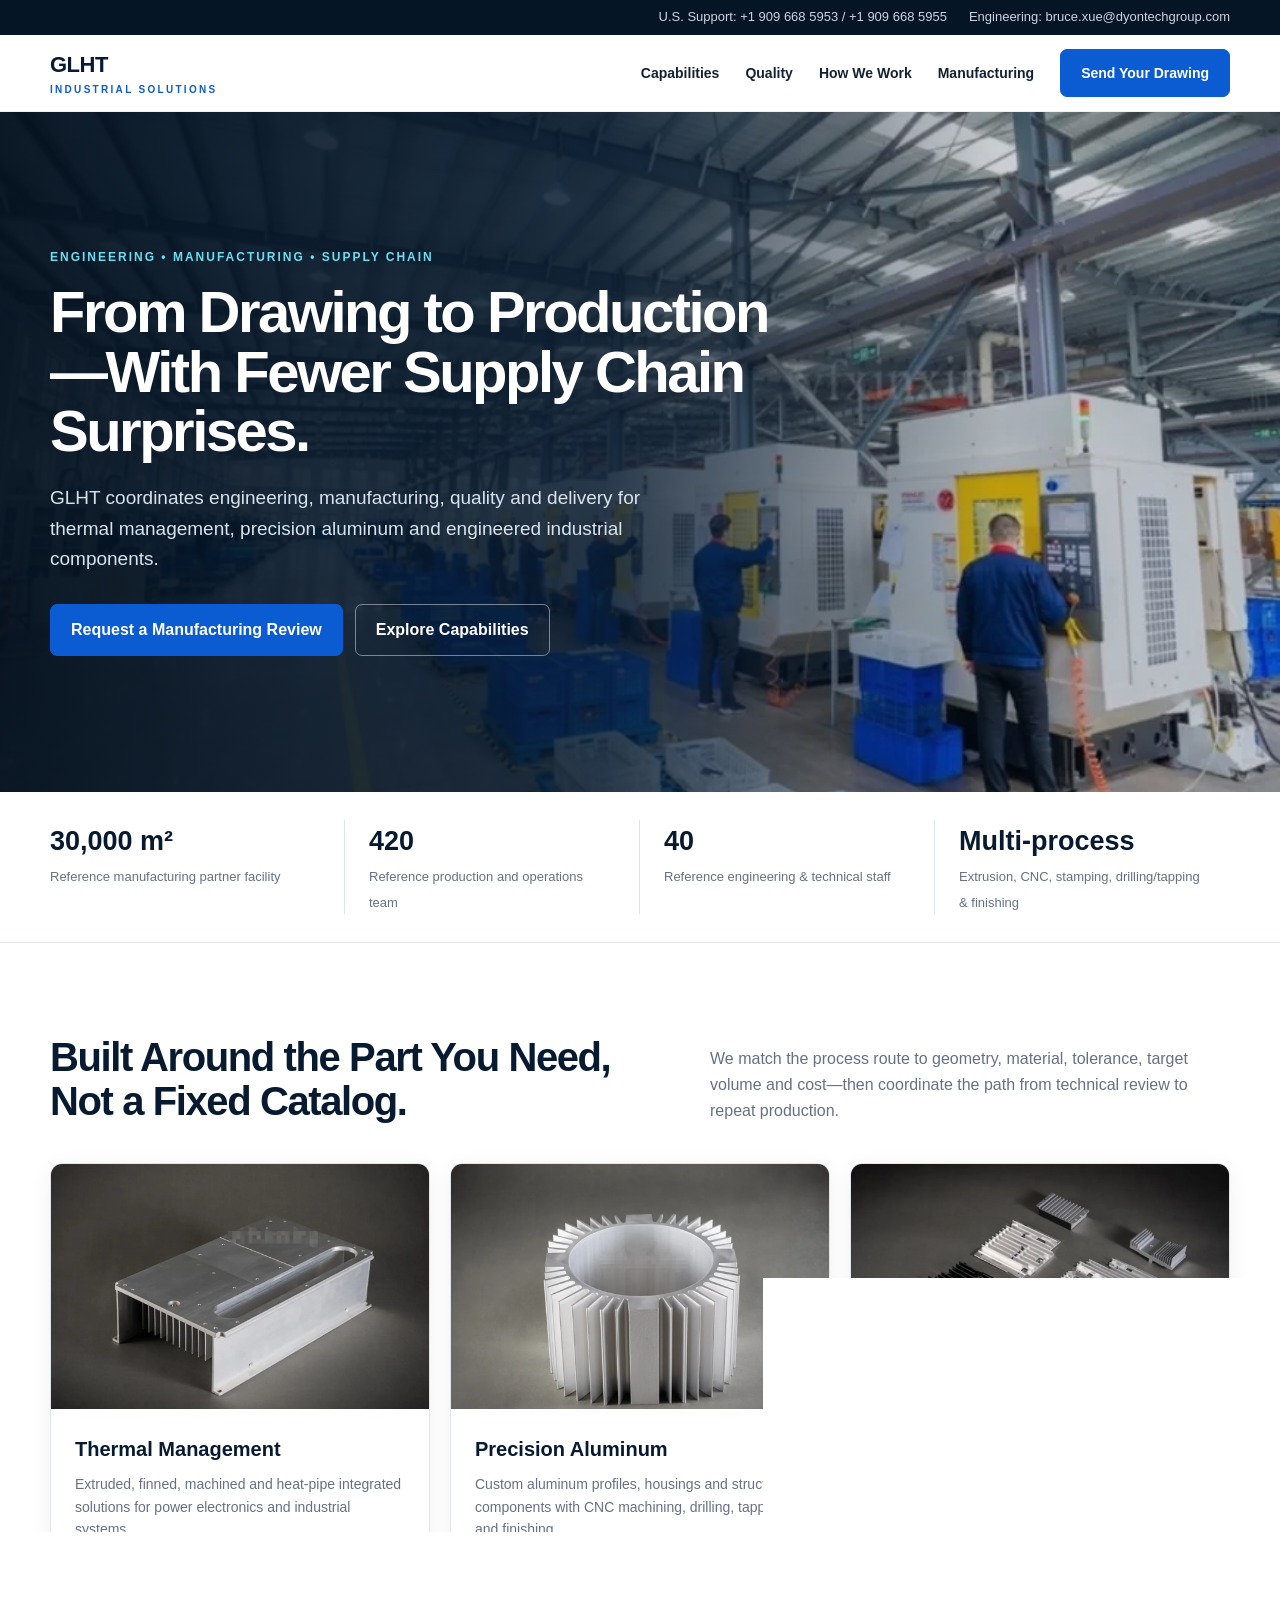
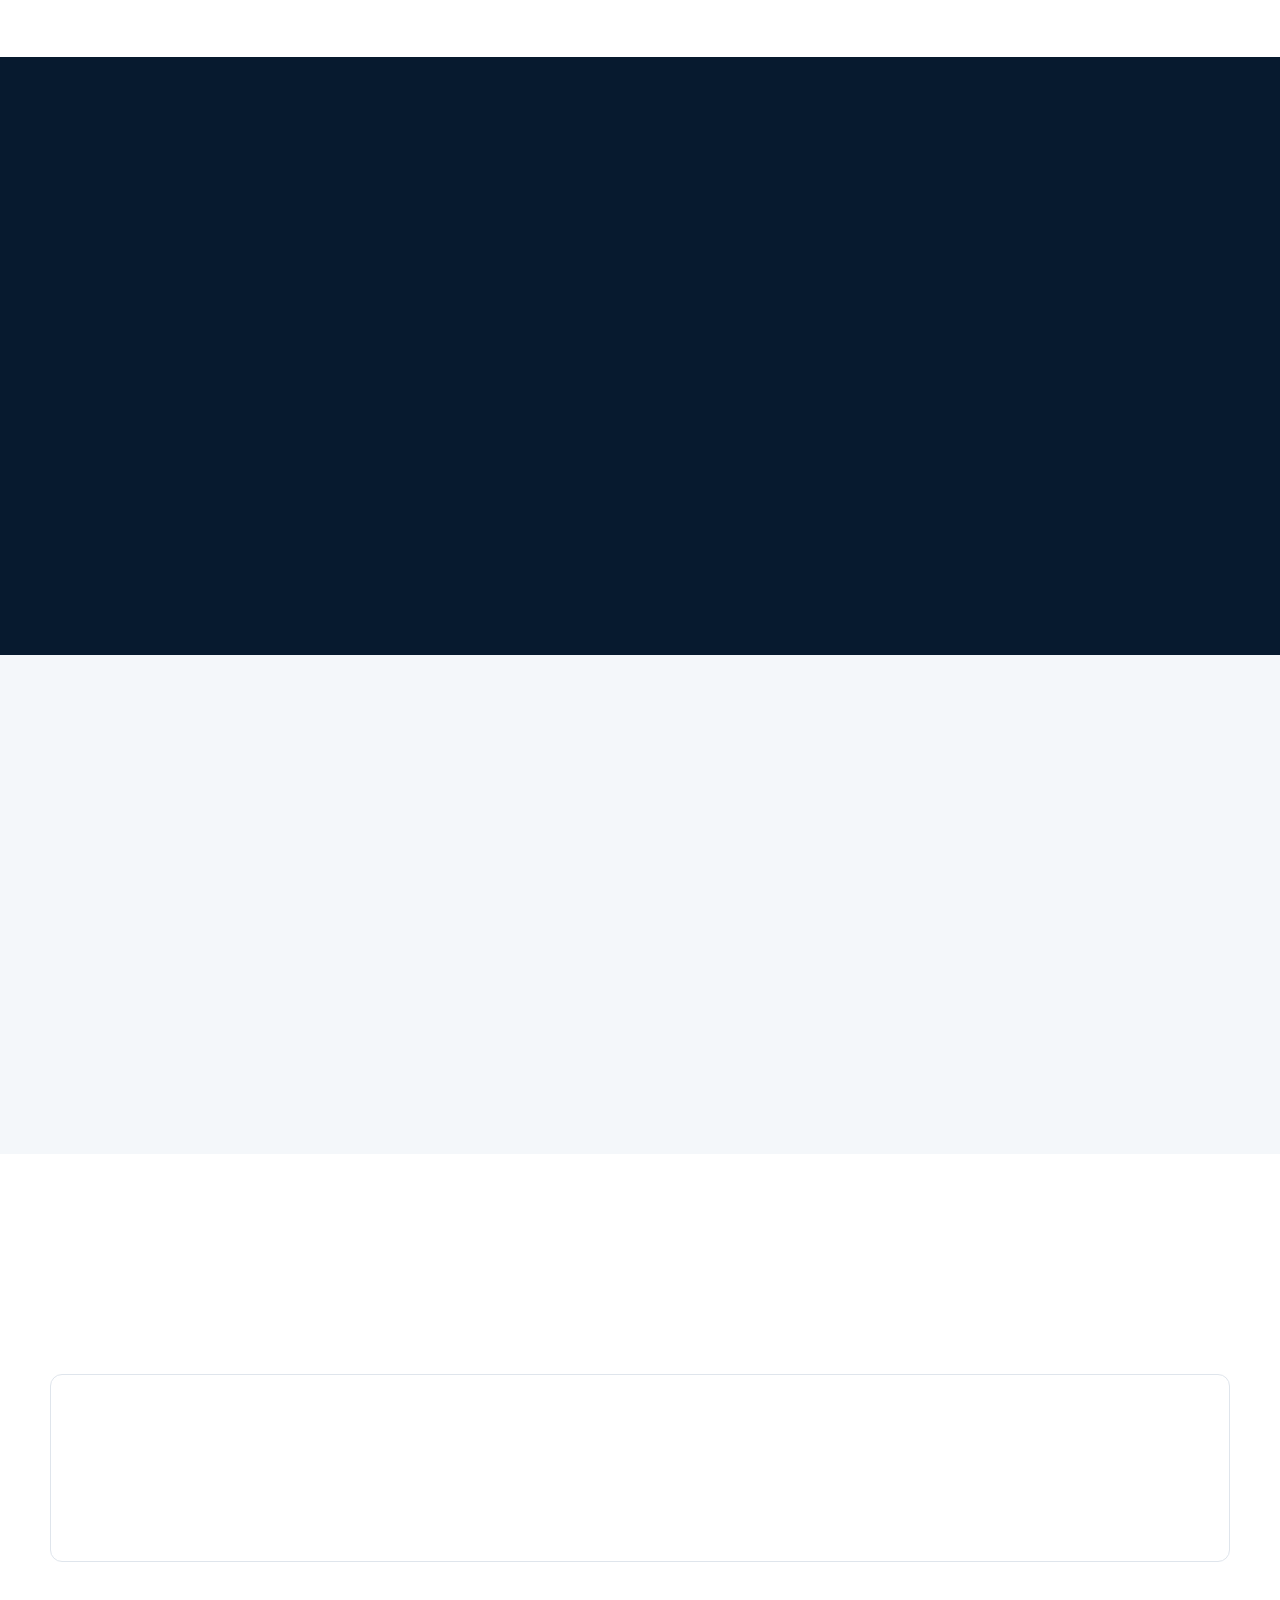
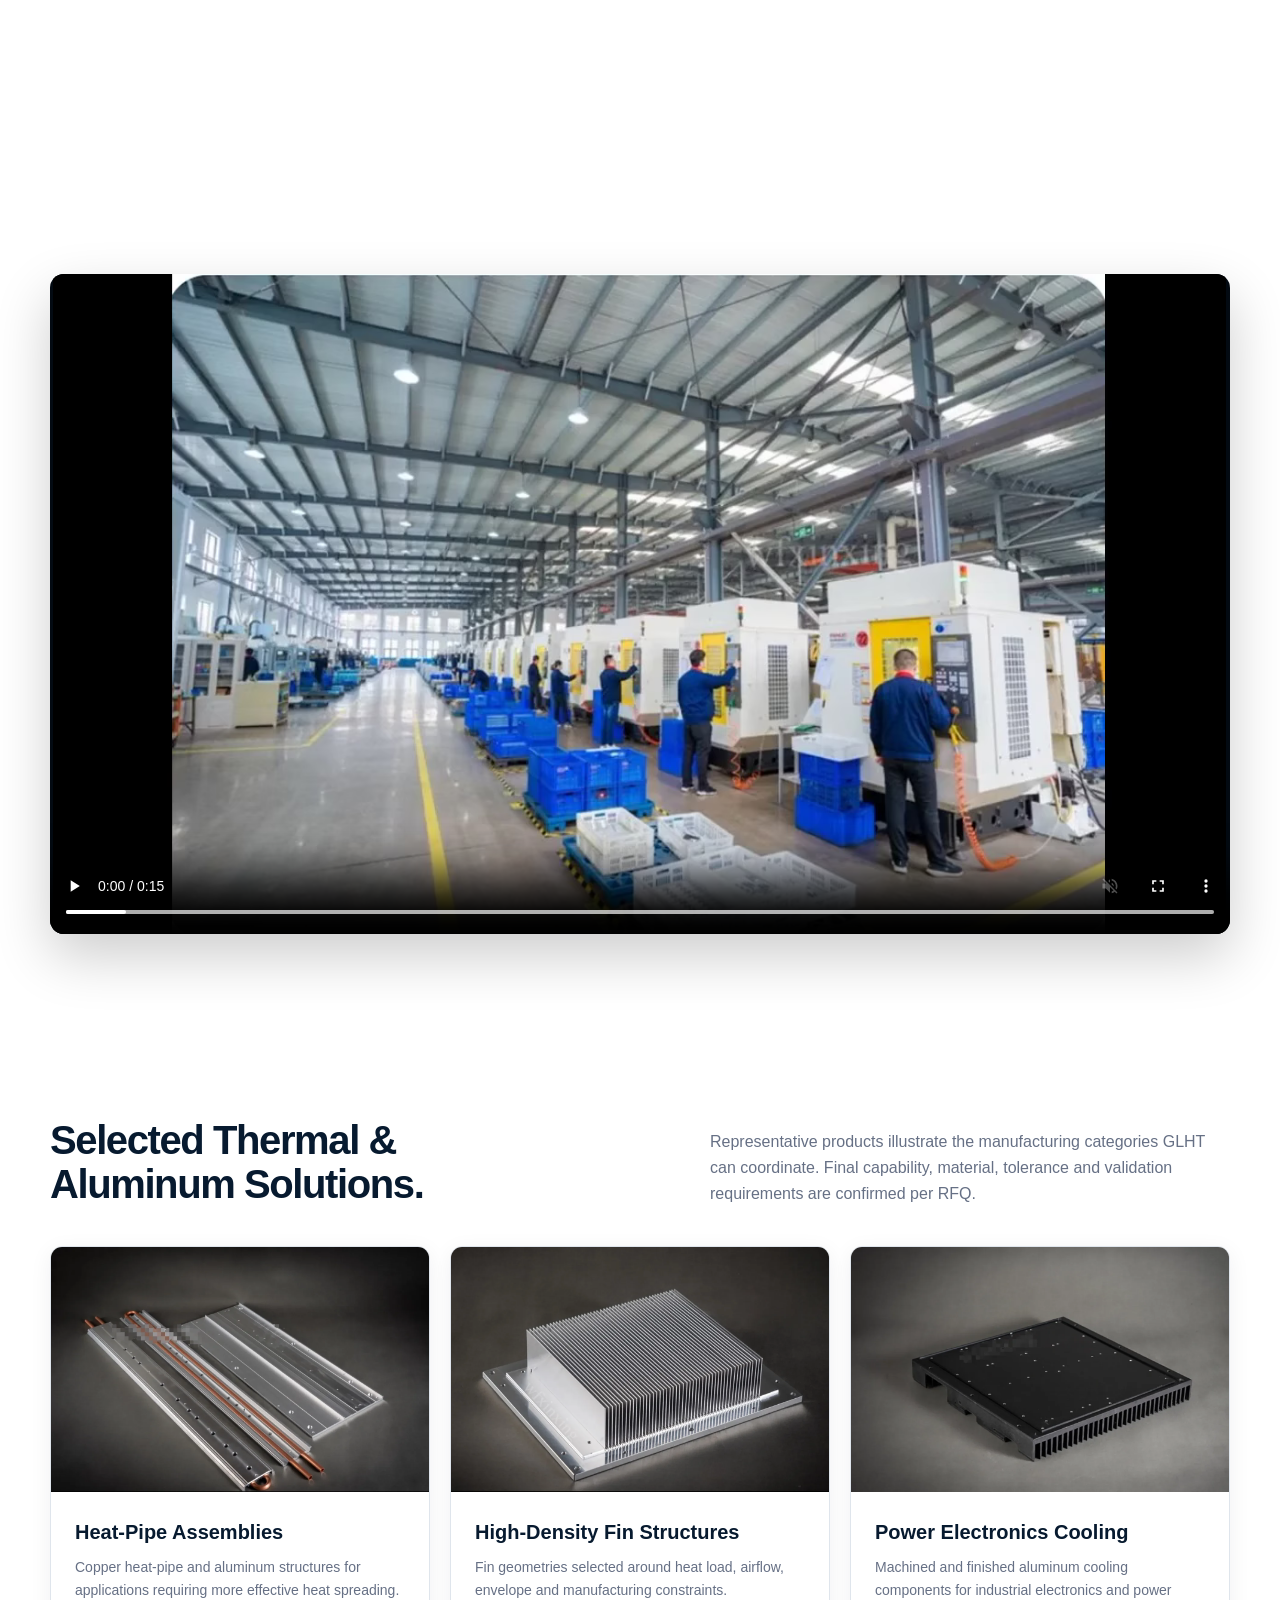
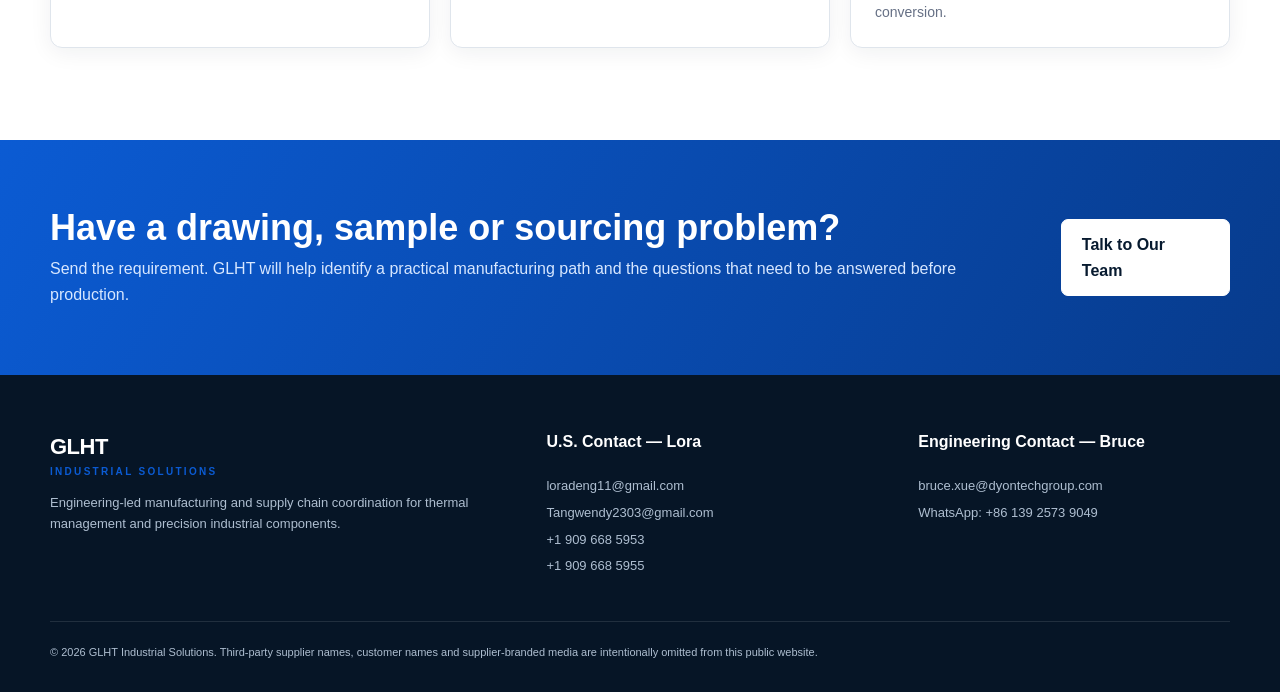
==== index.html @ 66c1d590 "Add files via upload" ====
<!doctype html><html lang="en"><head><meta charset="utf-8"><meta name="viewport" content="width=device-width,initial-scale=1">
<title>GLHT | Engineered Manufacturing & Supply Chain Solutions</title>
<meta name="description" content="Engineering-led manufacturing and supply chain solutions for thermal management, precision aluminum and engineered industrial components.">
<link rel="stylesheet" href="assets/css/style.css"></head><body>
<div class="topbar"><div class="wrap"><span>U.S. Support: +1 909 668 5953 / +1 909 668 5955</span><span>Engineering: bruce.xue@dyontechgroup.com</span></div></div>
<nav class="nav"><div class="wrap"><a class="brand" href="index.html">GLHT<small>INDUSTRIAL SOLUTIONS</small></a><div class="links"><a href="#capabilities">Capabilities</a><a href="#quality">Quality</a><a href="#process">How We Work</a><a href="#video">Manufacturing</a><a href="contact.html" class="btn">Send Your Drawing</a></div></div></nav>

<header class="hero"><div class="wrap"><div class="content"><div class="eyebrow">ENGINEERING • MANUFACTURING • SUPPLY CHAIN</div>
<h1>From Drawing to Production—With Fewer Supply Chain Surprises.</h1>
<p>GLHT coordinates engineering, manufacturing, quality and delivery for thermal management, precision aluminum and engineered industrial components.</p>
<div class="hero-actions"><a class="btn" href="contact.html">Request a Manufacturing Review</a><a class="btn ghost" href="#capabilities">Explore Capabilities</a></div></div></div></header>

<div class="proofbar"><div class="wrap proofgrid">
<div class="proof"><strong>30,000 m²</strong><span>Reference manufacturing partner facility</span></div>
<div class="proof"><strong>420</strong><span>Reference production and operations team</span></div>
<div class="proof"><strong>40</strong><span>Reference engineering & technical staff</span></div>
<div class="proof"><strong>Multi-process</strong><span>Extrusion, CNC, stamping, drilling/tapping & finishing</span></div>
</div></div>

<section id="capabilities"><div class="wrap"><div class="section-head"><h2>Built Around the Part You Need,<br>Not a Fixed Catalog.</h2><p>We match the process route to geometry, material, tolerance, target volume and cost—then coordinate the path from technical review to repeat production.</p></div>
<div class="cards">
<article class="card"><img src="assets/images/power-heatsink-clean.webp" alt="Power electronics aluminum heat sink"><div class="card-body"><h3>Thermal Management</h3><p>Extruded, finned, machined and heat-pipe integrated solutions for power electronics and industrial systems.</p></div></article>
<article class="card"><img src="assets/images/motor-housing-clean.webp" alt="Precision aluminum motor housing"><div class="card-body"><h3>Precision Aluminum</h3><p>Custom aluminum profiles, housings and structural components with CNC machining, drilling, tapping and finishing.</p></div></article>
<article class="card"><img src="assets/images/precision-parts-clean.webp" alt="Custom aluminum components"><div class="card-body"><h3>Engineered Components</h3><p>Manufacturing route selection across machining, extrusion, forming and related processes for custom industrial parts.</p></div></article>
</div></div></section>

<section class="dark" id="quality"><div class="wrap capgrid"><div><div class="eyebrow">MANUFACTURING CONFIDENCE</div>
<h2 style="font-size:40px;line-height:1.1;margin:12px 0 18px">Capacity Matters. Process Control Matters More.</h2>
<p style="color:#aebed0">GLHT focuses the buyer experience on technical fit, production visibility, inspection requirements, communication and delivery control—not piece price alone.</p>
<div class="checklist">
<div class="check"><strong>Drawing & DFM Review</strong><span>Clarify material, tolerance, finish and manufacturability before tooling.</span></div>
<div class="check"><strong>Production Coordination</strong><span>Align process, tooling, capacity and production milestones.</span></div>
<div class="check"><strong>Inspection Planning</strong><span>Define critical characteristics and agreed inspection requirements.</span></div>
<div class="check"><strong>Delivery Visibility</strong><span>Coordinate packing, logistics and delivery expectations.</span></div>
</div></div><img src="assets/images/factory-clean.webp" alt="Manufacturing facility with CNC equipment"></div></section>

<section class="value"><div class="wrap"><div class="section-head"><h2>What Industrial Buyers<br>Need to See Quickly.</h2><p>The site is organized around the questions engineering, procurement and operations teams ask before approving a manufacturing partner.</p></div>
<div class="valuegrid">
<div class="valuebox"><span class="num">01</span><h3>Technical Fit</h3><p>Geometry, material, tolerance, finish and thermal or functional requirements.</p></div>
<div class="valuebox"><span class="num">02</span><h3>Quality Evidence</h3><p>Inspection requirements, production records and a clear corrective-action path.</p></div>
<div class="valuebox"><span class="num">03</span><h3>Lead-Time Reliability</h3><p>Realistic schedules supported by process and capacity planning.</p></div>
<div class="valuebox"><span class="num">04</span><h3>Total Delivered Value</h3><p>Tooling, quality, rework, logistics, communication and continuity—not unit cost alone.</p></div>
</div></div></section>

<section id="process"><div class="wrap"><div class="section-head"><h2>A Clear Path From RFQ<br>to Repeat Production.</h2><p>A practical workflow for projects that begin with a drawing, sample, BOM or performance requirement.</p></div>
<div class="process">
<div class="step"><b>1</b><h3>Send Requirement</h3><p>2D/3D files, material, target volume, finish and key performance requirements.</p></div>
<div class="step"><b>2</b><h3>Engineering Review</h3><p>Review manufacturability, process route, tooling and critical-to-quality features.</p></div>
<div class="step"><b>3</b><h3>Quote & Plan</h3><p>Align commercial terms, sample plan, expected lead time and production approach.</p></div>
<div class="step"><b>4</b><h3>Sample & Validate</h3><p>Validate dimensions, fit, finish and agreed inspection criteria.</p></div>
<div class="step"><b>5</b><h3>Scale & Deliver</h3><p>Move into production with quality, schedule and logistics coordination.</p></div>
</div></div></section>

<section id="video"><div class="wrap"><div class="section-head"><h2>Manufacturing Capability,<br>Without Supplier Disclosure.</h2><p>This public montage uses only neutral manufacturing and product imagery. Supplier-branded presentations and the original supplier-branded company video are intentionally excluded.</p></div>
<div class="video-wrap"><video controls autoplay muted loop playsinline preload="auto" poster="assets/images/factory-clean.webp"><source src="assets/videos/glht-manufacturing-montage.mp4" type="video/mp4"><source src="assets/videos/glht-manufacturing-montage.webm" type="video/webm">Your browser does not support HTML5 video.</video></div></div></section>

<section><div class="wrap"><div class="section-head"><h2>Selected Thermal &<br>Aluminum Solutions.</h2><p>Representative products illustrate the manufacturing categories GLHT can coordinate. Final capability, material, tolerance and validation requirements are confirmed per RFQ.</p></div>
<div class="cards">
<article class="card"><img src="assets/images/heatpipe-clean.webp" alt="Heat pipe thermal assembly"><div class="card-body"><h3>Heat-Pipe Assemblies</h3><p>Copper heat-pipe and aluminum structures for applications requiring more effective heat spreading.</p></div></article>
<article class="card"><img src="assets/images/fin-heatsink-clean.webp" alt="High density fin heat sink"><div class="card-body"><h3>High-Density Fin Structures</h3><p>Fin geometries selected around heat load, airflow, envelope and manufacturing constraints.</p></div></article>
<article class="card"><img src="assets/images/black-heatsink-clean.webp" alt="Black anodized heat sink"><div class="card-body"><h3>Power Electronics Cooling</h3><p>Machined and finished aluminum cooling components for industrial electronics and power conversion.</p></div></article>
</div></div></section>

<div class="cta"><div class="wrap"><div><h2>Have a drawing, sample or sourcing problem?</h2><p>Send the requirement. GLHT will help identify a practical manufacturing path and the questions that need to be answered before production.</p></div><a class="btn light" href="contact.html">Talk to Our Team</a></div></div>

<footer class="footer"><div class="wrap"><div class="footergrid">
<div><div class="brand" style="color:white">GLHT<small>INDUSTRIAL SOLUTIONS</small></div><p>Engineering-led manufacturing and supply chain coordination for thermal management and precision industrial components.</p></div>
<div><h4>U.S. Contact — Lora</h4><p class="contactline"><a href="mailto:loradeng11@gmail.com">loradeng11@gmail.com</a></p><p class="contactline"><a href="mailto:Tangwendy2303@gmail.com">Tangwendy2303@gmail.com</a></p><p class="contactline">+1 909 668 5953</p><p class="contactline">+1 909 668 5955</p></div>
<div><h4>Engineering Contact — Bruce</h4><p class="contactline"><a href="mailto:bruce.xue@dyontechgroup.com">bruce.xue@dyontechgroup.com</a></p><p class="contactline">WhatsApp: +86 139 2573 9049</p></div>
</div><div class="legal">© 2026 GLHT Industrial Solutions. Third-party supplier names, customer names and supplier-branded media are intentionally omitted from this public website.</div></div></footer>
</body></html>
---- assets/css/style.css ----
:root{--navy:#071a2f;--blue:#0b5bd3;--cyan:#15b8d4;--ink:#142033;--muted:#667085;--line:#dfe5ec;--soft:#f4f7fa;--white:#fff;--max:1180px}*{box-sizing:border-box}html{scroll-behavior:smooth}body{margin:0;font-family:Inter,Arial,Helvetica,sans-serif;color:var(--ink);background:#fff;line-height:1.6}a{text-decoration:none;color:inherit}img{max-width:100%;display:block}.wrap{width:min(var(--max),calc(100% - 40px));margin:auto}.topbar{background:#061526;color:#cbd5e1;font-size:13px}.topbar .wrap{display:flex;justify-content:flex-end;gap:22px;padding:7px 0}.nav{position:sticky;top:0;z-index:20;background:rgba(255,255,255,.96);backdrop-filter:blur(10px);border-bottom:1px solid #edf1f5}.nav .wrap{height:76px;display:flex;align-items:center;justify-content:space-between}.brand{font-size:22px;font-weight:850;letter-spacing:-.5px;color:var(--navy)}.brand small{display:block;font-size:10px;letter-spacing:2.3px;color:var(--blue);font-weight:800}.links{display:flex;align-items:center;gap:26px;font-size:14px;font-weight:700}.btn{display:inline-flex;align-items:center;justify-content:center;padding:12px 20px;border-radius:7px;background:var(--blue);color:white;font-weight:800;border:1px solid var(--blue);transition:.2s}.btn:hover{transform:translateY(-1px);box-shadow:0 8px 22px #0b5bd329}.btn.ghost{background:transparent;color:white;border-color:#ffffff70}.btn.light{background:#fff;color:var(--navy);border-color:#fff}.hero{min-height:680px;position:relative;display:flex;align-items:center;color:white;background:linear-gradient(90deg,#04111ff2 0%,#071a2fd8 47%,#071a2f35 78%),url('../images/hero-factory.webp') center/cover}.hero .content{max-width:720px;padding:80px 0}.eyebrow{text-transform:uppercase;letter-spacing:2px;font-size:12px;font-weight:900;color:#6eddf0}.hero h1{font-size:58px;line-height:1.03;letter-spacing:-2.5px;margin:15px 0 22px}.hero p{font-size:19px;color:#d8e3ee;max-width:650px}.hero-actions{display:flex;gap:12px;margin-top:30px}.proofbar{background:#fff;border-bottom:1px solid var(--line)}.proofgrid{display:grid;grid-template-columns:repeat(4,1fr);padding:28px 0}.proof{padding:0 24px;border-right:1px solid var(--line)}.proof:first-child{padding-left:0}.proof:last-child{border:0}.proof strong{display:block;font-size:27px;color:var(--navy)}.proof span{font-size:13px;color:var(--muted)}section{padding:92px 0}.section-head{display:flex;justify-content:space-between;gap:40px;align-items:end;margin-bottom:40px}.section-head h2{font-size:40px;line-height:1.1;letter-spacing:-1.4px;margin:0;color:var(--navy)}.section-head p{max-width:520px;margin:0;color:var(--muted)}.cards{display:grid;grid-template-columns:repeat(3,1fr);gap:20px}.card{border:1px solid var(--line);border-radius:12px;overflow:hidden;background:#fff;box-shadow:0 5px 22px #0b1b3010}.card img{height:245px;width:100%;object-fit:cover}.card-body{padding:24px}.card h3{margin:0 0 8px;font-size:20px;color:var(--navy)}.card p{margin:0;color:var(--muted);font-size:14px}.dark{background:var(--navy);color:white}.dark .section-head h2{color:white}.dark .section-head p{color:#aebed0}.capgrid{display:grid;grid-template-columns:1.05fr .95fr;gap:56px;align-items:center}.capgrid img{border-radius:12px;box-shadow:0 20px 50px #0005}.checklist{display:grid;grid-template-columns:1fr 1fr;gap:16px;margin-top:26px}.check{border-top:1px solid #ffffff28;padding-top:14px}.check strong{display:block}.check span{color:#aebed0;font-size:13px}.value{background:var(--soft)}.valuegrid{display:grid;grid-template-columns:repeat(4,1fr);gap:16px}.valuebox{background:white;border:1px solid var(--line);padding:26px;border-radius:10px}.num{font-size:12px;color:var(--blue);font-weight:900}.valuebox h3{font-size:18px;margin:8px 0;color:var(--navy)}.valuebox p{font-size:13px;color:var(--muted);margin:0}.process{display:grid;grid-template-columns:repeat(5,1fr);gap:0;border:1px solid var(--line);border-radius:12px;overflow:hidden}.step{padding:24px;border-right:1px solid var(--line);min-height:180px}.step:last-child{border:0}.step b{display:inline-flex;width:30px;height:30px;border-radius:50%;background:#e8f1ff;color:var(--blue);align-items:center;justify-content:center}.step h3{font-size:16px;margin:18px 0 7px}.step p{font-size:12px;color:var(--muted);margin:0}.video-wrap{background:#030a12;border-radius:14px;overflow:hidden;box-shadow:0 22px 55px #0003}.video-wrap video{width:100%;display:block;max-height:660px}.cta{background:linear-gradient(120deg,#0b5bd3,#073b8c);color:white;padding:68px 0}.cta .wrap{display:flex;justify-content:space-between;align-items:center;gap:30px}.cta h2{font-size:36px;line-height:1.1;margin:0 0 8px}.cta p{margin:0;color:#d7e7ff}.footer{background:#061526;color:#aebed0;padding:54px 0 30px}.footergrid{display:grid;grid-template-columns:1.4fr 1fr 1fr;gap:60px}.footer h4{color:white;margin-top:0}.footer p,.footer a{font-size:13px}.contactline{margin:6px 0}.legal{border-top:1px solid #ffffff1c;margin-top:38px;padding-top:22px;font-size:11px}.pagehero{padding:88px 0 72px;background:linear-gradient(120deg,#061526,#0c3260);color:white}.pagehero h1{font-size:48px;margin:0 0 12px}.pagehero p{max-width:700px;color:#cbd8e7}.twocol{display:grid;grid-template-columns:1fr 1fr;gap:50px;align-items:center}.contactcards{display:grid;grid-template-columns:1fr 1fr;gap:20px}.contactcard{padding:30px;border:1px solid var(--line);border-radius:12px}.contactcard h3{margin-top:0}.tag{display:inline-block;background:#eaf2ff;color:#0750b9;font-weight:800;font-size:11px;padding:5px 9px;border-radius:5px;margin-bottom:12px}@media(max-width:900px){.links a:not(.btn){display:none}.hero{min-height:590px}.hero h1{font-size:43px}.proofgrid,.valuegrid{grid-template-columns:1fr 1fr}.proof:nth-child(2){border-right:0}.cards{grid-template-columns:1fr 1fr}.capgrid,.twocol{grid-template-columns:1fr}.process{grid-template-columns:1fr}.step{border-right:0;border-bottom:1px solid var(--line);min-height:auto}.footergrid{grid-template-columns:1fr}.cta .wrap{display:block}.cta .btn{margin-top:22px}}@media(max-width:600px){.wrap{width:min(var(--max),calc(100% - 28px))}.topbar{display:none}.nav .wrap{height:68px}.brand{font-size:18px}.hero h1{font-size:37px;letter-spacing:-1.3px}.hero p{font-size:16px}.hero-actions{flex-direction:column;align-items:flex-start}.proofgrid,.cards,.valuegrid,.contactcards{grid-template-columns:1fr}.proof{border-right:0;border-bottom:1px solid var(--line);padding:16px 0}.section-head{display:block}.section-head h2{font-size:32px;margin-bottom:15px}section{padding:66px 0}.checklist{grid-template-columns:1fr}.pagehero h1{font-size:38px}}
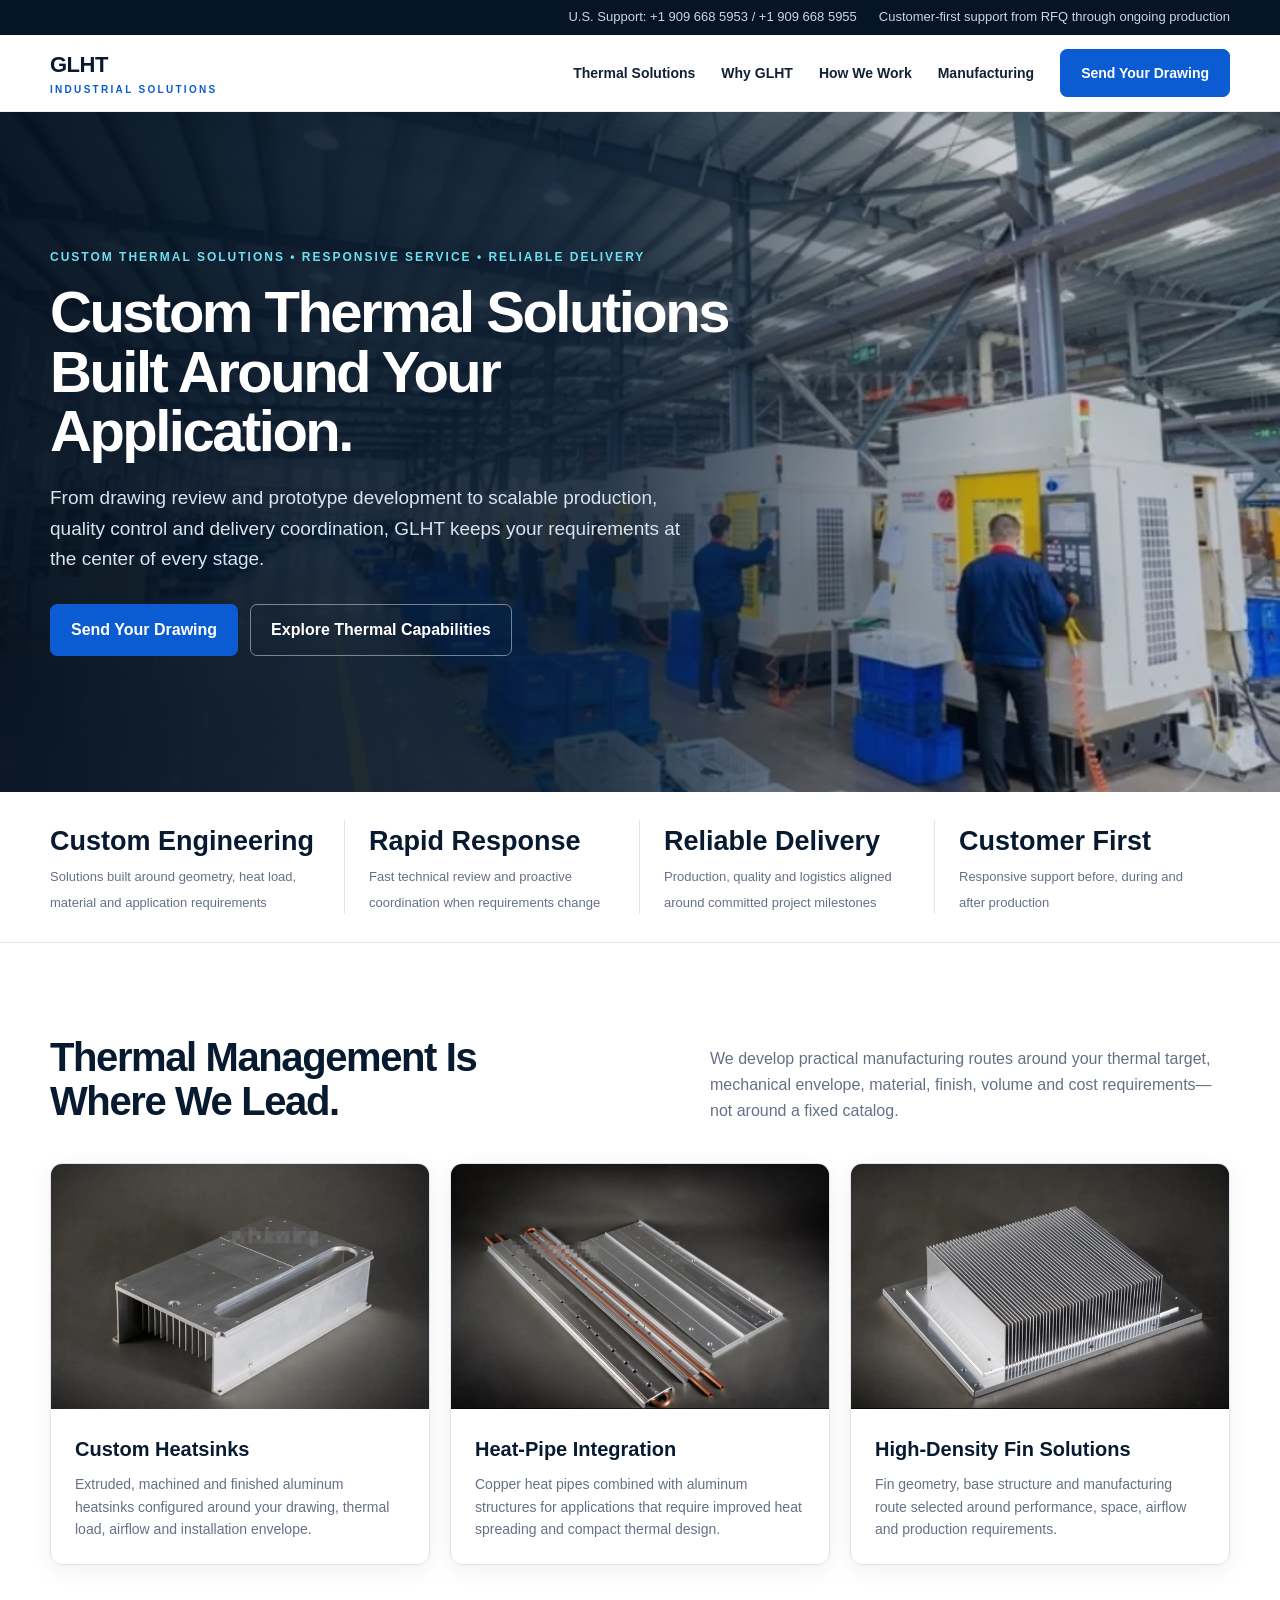
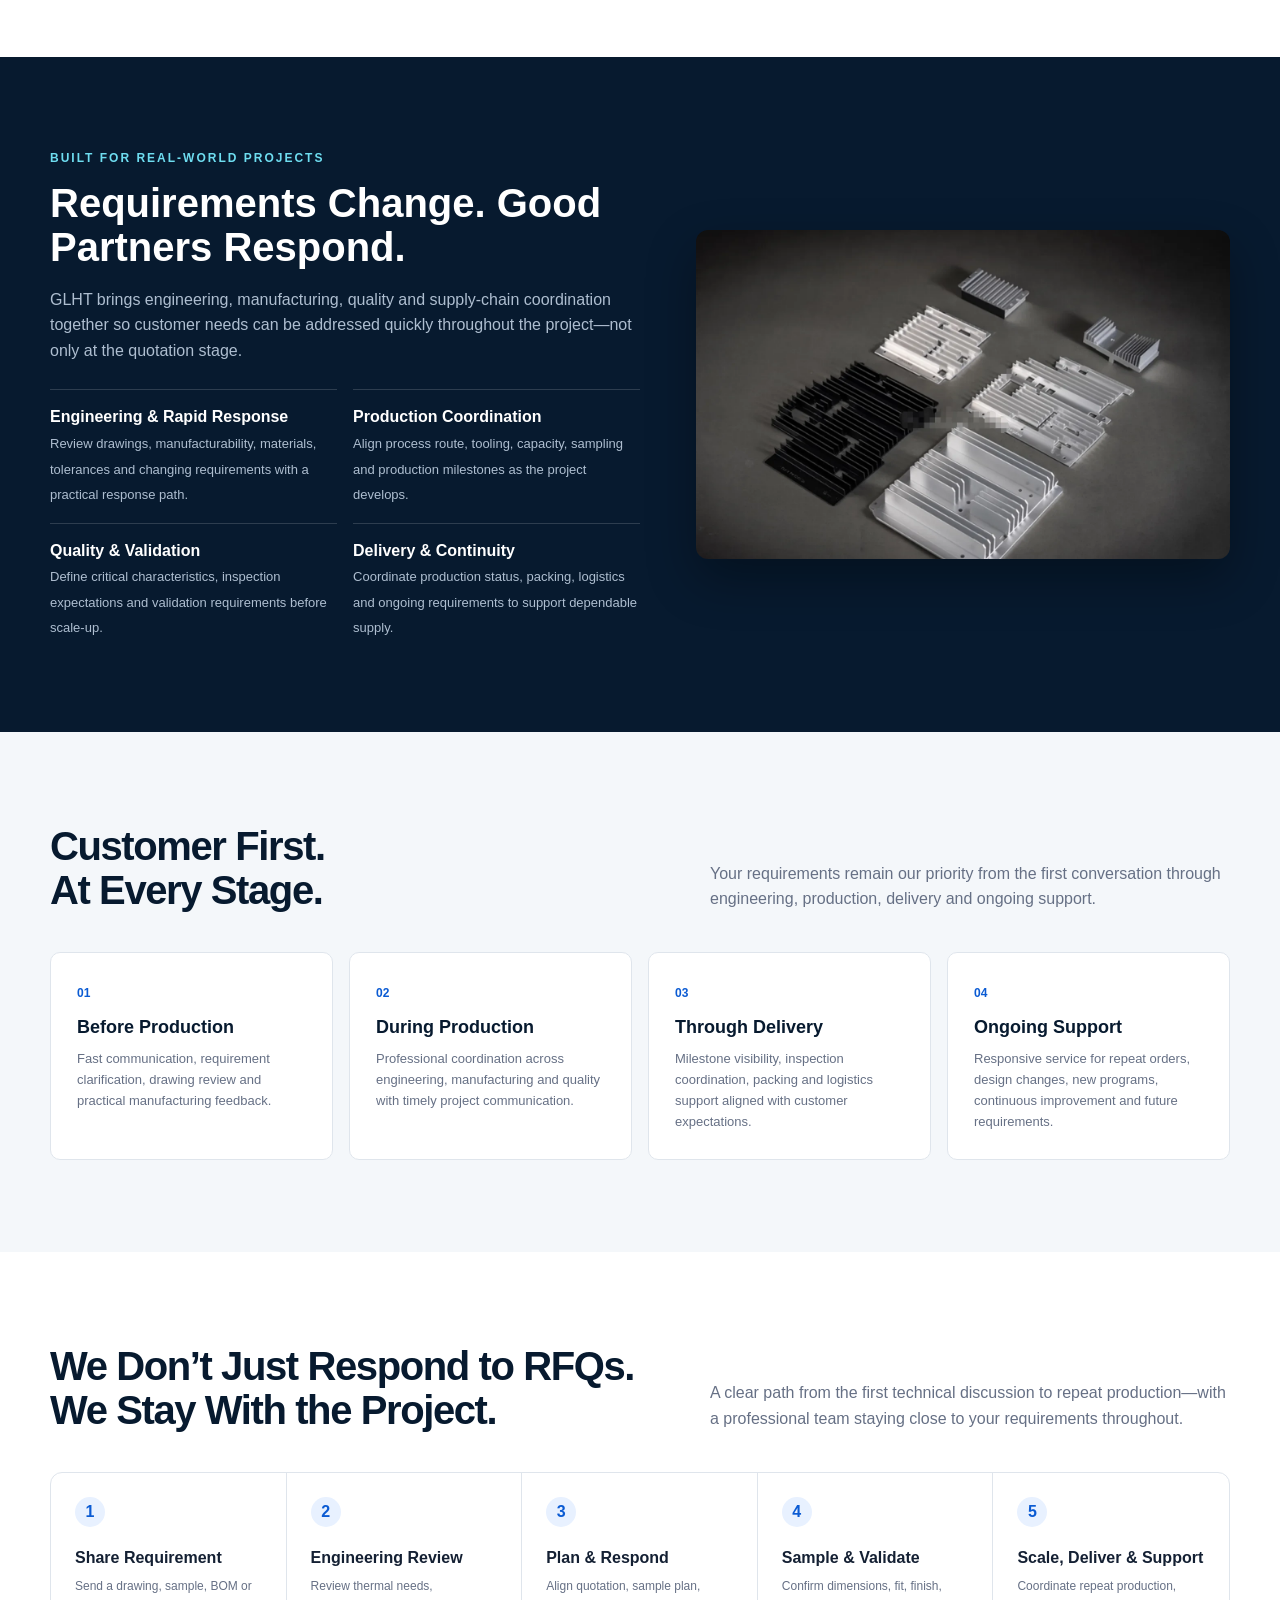
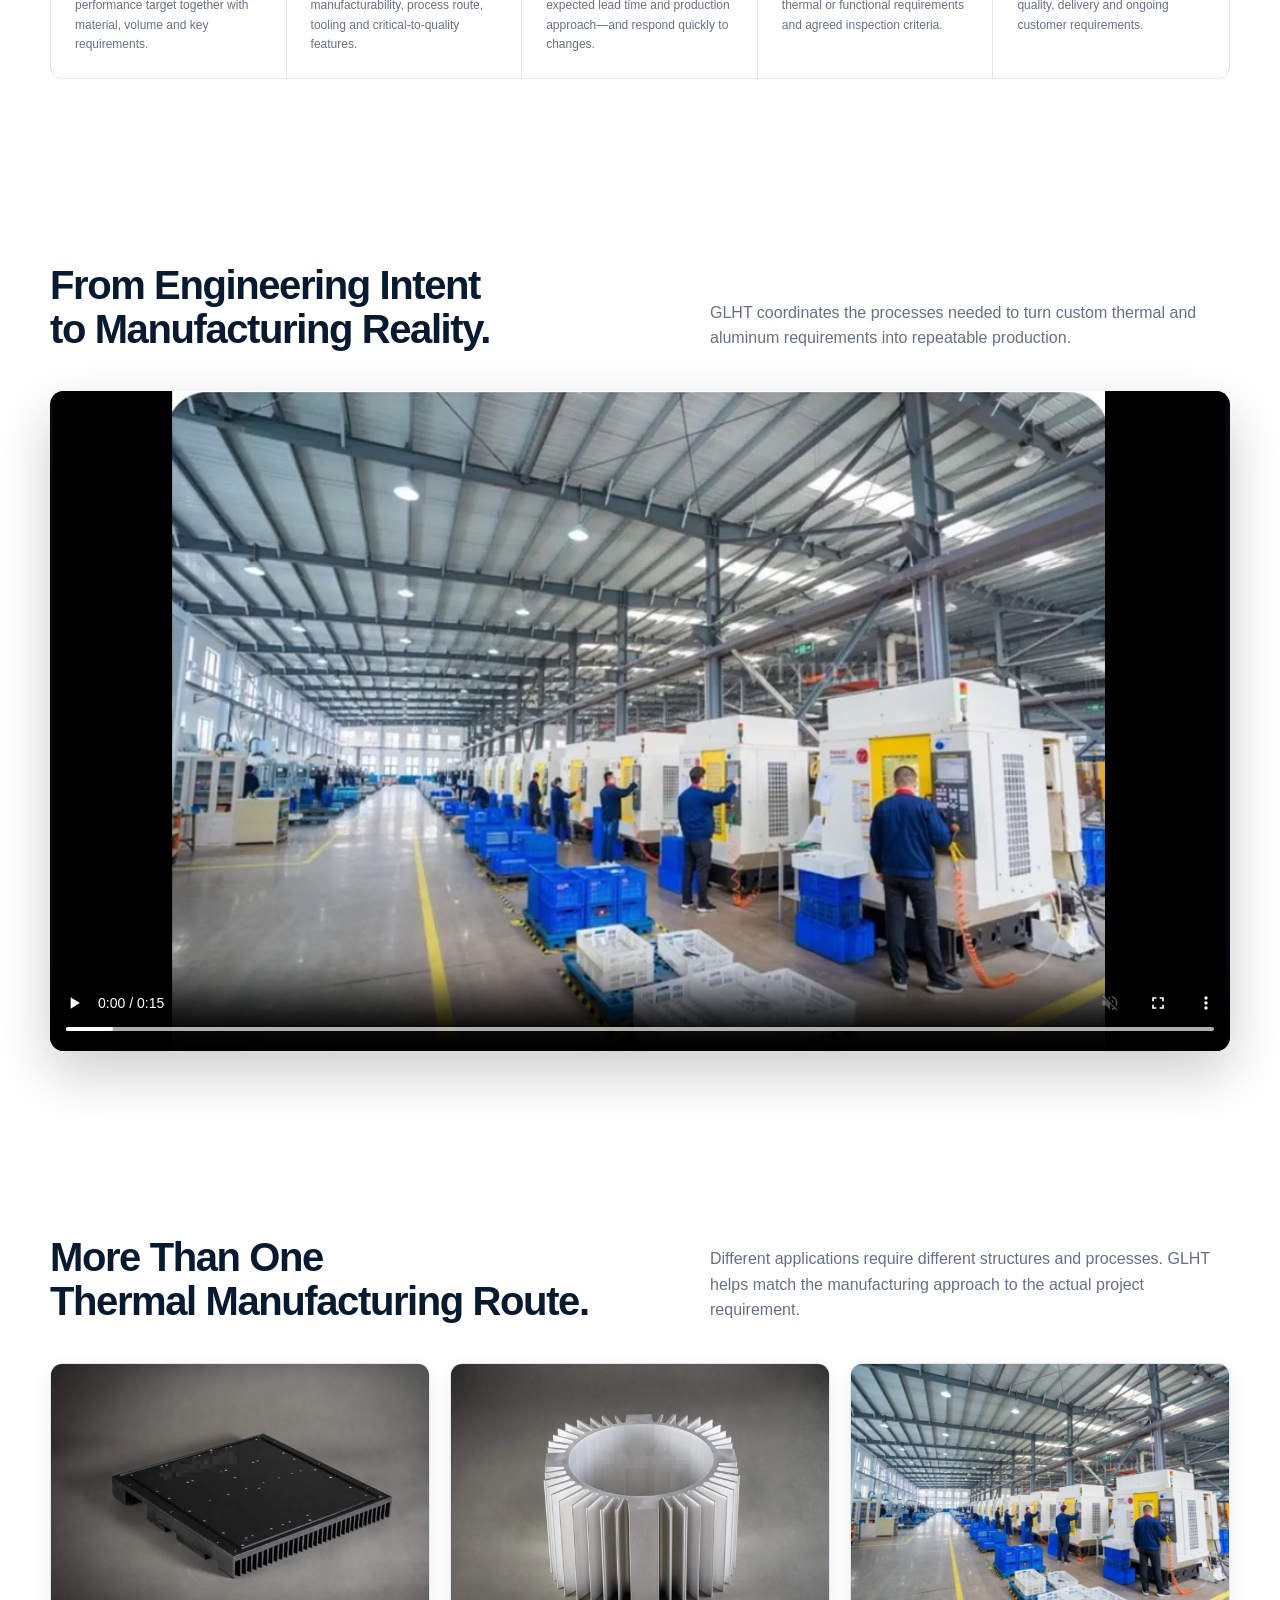
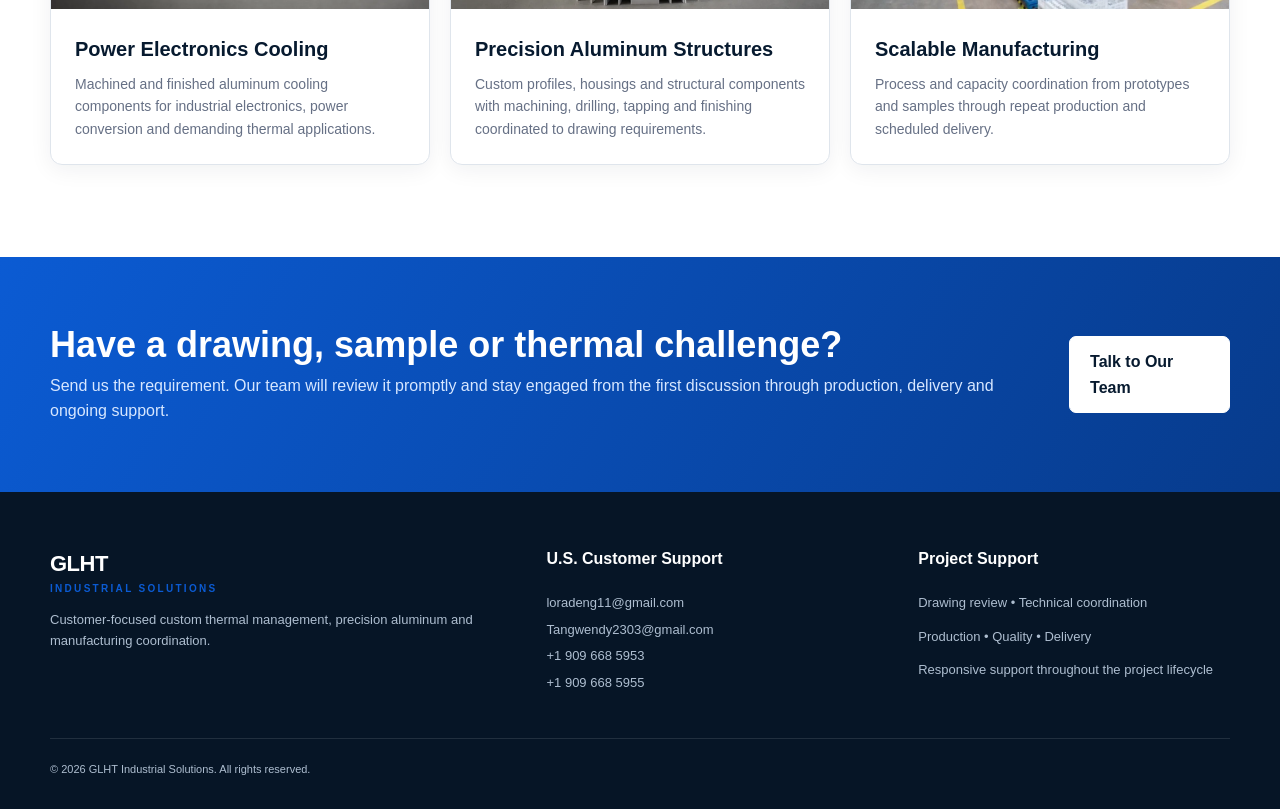
==== commit c69b9d4e: "Add files via upload" ====
--- a/index.html
+++ b/index.html
@@ -1,71 +1,71 @@
 <!doctype html><html lang="en"><head><meta charset="utf-8"><meta name="viewport" content="width=device-width,initial-scale=1">
-<title>GLHT | Engineered Manufacturing & Supply Chain Solutions</title>
-<meta name="description" content="Engineering-led manufacturing and supply chain solutions for thermal management, precision aluminum and engineered industrial components.">
+<title>GLHT | Custom Thermal Management & Manufacturing Solutions</title>
+<meta name="description" content="GLHT provides custom thermal management, heatsink engineering, manufacturing coordination, responsive project support and reliable delivery for industrial customers.">
 <link rel="stylesheet" href="assets/css/style.css"></head><body>
-<div class="topbar"><div class="wrap"><span>U.S. Support: +1 909 668 5953 / +1 909 668 5955</span><span>Engineering: bruce.xue@dyontechgroup.com</span></div></div>
-<nav class="nav"><div class="wrap"><a class="brand" href="index.html">GLHT<small>INDUSTRIAL SOLUTIONS</small></a><div class="links"><a href="#capabilities">Capabilities</a><a href="#quality">Quality</a><a href="#process">How We Work</a><a href="#video">Manufacturing</a><a href="contact.html" class="btn">Send Your Drawing</a></div></div></nav>
+<div class="topbar"><div class="wrap"><span>U.S. Support: +1 909 668 5953 / +1 909 668 5955</span><span>Customer-first support from RFQ through ongoing production</span></div></div>
+<nav class="nav"><div class="wrap"><a class="brand" href="index.html">GLHT<small>INDUSTRIAL SOLUTIONS</small></a><div class="links"><a href="#thermal">Thermal Solutions</a><a href="#strengths">Why GLHT</a><a href="#process">How We Work</a><a href="#manufacturing">Manufacturing</a><a href="contact.html" class="btn">Send Your Drawing</a></div></div></nav>
 
-<header class="hero"><div class="wrap"><div class="content"><div class="eyebrow">ENGINEERING • MANUFACTURING • SUPPLY CHAIN</div>
-<h1>From Drawing to Production—With Fewer Supply Chain Surprises.</h1>
-<p>GLHT coordinates engineering, manufacturing, quality and delivery for thermal management, precision aluminum and engineered industrial components.</p>
-<div class="hero-actions"><a class="btn" href="contact.html">Request a Manufacturing Review</a><a class="btn ghost" href="#capabilities">Explore Capabilities</a></div></div></div></header>
+<header class="hero"><div class="wrap"><div class="content"><div class="eyebrow">CUSTOM THERMAL SOLUTIONS • RESPONSIVE SERVICE • RELIABLE DELIVERY</div>
+<h1>Custom Thermal Solutions Built Around Your Application.</h1>
+<p>From drawing review and prototype development to scalable production, quality control and delivery coordination, GLHT keeps your requirements at the center of every stage.</p>
+<div class="hero-actions"><a class="btn" href="contact.html">Send Your Drawing</a><a class="btn ghost" href="#thermal">Explore Thermal Capabilities</a></div></div></div></header>
 
 <div class="proofbar"><div class="wrap proofgrid">
-<div class="proof"><strong>30,000 m²</strong><span>Reference manufacturing partner facility</span></div>
-<div class="proof"><strong>420</strong><span>Reference production and operations team</span></div>
-<div class="proof"><strong>40</strong><span>Reference engineering & technical staff</span></div>
-<div class="proof"><strong>Multi-process</strong><span>Extrusion, CNC, stamping, drilling/tapping & finishing</span></div>
+<div class="proof"><strong>Custom Engineering</strong><span>Solutions built around geometry, heat load, material and application requirements</span></div>
+<div class="proof"><strong>Rapid Response</strong><span>Fast technical review and proactive coordination when requirements change</span></div>
+<div class="proof"><strong>Reliable Delivery</strong><span>Production, quality and logistics aligned around committed project milestones</span></div>
+<div class="proof"><strong>Customer First</strong><span>Responsive support before, during and after production</span></div>
 </div></div>
 
-<section id="capabilities"><div class="wrap"><div class="section-head"><h2>Built Around the Part You Need,<br>Not a Fixed Catalog.</h2><p>We match the process route to geometry, material, tolerance, target volume and cost—then coordinate the path from technical review to repeat production.</p></div>
+<section id="thermal"><div class="wrap"><div class="section-head"><h2>Thermal Management Is<br>Where We Lead.</h2><p>We develop practical manufacturing routes around your thermal target, mechanical envelope, material, finish, volume and cost requirements—not around a fixed catalog.</p></div>
 <div class="cards">
-<article class="card"><img src="assets/images/power-heatsink-clean.webp" alt="Power electronics aluminum heat sink"><div class="card-body"><h3>Thermal Management</h3><p>Extruded, finned, machined and heat-pipe integrated solutions for power electronics and industrial systems.</p></div></article>
-<article class="card"><img src="assets/images/motor-housing-clean.webp" alt="Precision aluminum motor housing"><div class="card-body"><h3>Precision Aluminum</h3><p>Custom aluminum profiles, housings and structural components with CNC machining, drilling, tapping and finishing.</p></div></article>
-<article class="card"><img src="assets/images/precision-parts-clean.webp" alt="Custom aluminum components"><div class="card-body"><h3>Engineered Components</h3><p>Manufacturing route selection across machining, extrusion, forming and related processes for custom industrial parts.</p></div></article>
+<article class="card"><img src="assets/images/power-heatsink-clean.webp" alt="Custom power electronics aluminum heatsink"><div class="card-body"><h3>Custom Heatsinks</h3><p>Extruded, machined and finished aluminum heatsinks configured around your drawing, thermal load, airflow and installation envelope.</p></div></article>
+<article class="card"><img src="assets/images/heatpipe-clean.webp" alt="Custom heat pipe thermal assembly"><div class="card-body"><h3>Heat-Pipe Integration</h3><p>Copper heat pipes combined with aluminum structures for applications that require improved heat spreading and compact thermal design.</p></div></article>
+<article class="card"><img src="assets/images/fin-heatsink-clean.webp" alt="High density fin heatsink"><div class="card-body"><h3>High-Density Fin Solutions</h3><p>Fin geometry, base structure and manufacturing route selected around performance, space, airflow and production requirements.</p></div></article>
 </div></div></section>
 
-<section class="dark" id="quality"><div class="wrap capgrid"><div><div class="eyebrow">MANUFACTURING CONFIDENCE</div>
-<h2 style="font-size:40px;line-height:1.1;margin:12px 0 18px">Capacity Matters. Process Control Matters More.</h2>
-<p style="color:#aebed0">GLHT focuses the buyer experience on technical fit, production visibility, inspection requirements, communication and delivery control—not piece price alone.</p>
+<section class="dark" id="strengths"><div class="wrap capgrid"><div><div class="eyebrow">BUILT FOR REAL-WORLD PROJECTS</div>
+<h2 style="font-size:40px;line-height:1.1;margin:12px 0 18px">Requirements Change. Good Partners Respond.</h2>
+<p style="color:#aebed0">GLHT brings engineering, manufacturing, quality and supply-chain coordination together so customer needs can be addressed quickly throughout the project—not only at the quotation stage.</p>
 <div class="checklist">
-<div class="check"><strong>Drawing & DFM Review</strong><span>Clarify material, tolerance, finish and manufacturability before tooling.</span></div>
-<div class="check"><strong>Production Coordination</strong><span>Align process, tooling, capacity and production milestones.</span></div>
-<div class="check"><strong>Inspection Planning</strong><span>Define critical characteristics and agreed inspection requirements.</span></div>
-<div class="check"><strong>Delivery Visibility</strong><span>Coordinate packing, logistics and delivery expectations.</span></div>
-</div></div><img src="assets/images/factory-clean.webp" alt="Manufacturing facility with CNC equipment"></div></section>
+<div class="check"><strong>Engineering & Rapid Response</strong><span>Review drawings, manufacturability, materials, tolerances and changing requirements with a practical response path.</span></div>
+<div class="check"><strong>Production Coordination</strong><span>Align process route, tooling, capacity, sampling and production milestones as the project develops.</span></div>
+<div class="check"><strong>Quality & Validation</strong><span>Define critical characteristics, inspection expectations and validation requirements before scale-up.</span></div>
+<div class="check"><strong>Delivery & Continuity</strong><span>Coordinate production status, packing, logistics and ongoing requirements to support dependable supply.</span></div>
+</div></div><img src="assets/images/precision-parts-clean.webp" alt="Precision engineered aluminum components"></div></section>
 
-<section class="value"><div class="wrap"><div class="section-head"><h2>What Industrial Buyers<br>Need to See Quickly.</h2><p>The site is organized around the questions engineering, procurement and operations teams ask before approving a manufacturing partner.</p></div>
+<section class="value"><div class="wrap"><div class="section-head"><h2>Customer First.<br>At Every Stage.</h2><p>Your requirements remain our priority from the first conversation through engineering, production, delivery and ongoing support.</p></div>
 <div class="valuegrid">
-<div class="valuebox"><span class="num">01</span><h3>Technical Fit</h3><p>Geometry, material, tolerance, finish and thermal or functional requirements.</p></div>
-<div class="valuebox"><span class="num">02</span><h3>Quality Evidence</h3><p>Inspection requirements, production records and a clear corrective-action path.</p></div>
-<div class="valuebox"><span class="num">03</span><h3>Lead-Time Reliability</h3><p>Realistic schedules supported by process and capacity planning.</p></div>
-<div class="valuebox"><span class="num">04</span><h3>Total Delivered Value</h3><p>Tooling, quality, rework, logistics, communication and continuity—not unit cost alone.</p></div>
+<div class="valuebox"><span class="num">01</span><h3>Before Production</h3><p>Fast communication, requirement clarification, drawing review and practical manufacturing feedback.</p></div>
+<div class="valuebox"><span class="num">02</span><h3>During Production</h3><p>Professional coordination across engineering, manufacturing and quality with timely project communication.</p></div>
+<div class="valuebox"><span class="num">03</span><h3>Through Delivery</h3><p>Milestone visibility, inspection coordination, packing and logistics support aligned with customer expectations.</p></div>
+<div class="valuebox"><span class="num">04</span><h3>Ongoing Support</h3><p>Responsive service for repeat orders, design changes, new programs, continuous improvement and future requirements.</p></div>
 </div></div></section>
 
-<section id="process"><div class="wrap"><div class="section-head"><h2>A Clear Path From RFQ<br>to Repeat Production.</h2><p>A practical workflow for projects that begin with a drawing, sample, BOM or performance requirement.</p></div>
+<section id="process"><div class="wrap"><div class="section-head"><h2>We Don’t Just Respond to RFQs.<br>We Stay With the Project.</h2><p>A clear path from the first technical discussion to repeat production—with a professional team staying close to your requirements throughout.</p></div>
 <div class="process">
-<div class="step"><b>1</b><h3>Send Requirement</h3><p>2D/3D files, material, target volume, finish and key performance requirements.</p></div>
-<div class="step"><b>2</b><h3>Engineering Review</h3><p>Review manufacturability, process route, tooling and critical-to-quality features.</p></div>
-<div class="step"><b>3</b><h3>Quote & Plan</h3><p>Align commercial terms, sample plan, expected lead time and production approach.</p></div>
-<div class="step"><b>4</b><h3>Sample & Validate</h3><p>Validate dimensions, fit, finish and agreed inspection criteria.</p></div>
-<div class="step"><b>5</b><h3>Scale & Deliver</h3><p>Move into production with quality, schedule and logistics coordination.</p></div>
+<div class="step"><b>1</b><h3>Share Requirement</h3><p>Send a drawing, sample, BOM or performance target together with material, volume and key requirements.</p></div>
+<div class="step"><b>2</b><h3>Engineering Review</h3><p>Review thermal needs, manufacturability, process route, tooling and critical-to-quality features.</p></div>
+<div class="step"><b>3</b><h3>Plan & Respond</h3><p>Align quotation, sample plan, expected lead time and production approach—and respond quickly to changes.</p></div>
+<div class="step"><b>4</b><h3>Sample & Validate</h3><p>Confirm dimensions, fit, finish, thermal or functional requirements and agreed inspection criteria.</p></div>
+<div class="step"><b>5</b><h3>Scale, Deliver & Support</h3><p>Coordinate repeat production, quality, delivery and ongoing customer requirements.</p></div>
 </div></div></section>
 
-<section id="video"><div class="wrap"><div class="section-head"><h2>Manufacturing Capability,<br>Without Supplier Disclosure.</h2><p>This public montage uses only neutral manufacturing and product imagery. Supplier-branded presentations and the original supplier-branded company video are intentionally excluded.</p></div>
-<div class="video-wrap"><video controls autoplay muted loop playsinline preload="auto" poster="assets/images/factory-clean.webp"><source src="assets/videos/glht-manufacturing-montage.mp4" type="video/mp4"><source src="assets/videos/glht-manufacturing-montage.webm" type="video/webm">Your browser does not support HTML5 video.</video></div></div></section>
+<section id="manufacturing"><div class="wrap"><div class="section-head"><h2>From Engineering Intent<br>to Manufacturing Reality.</h2><p>GLHT coordinates the processes needed to turn custom thermal and aluminum requirements into repeatable production.</p></div>
+<div class="video-wrap"><video controls autoplay muted loop playsinline preload="auto" poster="assets/images/black-heatsink-clean.webp"><source src="assets/videos/glht-manufacturing-montage.mp4" type="video/mp4"><source src="assets/videos/glht-manufacturing-montage.webm" type="video/webm">Your browser does not support HTML5 video.</video></div></div></section>
 
-<section><div class="wrap"><div class="section-head"><h2>Selected Thermal &<br>Aluminum Solutions.</h2><p>Representative products illustrate the manufacturing categories GLHT can coordinate. Final capability, material, tolerance and validation requirements are confirmed per RFQ.</p></div>
+<section><div class="wrap"><div class="section-head"><h2>More Than One<br>Thermal Manufacturing Route.</h2><p>Different applications require different structures and processes. GLHT helps match the manufacturing approach to the actual project requirement.</p></div>
 <div class="cards">
-<article class="card"><img src="assets/images/heatpipe-clean.webp" alt="Heat pipe thermal assembly"><div class="card-body"><h3>Heat-Pipe Assemblies</h3><p>Copper heat-pipe and aluminum structures for applications requiring more effective heat spreading.</p></div></article>
-<article class="card"><img src="assets/images/fin-heatsink-clean.webp" alt="High density fin heat sink"><div class="card-body"><h3>High-Density Fin Structures</h3><p>Fin geometries selected around heat load, airflow, envelope and manufacturing constraints.</p></div></article>
-<article class="card"><img src="assets/images/black-heatsink-clean.webp" alt="Black anodized heat sink"><div class="card-body"><h3>Power Electronics Cooling</h3><p>Machined and finished aluminum cooling components for industrial electronics and power conversion.</p></div></article>
+<article class="card"><img src="assets/images/black-heatsink-clean.webp" alt="Black anodized power electronics cooling component"><div class="card-body"><h3>Power Electronics Cooling</h3><p>Machined and finished aluminum cooling components for industrial electronics, power conversion and demanding thermal applications.</p></div></article>
+<article class="card"><img src="assets/images/motor-housing-clean.webp" alt="Precision aluminum housing"><div class="card-body"><h3>Precision Aluminum Structures</h3><p>Custom profiles, housings and structural components with machining, drilling, tapping and finishing coordinated to drawing requirements.</p></div></article>
+<article class="card"><img src="assets/images/factory-clean.webp" alt="Manufacturing production capability"><div class="card-body"><h3>Scalable Manufacturing</h3><p>Process and capacity coordination from prototypes and samples through repeat production and scheduled delivery.</p></div></article>
 </div></div></section>
 
-<div class="cta"><div class="wrap"><div><h2>Have a drawing, sample or sourcing problem?</h2><p>Send the requirement. GLHT will help identify a practical manufacturing path and the questions that need to be answered before production.</p></div><a class="btn light" href="contact.html">Talk to Our Team</a></div></div>
+<div class="cta"><div class="wrap"><div><h2>Have a drawing, sample or thermal challenge?</h2><p>Send us the requirement. Our team will review it promptly and stay engaged from the first discussion through production, delivery and ongoing support.</p></div><a class="btn light" href="contact.html">Talk to Our Team</a></div></div>
 
 <footer class="footer"><div class="wrap"><div class="footergrid">
-<div><div class="brand" style="color:white">GLHT<small>INDUSTRIAL SOLUTIONS</small></div><p>Engineering-led manufacturing and supply chain coordination for thermal management and precision industrial components.</p></div>
-<div><h4>U.S. Contact — Lora</h4><p class="contactline"><a href="mailto:loradeng11@gmail.com">loradeng11@gmail.com</a></p><p class="contactline"><a href="mailto:Tangwendy2303@gmail.com">Tangwendy2303@gmail.com</a></p><p class="contactline">+1 909 668 5953</p><p class="contactline">+1 909 668 5955</p></div>
-<div><h4>Engineering Contact — Bruce</h4><p class="contactline"><a href="mailto:bruce.xue@dyontechgroup.com">bruce.xue@dyontechgroup.com</a></p><p class="contactline">WhatsApp: +86 139 2573 9049</p></div>
-</div><div class="legal">© 2026 GLHT Industrial Solutions. Third-party supplier names, customer names and supplier-branded media are intentionally omitted from this public website.</div></div></footer>
-</body></html>+<div><div class="brand" style="color:white">GLHT<small>INDUSTRIAL SOLUTIONS</small></div><p>Customer-focused custom thermal management, precision aluminum and manufacturing coordination.</p></div>
+<div><h4>U.S. Customer Support</h4><p class="contactline"><a href="mailto:loradeng11@gmail.com">loradeng11@gmail.com</a></p><p class="contactline"><a href="mailto:Tangwendy2303@gmail.com">Tangwendy2303@gmail.com</a></p><p class="contactline">+1 909 668 5953</p><p class="contactline">+1 909 668 5955</p></div>
+<div><h4>Project Support</h4><p>Drawing review • Technical coordination</p><p>Production • Quality • Delivery</p><p>Responsive support throughout the project lifecycle</p></div>
+</div><div class="legal">© 2026 GLHT Industrial Solutions. All rights reserved.</div></div></footer>
+</body></html>
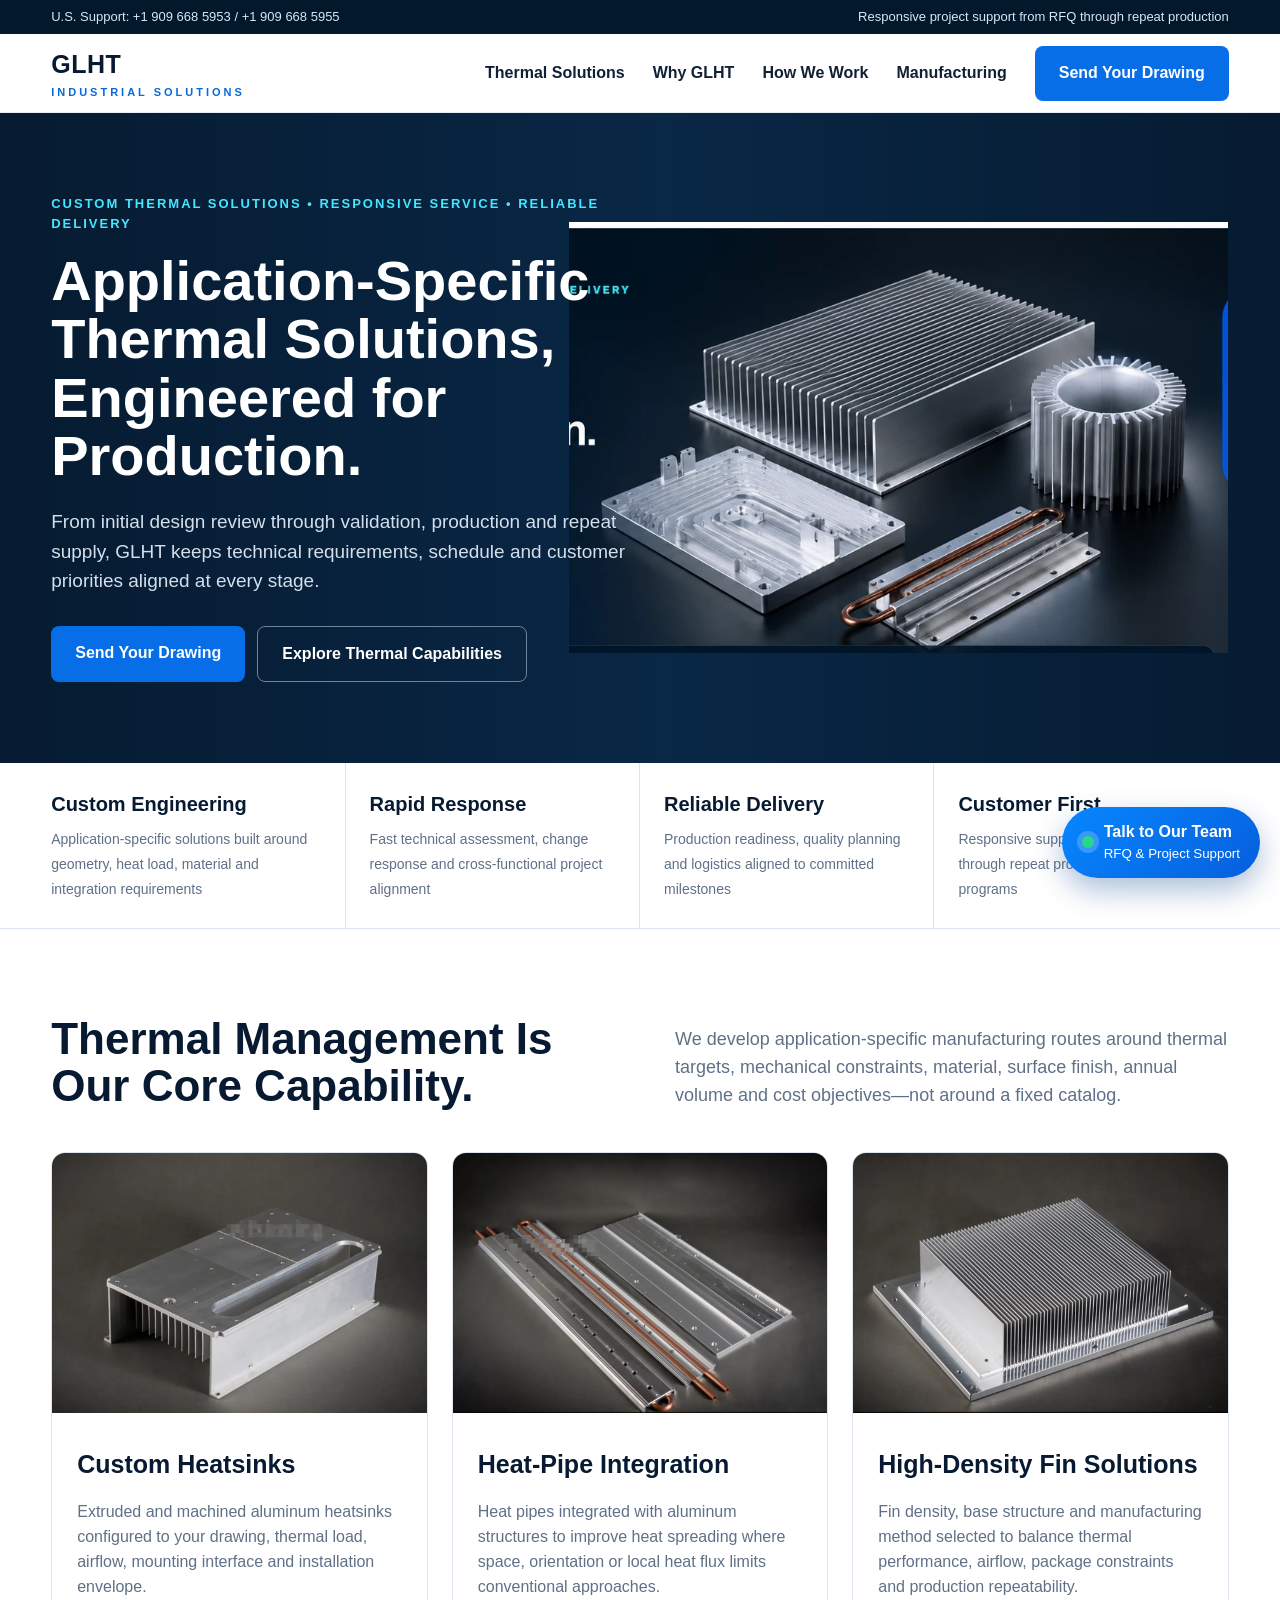
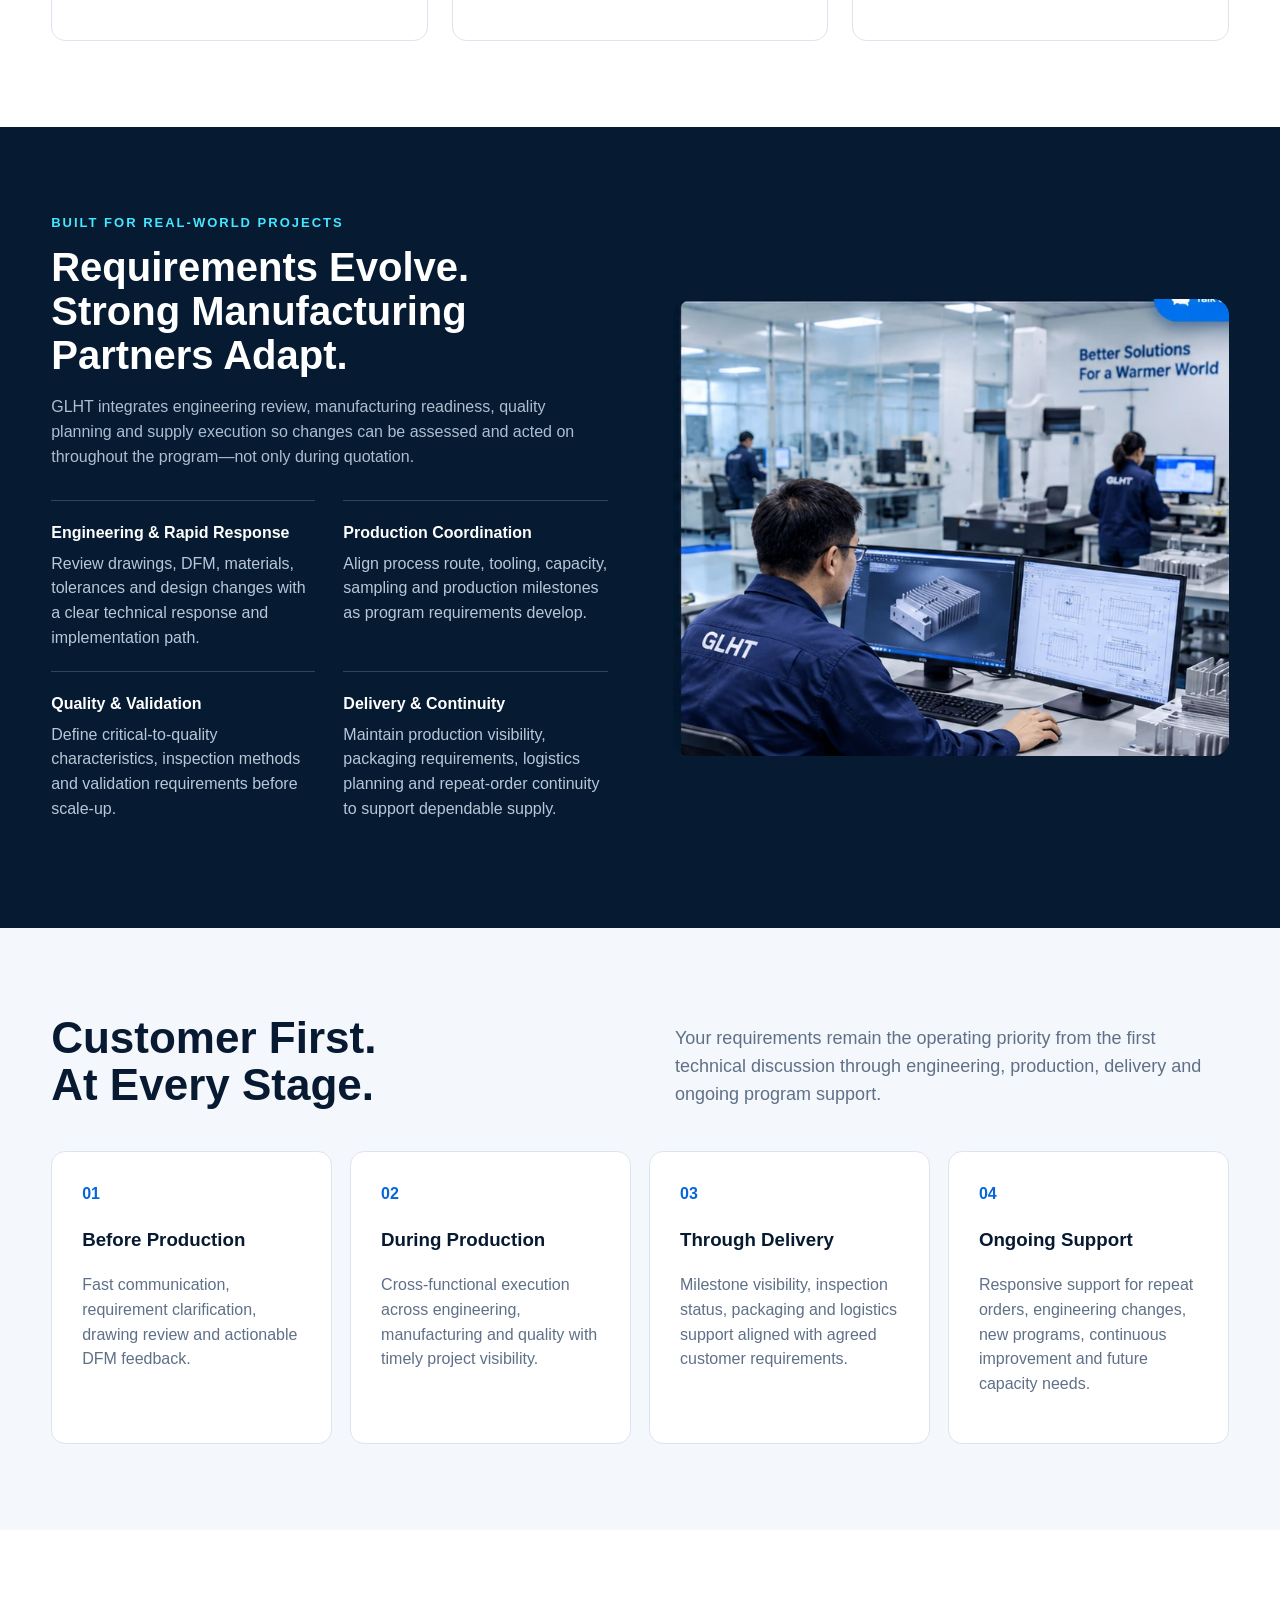
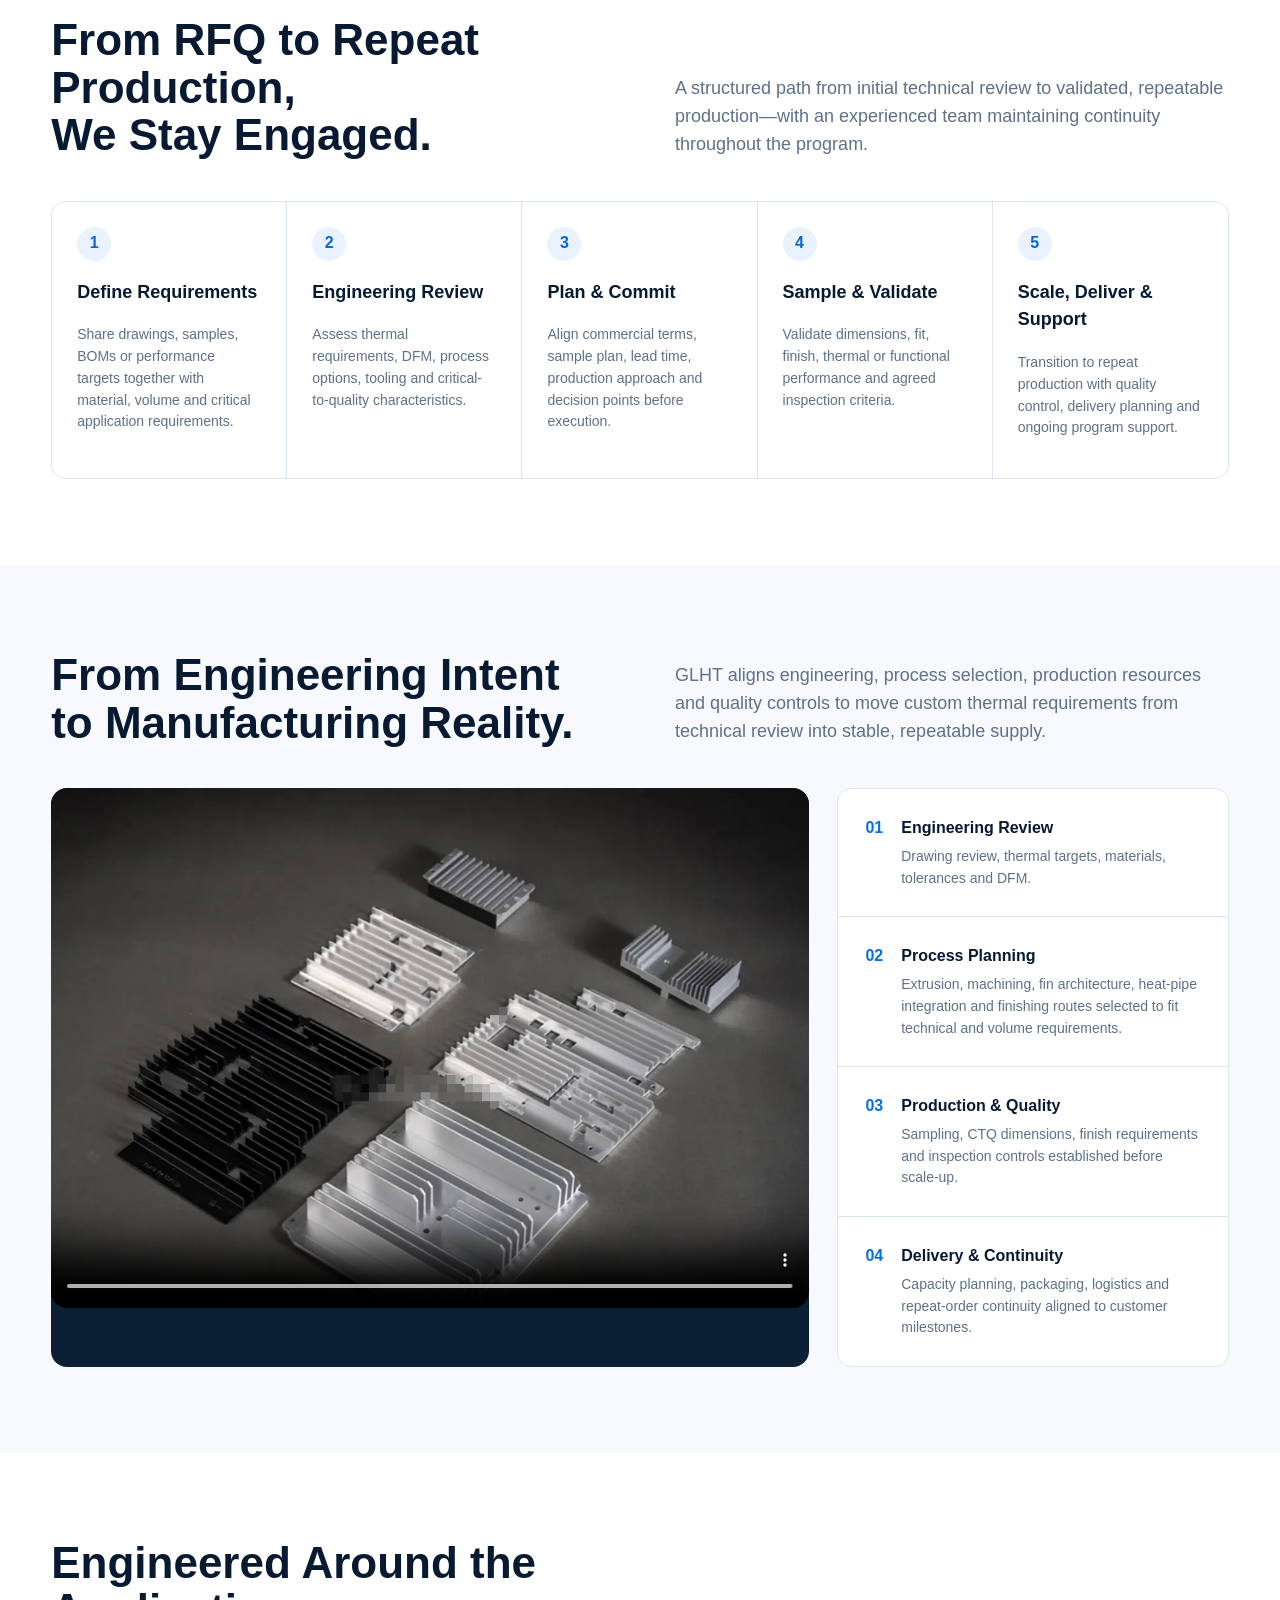
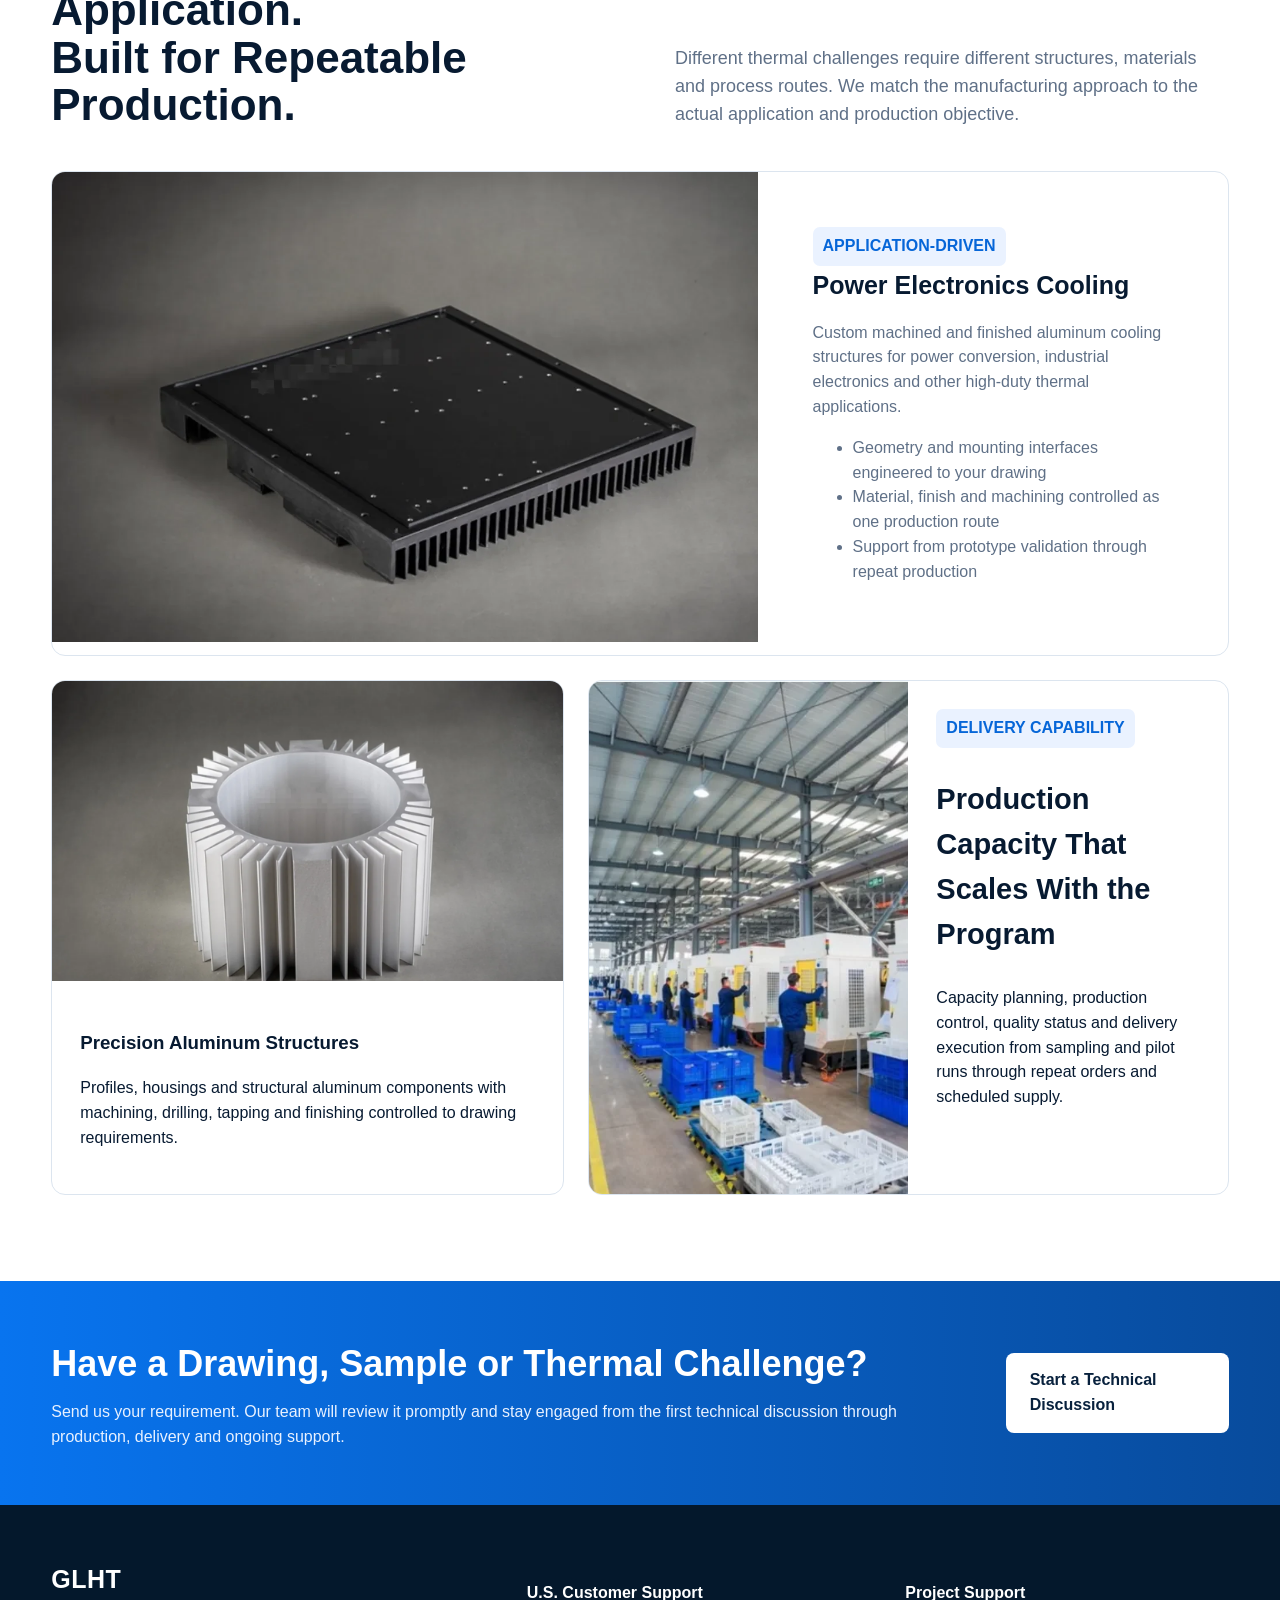
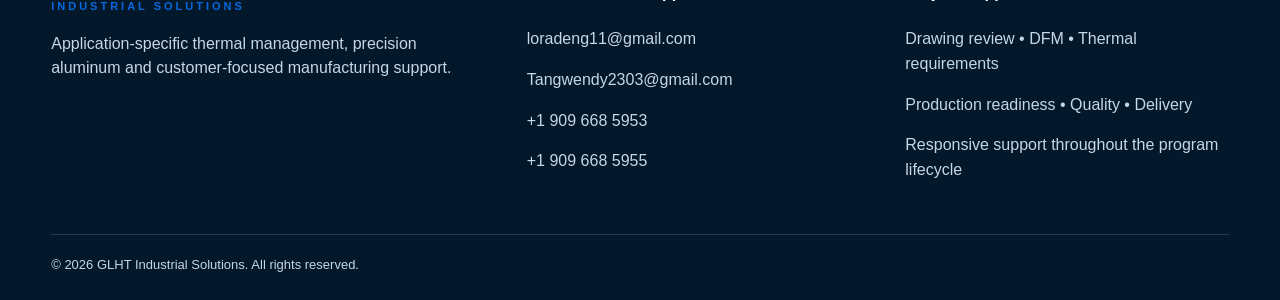
==== commit 4f8c01d7: "Add files via upload" ====
--- a/index.html
+++ b/index.html
@@ -1,71 +1,75 @@
-<!doctype html><html lang="en"><head><meta charset="utf-8"><meta name="viewport" content="width=device-width,initial-scale=1">
+<!doctype html><html lang="en"><head>
+<meta http-equiv="Cache-Control" content="no-cache, no-store, must-revalidate">
+<meta http-equiv="Pragma" content="no-cache">
+<meta http-equiv="Expires" content="0">
+<!-- GLHT BUILD V6.4 CACHE-BUSTED --><meta charset="utf-8"><meta name="viewport" content="width=device-width,initial-scale=1">
 <title>GLHT | Custom Thermal Management & Manufacturing Solutions</title>
 <meta name="description" content="GLHT provides custom thermal management, heatsink engineering, manufacturing coordination, responsive project support and reliable delivery for industrial customers.">
-<link rel="stylesheet" href="assets/css/style.css"></head><body>
-<div class="topbar"><div class="wrap"><span>U.S. Support: +1 909 668 5953 / +1 909 668 5955</span><span>Customer-first support from RFQ through ongoing production</span></div></div>
+<link rel="stylesheet" href="assets/css/style-v65.css"></head><body>
+<div class="topbar"><div class="wrap"><span>U.S. Support: +1 909 668 5953 / +1 909 668 5955</span><span>Responsive project support from RFQ through repeat production</span></div></div>
 <nav class="nav"><div class="wrap"><a class="brand" href="index.html">GLHT<small>INDUSTRIAL SOLUTIONS</small></a><div class="links"><a href="#thermal">Thermal Solutions</a><a href="#strengths">Why GLHT</a><a href="#process">How We Work</a><a href="#manufacturing">Manufacturing</a><a href="contact.html" class="btn">Send Your Drawing</a></div></div></nav>
 
 <header class="hero"><div class="wrap"><div class="content"><div class="eyebrow">CUSTOM THERMAL SOLUTIONS • RESPONSIVE SERVICE • RELIABLE DELIVERY</div>
-<h1>Custom Thermal Solutions Built Around Your Application.</h1>
-<p>From drawing review and prototype development to scalable production, quality control and delivery coordination, GLHT keeps your requirements at the center of every stage.</p>
+<h1>Application-Specific Thermal Solutions, Engineered for Production.</h1>
+<p>From initial design review through validation, production and repeat supply, GLHT keeps technical requirements, schedule and customer priorities aligned at every stage.</p>
 <div class="hero-actions"><a class="btn" href="contact.html">Send Your Drawing</a><a class="btn ghost" href="#thermal">Explore Thermal Capabilities</a></div></div></div></header>
 
 <div class="proofbar"><div class="wrap proofgrid">
-<div class="proof"><strong>Custom Engineering</strong><span>Solutions built around geometry, heat load, material and application requirements</span></div>
-<div class="proof"><strong>Rapid Response</strong><span>Fast technical review and proactive coordination when requirements change</span></div>
-<div class="proof"><strong>Reliable Delivery</strong><span>Production, quality and logistics aligned around committed project milestones</span></div>
-<div class="proof"><strong>Customer First</strong><span>Responsive support before, during and after production</span></div>
+<div class="proof"><strong>Custom Engineering</strong><span>Application-specific solutions built around geometry, heat load, material and integration requirements</span></div>
+<div class="proof"><strong>Rapid Response</strong><span>Fast technical assessment, change response and cross-functional project alignment</span></div>
+<div class="proof"><strong>Reliable Delivery</strong><span>Production readiness, quality planning and logistics aligned to committed milestones</span></div>
+<div class="proof"><strong>Customer First</strong><span>Responsive support from initial inquiry through repeat production and ongoing programs</span></div>
 </div></div>
 
-<section id="thermal"><div class="wrap"><div class="section-head"><h2>Thermal Management Is<br>Where We Lead.</h2><p>We develop practical manufacturing routes around your thermal target, mechanical envelope, material, finish, volume and cost requirements—not around a fixed catalog.</p></div>
+<section id="thermal"><div class="wrap"><div class="section-head"><h2>Thermal Management Is<br>Our Core Capability.</h2><p>We develop application-specific manufacturing routes around thermal targets, mechanical constraints, material, surface finish, annual volume and cost objectives—not around a fixed catalog.</p></div>
 <div class="cards">
-<article class="card"><img src="assets/images/power-heatsink-clean.webp" alt="Custom power electronics aluminum heatsink"><div class="card-body"><h3>Custom Heatsinks</h3><p>Extruded, machined and finished aluminum heatsinks configured around your drawing, thermal load, airflow and installation envelope.</p></div></article>
-<article class="card"><img src="assets/images/heatpipe-clean.webp" alt="Custom heat pipe thermal assembly"><div class="card-body"><h3>Heat-Pipe Integration</h3><p>Copper heat pipes combined with aluminum structures for applications that require improved heat spreading and compact thermal design.</p></div></article>
-<article class="card"><img src="assets/images/fin-heatsink-clean.webp" alt="High density fin heatsink"><div class="card-body"><h3>High-Density Fin Solutions</h3><p>Fin geometry, base structure and manufacturing route selected around performance, space, airflow and production requirements.</p></div></article>
+<article class="card"><img src="assets/images/power-heatsink-clean.webp" alt="Custom power electronics aluminum heatsink"><div class="card-body"><h3>Custom Heatsinks</h3><p>Extruded and machined aluminum heatsinks configured to your drawing, thermal load, airflow, mounting interface and installation envelope.</p></div></article>
+<article class="card"><img src="assets/images/heatpipe-clean.webp" alt="Custom heat pipe thermal assembly"><div class="card-body"><h3>Heat-Pipe Integration</h3><p>Heat pipes integrated with aluminum structures to improve heat spreading where space, orientation or local heat flux limits conventional approaches.</p></div></article>
+<article class="card"><img src="assets/images/fin-heatsink-clean.webp" alt="High density fin heatsink"><div class="card-body"><h3>High-Density Fin Solutions</h3><p>Fin density, base structure and manufacturing method selected to balance thermal performance, airflow, package constraints and production repeatability.</p></div></article>
 </div></div></section>
 
 <section class="dark" id="strengths"><div class="wrap capgrid"><div><div class="eyebrow">BUILT FOR REAL-WORLD PROJECTS</div>
-<h2 style="font-size:40px;line-height:1.1;margin:12px 0 18px">Requirements Change. Good Partners Respond.</h2>
-<p style="color:#aebed0">GLHT brings engineering, manufacturing, quality and supply-chain coordination together so customer needs can be addressed quickly throughout the project—not only at the quotation stage.</p>
+<h2 style="font-size:40px;line-height:1.1;margin:12px 0 18px">Requirements Evolve. Strong Manufacturing Partners Adapt.</h2>
+<p style="color:#aebed0">GLHT integrates engineering review, manufacturing readiness, quality planning and supply execution so changes can be assessed and acted on throughout the program—not only during quotation.</p>
 <div class="checklist">
-<div class="check"><strong>Engineering & Rapid Response</strong><span>Review drawings, manufacturability, materials, tolerances and changing requirements with a practical response path.</span></div>
-<div class="check"><strong>Production Coordination</strong><span>Align process route, tooling, capacity, sampling and production milestones as the project develops.</span></div>
-<div class="check"><strong>Quality & Validation</strong><span>Define critical characteristics, inspection expectations and validation requirements before scale-up.</span></div>
-<div class="check"><strong>Delivery & Continuity</strong><span>Coordinate production status, packing, logistics and ongoing requirements to support dependable supply.</span></div>
-</div></div><img src="assets/images/precision-parts-clean.webp" alt="Precision engineered aluminum components"></div></section>
+<div class="check"><strong>Engineering & Rapid Response</strong><span>Review drawings, DFM, materials, tolerances and design changes with a clear technical response and implementation path.</span></div>
+<div class="check"><strong>Production Coordination</strong><span>Align process route, tooling, capacity, sampling and production milestones as program requirements develop.</span></div>
+<div class="check"><strong>Quality & Validation</strong><span>Define critical-to-quality characteristics, inspection methods and validation requirements before scale-up.</span></div>
+<div class="check"><strong>Delivery & Continuity</strong><span>Maintain production visibility, packaging requirements, logistics planning and repeat-order continuity to support dependable supply.</span></div>
+</div></div><img src="assets/images/team-engineering-v64.webp" alt="Precision engineered aluminum components"></div></section>
 
-<section class="value"><div class="wrap"><div class="section-head"><h2>Customer First.<br>At Every Stage.</h2><p>Your requirements remain our priority from the first conversation through engineering, production, delivery and ongoing support.</p></div>
+<section class="value"><div class="wrap"><div class="section-head"><h2>Customer First.<br>At Every Stage.</h2><p>Your requirements remain the operating priority from the first technical discussion through engineering, production, delivery and ongoing program support.</p></div>
 <div class="valuegrid">
-<div class="valuebox"><span class="num">01</span><h3>Before Production</h3><p>Fast communication, requirement clarification, drawing review and practical manufacturing feedback.</p></div>
-<div class="valuebox"><span class="num">02</span><h3>During Production</h3><p>Professional coordination across engineering, manufacturing and quality with timely project communication.</p></div>
-<div class="valuebox"><span class="num">03</span><h3>Through Delivery</h3><p>Milestone visibility, inspection coordination, packing and logistics support aligned with customer expectations.</p></div>
-<div class="valuebox"><span class="num">04</span><h3>Ongoing Support</h3><p>Responsive service for repeat orders, design changes, new programs, continuous improvement and future requirements.</p></div>
+<div class="valuebox"><span class="num">01</span><h3>Before Production</h3><p>Fast communication, requirement clarification, drawing review and actionable DFM feedback.</p></div>
+<div class="valuebox"><span class="num">02</span><h3>During Production</h3><p>Cross-functional execution across engineering, manufacturing and quality with timely project visibility.</p></div>
+<div class="valuebox"><span class="num">03</span><h3>Through Delivery</h3><p>Milestone visibility, inspection status, packaging and logistics support aligned with agreed customer requirements.</p></div>
+<div class="valuebox"><span class="num">04</span><h3>Ongoing Support</h3><p>Responsive support for repeat orders, engineering changes, new programs, continuous improvement and future capacity needs.</p></div>
 </div></div></section>
 
-<section id="process"><div class="wrap"><div class="section-head"><h2>We Don’t Just Respond to RFQs.<br>We Stay With the Project.</h2><p>A clear path from the first technical discussion to repeat production—with a professional team staying close to your requirements throughout.</p></div>
+<section id="process"><div class="wrap"><div class="section-head"><h2>From RFQ to Repeat Production,<br>We Stay Engaged.</h2><p>A structured path from initial technical review to validated, repeatable production—with an experienced team maintaining continuity throughout the program.</p></div>
 <div class="process">
-<div class="step"><b>1</b><h3>Share Requirement</h3><p>Send a drawing, sample, BOM or performance target together with material, volume and key requirements.</p></div>
-<div class="step"><b>2</b><h3>Engineering Review</h3><p>Review thermal needs, manufacturability, process route, tooling and critical-to-quality features.</p></div>
-<div class="step"><b>3</b><h3>Plan & Respond</h3><p>Align quotation, sample plan, expected lead time and production approach—and respond quickly to changes.</p></div>
-<div class="step"><b>4</b><h3>Sample & Validate</h3><p>Confirm dimensions, fit, finish, thermal or functional requirements and agreed inspection criteria.</p></div>
-<div class="step"><b>5</b><h3>Scale, Deliver & Support</h3><p>Coordinate repeat production, quality, delivery and ongoing customer requirements.</p></div>
+<div class="step"><b>1</b><h3>Define Requirements</h3><p>Share drawings, samples, BOMs or performance targets together with material, volume and critical application requirements.</p></div>
+<div class="step"><b>2</b><h3>Engineering Review</h3><p>Assess thermal requirements, DFM, process options, tooling and critical-to-quality characteristics.</p></div>
+<div class="step"><b>3</b><h3>Plan & Commit</h3><p>Align commercial terms, sample plan, lead time, production approach and decision points before execution.</p></div>
+<div class="step"><b>4</b><h3>Sample & Validate</h3><p>Validate dimensions, fit, finish, thermal or functional performance and agreed inspection criteria.</p></div>
+<div class="step"><b>5</b><h3>Scale, Deliver & Support</h3><p>Transition to repeat production with quality control, delivery planning and ongoing program support.</p></div>
 </div></div></section>
 
-<section id="manufacturing"><div class="wrap"><div class="section-head"><h2>From Engineering Intent<br>to Manufacturing Reality.</h2><p>GLHT coordinates the processes needed to turn custom thermal and aluminum requirements into repeatable production.</p></div>
-<div class="video-wrap"><video controls autoplay muted loop playsinline preload="auto" poster="assets/images/black-heatsink-clean.webp"><source src="assets/videos/glht-manufacturing-montage.mp4" type="video/mp4"><source src="assets/videos/glht-manufacturing-montage.webm" type="video/webm">Your browser does not support HTML5 video.</video></div></div></section>
+<section id="manufacturing" class="manufacturing-v5"><div class="wrap"><div class="section-head"><h2>From Engineering Intent<br>to Manufacturing Reality.</h2><p>GLHT aligns engineering, process selection, production resources and quality controls to move custom thermal requirements from technical review into stable, repeatable supply.</p></div>
+<div class="mfg-layout"><div class="video-wrap"><video controls muted loop playsinline preload="metadata" poster="assets/images/manufacturing-intent-v64.webp"><source src="assets/videos/glht-manufacturing-montage-v64.mp4" type="video/mp4"><source src="assets/videos/glht-manufacturing-montage-v64.webm" type="video/webm">Your browser does not support HTML5 video.</video></div>
+<div class="mfg-rail"><div class="mfg-item"><b>01</b><div><strong>Engineering Review</strong><span>Drawing review, thermal targets, materials, tolerances and DFM.</span></div></div><div class="mfg-item"><b>02</b><div><strong>Process Planning</strong><span>Extrusion, machining, fin architecture, heat-pipe integration and finishing routes selected to fit technical and volume requirements.</span></div></div><div class="mfg-item"><b>03</b><div><strong>Production & Quality</strong><span>Sampling, CTQ dimensions, finish requirements and inspection controls established before scale-up.</span></div></div><div class="mfg-item"><b>04</b><div><strong>Delivery & Continuity</strong><span>Capacity planning, packaging, logistics and repeat-order continuity aligned to customer milestones.</span></div></div></div></div></div></section>
 
-<section><div class="wrap"><div class="section-head"><h2>More Than One<br>Thermal Manufacturing Route.</h2><p>Different applications require different structures and processes. GLHT helps match the manufacturing approach to the actual project requirement.</p></div>
-<div class="cards">
-<article class="card"><img src="assets/images/black-heatsink-clean.webp" alt="Black anodized power electronics cooling component"><div class="card-body"><h3>Power Electronics Cooling</h3><p>Machined and finished aluminum cooling components for industrial electronics, power conversion and demanding thermal applications.</p></div></article>
-<article class="card"><img src="assets/images/motor-housing-clean.webp" alt="Precision aluminum housing"><div class="card-body"><h3>Precision Aluminum Structures</h3><p>Custom profiles, housings and structural components with machining, drilling, tapping and finishing coordinated to drawing requirements.</p></div></article>
-<article class="card"><img src="assets/images/factory-clean.webp" alt="Manufacturing production capability"><div class="card-body"><h3>Scalable Manufacturing</h3><p>Process and capacity coordination from prototypes and samples through repeat production and scheduled delivery.</p></div></article>
-</div></div></section>
+<section class="routes-v5"><div class="wrap"><div class="section-head"><h2>Engineered Around the Application.<br>Built for Repeatable Production.</h2><p>Different thermal challenges require different structures, materials and process routes. We match the manufacturing approach to the actual application and production objective.</p></div>
+<div class="route-feature"><img src="assets/images/black-heatsink-clean.webp" alt="Black anodized custom power electronics heatsink"><div class="route-copy"><span class="tag">APPLICATION-DRIVEN</span><h3>Power Electronics Cooling</h3><p>Custom machined and finished aluminum cooling structures for power conversion, industrial electronics and other high-duty thermal applications.</p><ul><li>Geometry and mounting interfaces engineered to your drawing</li><li>Material, finish and machining controlled as one production route</li><li>Support from prototype validation through repeat production</li></ul></div></div>
+<div class="route-split"><article><img src="assets/images/motor-housing-clean.webp" alt="Custom precision aluminum thermal structure"><div><h3>Precision Aluminum Structures</h3><p>Profiles, housings and structural aluminum components with machining, drilling, tapping and finishing controlled to drawing requirements.</p></div></article><article class="capacity-panel"><div class="capacity-image"><img src="assets/images/capacity-factory-v64.webp" alt="Scalable CNC machining and production capacity"></div><div><span class="tag">DELIVERY CAPABILITY</span><h3>Production Capacity That Scales With the Program</h3><p>Capacity planning, production control, quality status and delivery execution from sampling and pilot runs through repeat orders and scheduled supply.</p></div></article></div></div></section>
 
-<div class="cta"><div class="wrap"><div><h2>Have a drawing, sample or thermal challenge?</h2><p>Send us the requirement. Our team will review it promptly and stay engaged from the first discussion through production, delivery and ongoing support.</p></div><a class="btn light" href="contact.html">Talk to Our Team</a></div></div>
+<div class="cta"><div class="wrap"><div><h2>Have a Drawing, Sample or Thermal Challenge?</h2><p>Send us your requirement. Our team will review it promptly and stay engaged from the first technical discussion through production, delivery and ongoing support.</p></div><a class="btn light" href="contact.html">Start a Technical Discussion</a></div></div>
+
+<a class="floating-contact" href="contact.html" aria-label="Talk to our team"><span class="floating-dot"></span><span><strong>Talk to Our Team</strong><small>RFQ & Project Support</small></span></a>
 
 <footer class="footer"><div class="wrap"><div class="footergrid">
-<div><div class="brand" style="color:white">GLHT<small>INDUSTRIAL SOLUTIONS</small></div><p>Customer-focused custom thermal management, precision aluminum and manufacturing coordination.</p></div>
+<div><div class="brand" style="color:white">GLHT<small>INDUSTRIAL SOLUTIONS</small></div><p>Application-specific thermal management, precision aluminum and customer-focused manufacturing support.</p></div>
 <div><h4>U.S. Customer Support</h4><p class="contactline"><a href="mailto:loradeng11@gmail.com">loradeng11@gmail.com</a></p><p class="contactline"><a href="mailto:Tangwendy2303@gmail.com">Tangwendy2303@gmail.com</a></p><p class="contactline">+1 909 668 5953</p><p class="contactline">+1 909 668 5955</p></div>
-<div><h4>Project Support</h4><p>Drawing review • Technical coordination</p><p>Production • Quality • Delivery</p><p>Responsive support throughout the project lifecycle</p></div>
+<div><h4>Project Support</h4><p>Drawing review • DFM • Thermal requirements</p><p>Production readiness • Quality • Delivery</p><p>Responsive support throughout the program lifecycle</p></div>
 </div><div class="legal">© 2026 GLHT Industrial Solutions. All rights reserved.</div></div></footer>
 </body></html>
--- a/assets/css/style-v65.css
+++ b/assets/css/style-v65.css
@@ -0,0 +1 @@
+:root{--navy:#061b31;--navy2:#092746;--blue:#0877f9;--cyan:#45e6ff;--ink:#071a31;--muted:#5f7087;--line:#dce5ef;--bg:#f4f7fb}*{box-sizing:border-box}html{scroll-behavior:smooth}body{margin:0;font-family:Arial,Helvetica,sans-serif;color:var(--ink);line-height:1.55}.wrap{width:min(1180px,92%);margin:auto}.topbar{background:#04182c;color:#d9e6f4;font-size:13px}.topbar .wrap,.nav .wrap{display:flex;justify-content:space-between;align-items:center}.topbar .wrap{padding:7px 0}.nav{background:#fff;border-bottom:1px solid #e7edf4;position:sticky;top:0;z-index:20}.nav .wrap{min-height:78px}.brand{font-weight:900;font-size:25px;letter-spacing:.5px;text-decoration:none;color:var(--ink)}.brand small{display:block;color:#0769dc;font-size:11px;letter-spacing:3px}.links{display:flex;align-items:center;gap:28px}.links a{text-decoration:none;color:#102036;font-weight:700}.btn{display:inline-block;background:#086ee7;color:white!important;text-decoration:none;font-weight:800;padding:15px 24px;border-radius:8px}.btn.ghost{background:transparent;border:1px solid #6e8399}.btn.light{background:white;color:#08213d!important}.hero{background:linear-gradient(90deg,#061b31 0%,#092746 52%,#061b31 100%);color:white;overflow:hidden}.hero .wrap{min-height:650px;display:flex;align-items:center;background:url('../images/hero-products.webp') right center/56% auto no-repeat}.hero .content{width:53%;padding:80px 0}.eyebrow{color:var(--cyan);font-weight:900;letter-spacing:2px;font-size:13px}.hero h1{font-size:56px;line-height:1.04;margin:18px 0 22px;max-width:720px}.hero p{font-size:19px;color:#d4dfeb;max-width:650px}.hero-actions{display:flex;gap:12px;margin-top:30px}.proofbar{background:#fff;border-bottom:1px solid var(--line)}.proofgrid{display:grid;grid-template-columns:repeat(4,1fr)}.proof{padding:26px 24px;border-right:1px solid var(--line)}.proof:first-child{padding-left:0}.proof:last-child{border:0}.proof strong{display:block;font-size:20px;margin-bottom:7px}.proof span{color:var(--muted);font-size:14px}section{padding:86px 0}.section-head{display:grid;grid-template-columns:1fr 1fr;gap:70px;align-items:end;margin-bottom:42px}.section-head h2{font-size:44px;line-height:1.08;margin:0}.section-head p{color:var(--muted);font-size:18px;margin:0}.cards{display:grid;grid-template-columns:repeat(3,1fr);gap:24px}.card,.valuebox,.route-feature,.route-split article,.mfg-rail{border:1px solid var(--line);border-radius:14px;overflow:hidden;background:#fff}.card img{width:100%;height:260px;object-fit:cover;background:#dfe7ef}.card-body{padding:25px}.card h3,.route-copy h3{font-size:25px;margin:0 0 10px}.card p,.valuebox p,.route-copy p,.route-copy li{color:var(--muted)}.dark{background:var(--navy);color:white}.capgrid{display:grid;grid-template-columns:1fr 1fr;gap:65px;align-items:center}.capgrid>img{width:100%;border-radius:16px}.checklist{display:grid;grid-template-columns:1fr 1fr;gap:0 28px;margin-top:30px}.check{padding:20px 0;border-top:1px solid #2c4660}.check strong,.check span{display:block}.check span{color:#b7c7d8;margin-top:6px}.value{background:var(--bg)}.valuegrid{display:grid;grid-template-columns:repeat(4,1fr);gap:18px}.valuebox{padding:30px}.num,.tag{color:#0666d8;font-weight:900}.process{display:grid;grid-template-columns:repeat(5,1fr);border:1px solid var(--line);border-radius:14px;overflow:hidden}.step{padding:25px;border-right:1px solid var(--line)}.step:last-child{border:0}.step b{display:grid;place-items:center;width:34px;height:34px;border-radius:50%;background:#eaf2ff;color:#0566da}.step h3{font-size:18px}.step p{font-size:14px;color:var(--muted)}.manufacturing-v5{background:#f7f9fc}.mfg-layout{display:grid;grid-template-columns:1.55fr .8fr;gap:28px}.video-wrap{min-height:520px;border-radius:16px;overflow:hidden;background:#0b1f35}.video-wrap video{display:block;width:100%;height:520px;object-fit:cover;border-radius:16px}.mfg-item{display:flex;gap:18px;padding:27px;border-bottom:1px solid var(--line)}.mfg-item:last-child{border:0}.mfg-item b{color:#0670e8}.mfg-item strong,.mfg-item span{display:block}.mfg-item span{color:var(--muted);font-size:14px;margin-top:5px}.route-feature{display:grid;grid-template-columns:1.5fr 1fr}.route-feature img,.route-split img{width:100%;height:100%;object-fit:cover}.route-feature>img{max-height:470px}.route-copy{padding:55px}.route-copy .tag,.capacity-panel .tag{display:inline-block;background:#eaf2ff;padding:7px 10px;border-radius:7px}.route-split{display:grid;grid-template-columns:1fr 1.25fr;gap:24px;margin-top:24px}.route-split article:first-child{display:grid;grid-template-rows:300px auto}.route-split article>div{padding:28px}.capacity-panel{display:grid;grid-template-columns:1fr 1fr}.capacity-image{padding:0!important;overflow:hidden;background:#eef3f8}.capacity-image img{display:block;width:100%;height:100%;min-height:360px;object-fit:cover}.capacity-panel h3{font-size:29px}.cta{background:linear-gradient(90deg,#0874ef,#084b9c);color:#fff;padding:55px 0}.cta .wrap{display:flex;align-items:center;justify-content:space-between;gap:30px}.cta h2{font-size:36px;margin:0}.cta p{margin:8px 0 0;color:#e8f1ff}.floating-contact{position:fixed;right:20px;bottom:22px;z-index:50;background:linear-gradient(135deg,#0787ff,#075edc);color:#fff;text-decoration:none;border-radius:999px;padding:13px 20px;display:flex;gap:10px;align-items:center;box-shadow:0 12px 30px #003f8c55}.floating-contact small,.floating-contact strong{display:block}.floating-dot{width:12px;height:12px;border-radius:50%;background:#25d88a;box-shadow:0 0 0 5px #ffffff33}.footer{background:#04182c;color:#c7d6e6;padding:55px 0 25px}.footergrid{display:grid;grid-template-columns:1.3fr 1fr 1fr;gap:55px}.footer h4{color:#fff}.footer a{color:#c7d6e6;text-decoration:none}.legal{border-top:1px solid #243a51;margin-top:35px;padding-top:20px;font-size:13px}@media(max-width:900px){.links a:not(.btn){display:none}.hero .wrap{background-size:90%;background-position:130% 50%}.hero .content{width:70%;background:linear-gradient(90deg,#061b31 65%,transparent)}.hero h1{font-size:42px}.proofgrid,.valuegrid{grid-template-columns:1fr 1fr}.cards,.capgrid,.mfg-layout,.route-feature,.route-split,.section-head{grid-template-columns:1fr}.process{grid-template-columns:1fr}.step{border-right:0;border-bottom:1px solid var(--line)}.footergrid{grid-template-columns:1fr}.route-split article:first-child{grid-template-rows:240px auto}}@media(max-width:600px){.topbar{display:none}.nav .wrap{min-height:66px}.hero .wrap{background:none;min-height:auto}.hero .content{width:100%;padding:65px 0;background:none}.hero h1{font-size:38px}.proofgrid,.valuegrid,.checklist{grid-template-columns:1fr}.proof{border-right:0;border-bottom:1px solid var(--line)}section{padding:60px 0}.section-head h2{font-size:36px}.capacity-panel{grid-template-columns:1fr}.capacity-image{min-height:260px}.floating-contact{right:12px;bottom:12px}.floating-contact small{display:none}.cta .wrap{display:block}.cta .btn{margin-top:20px}}
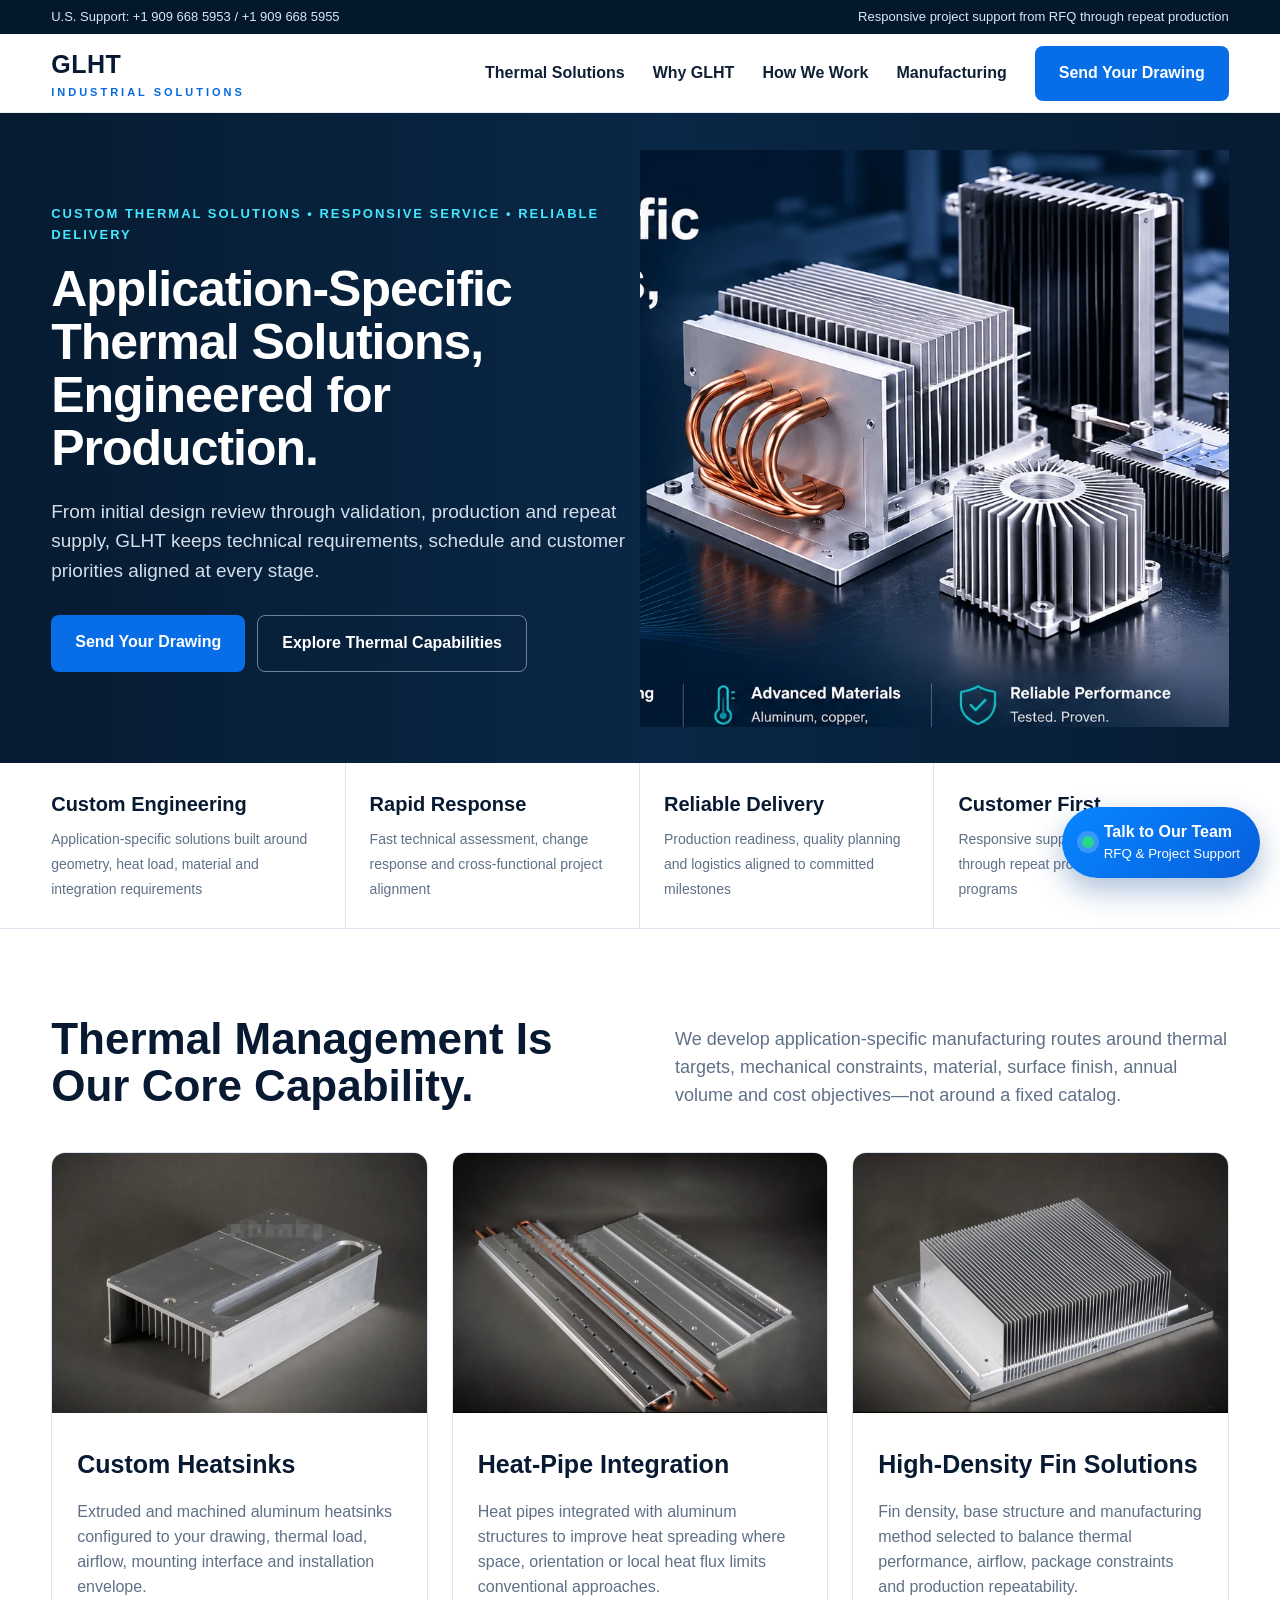
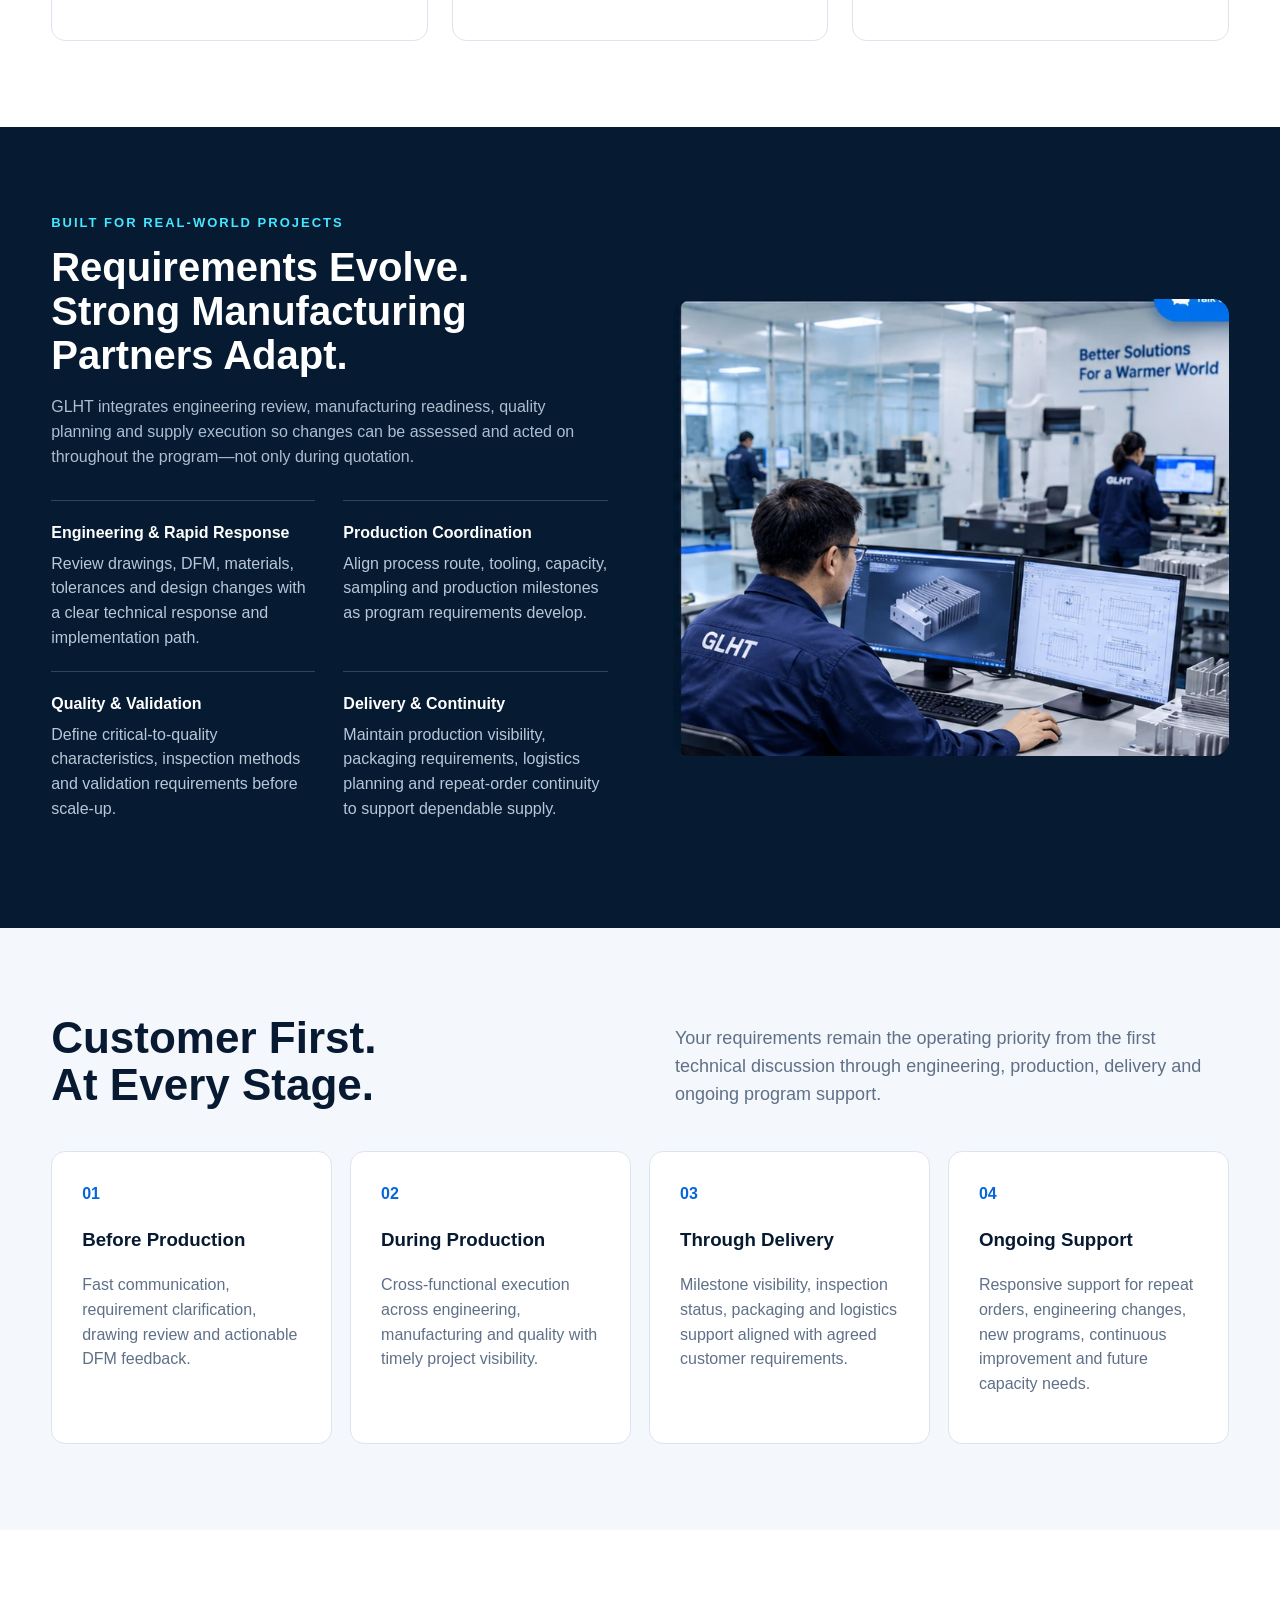
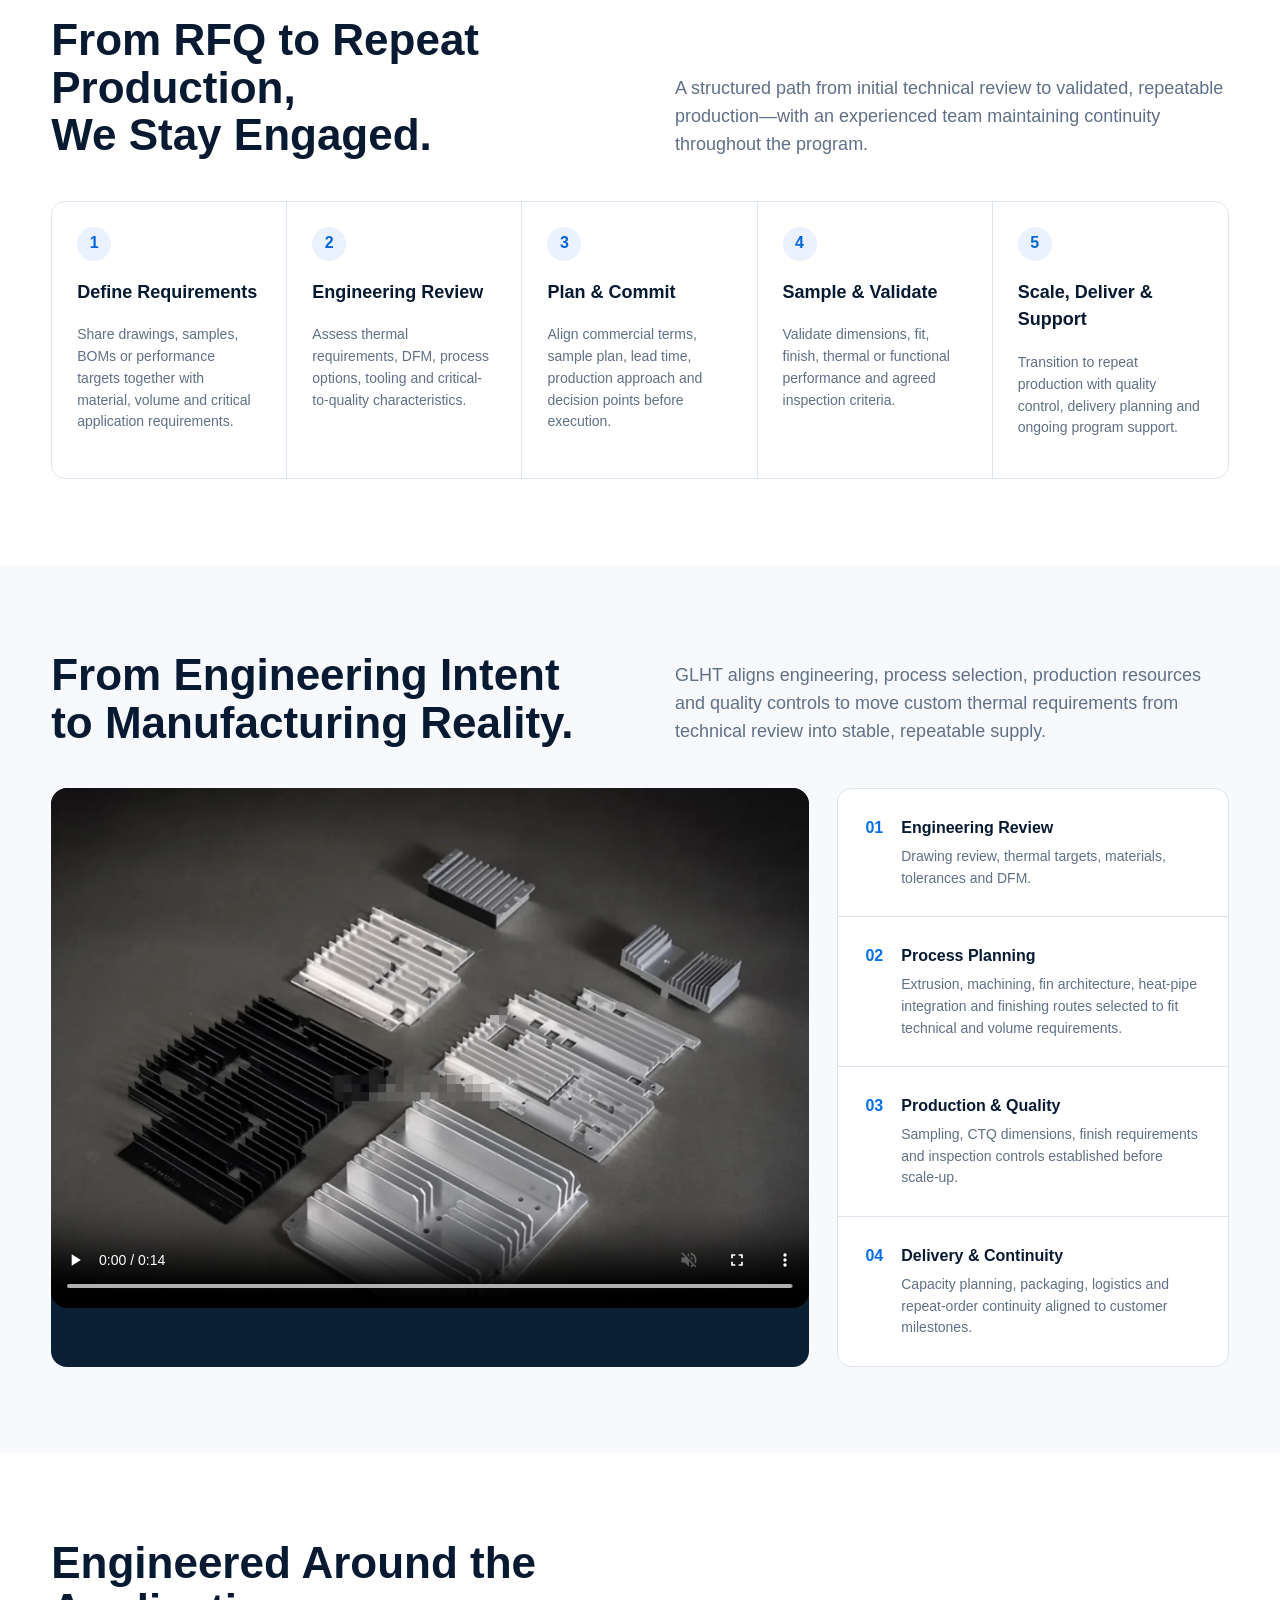
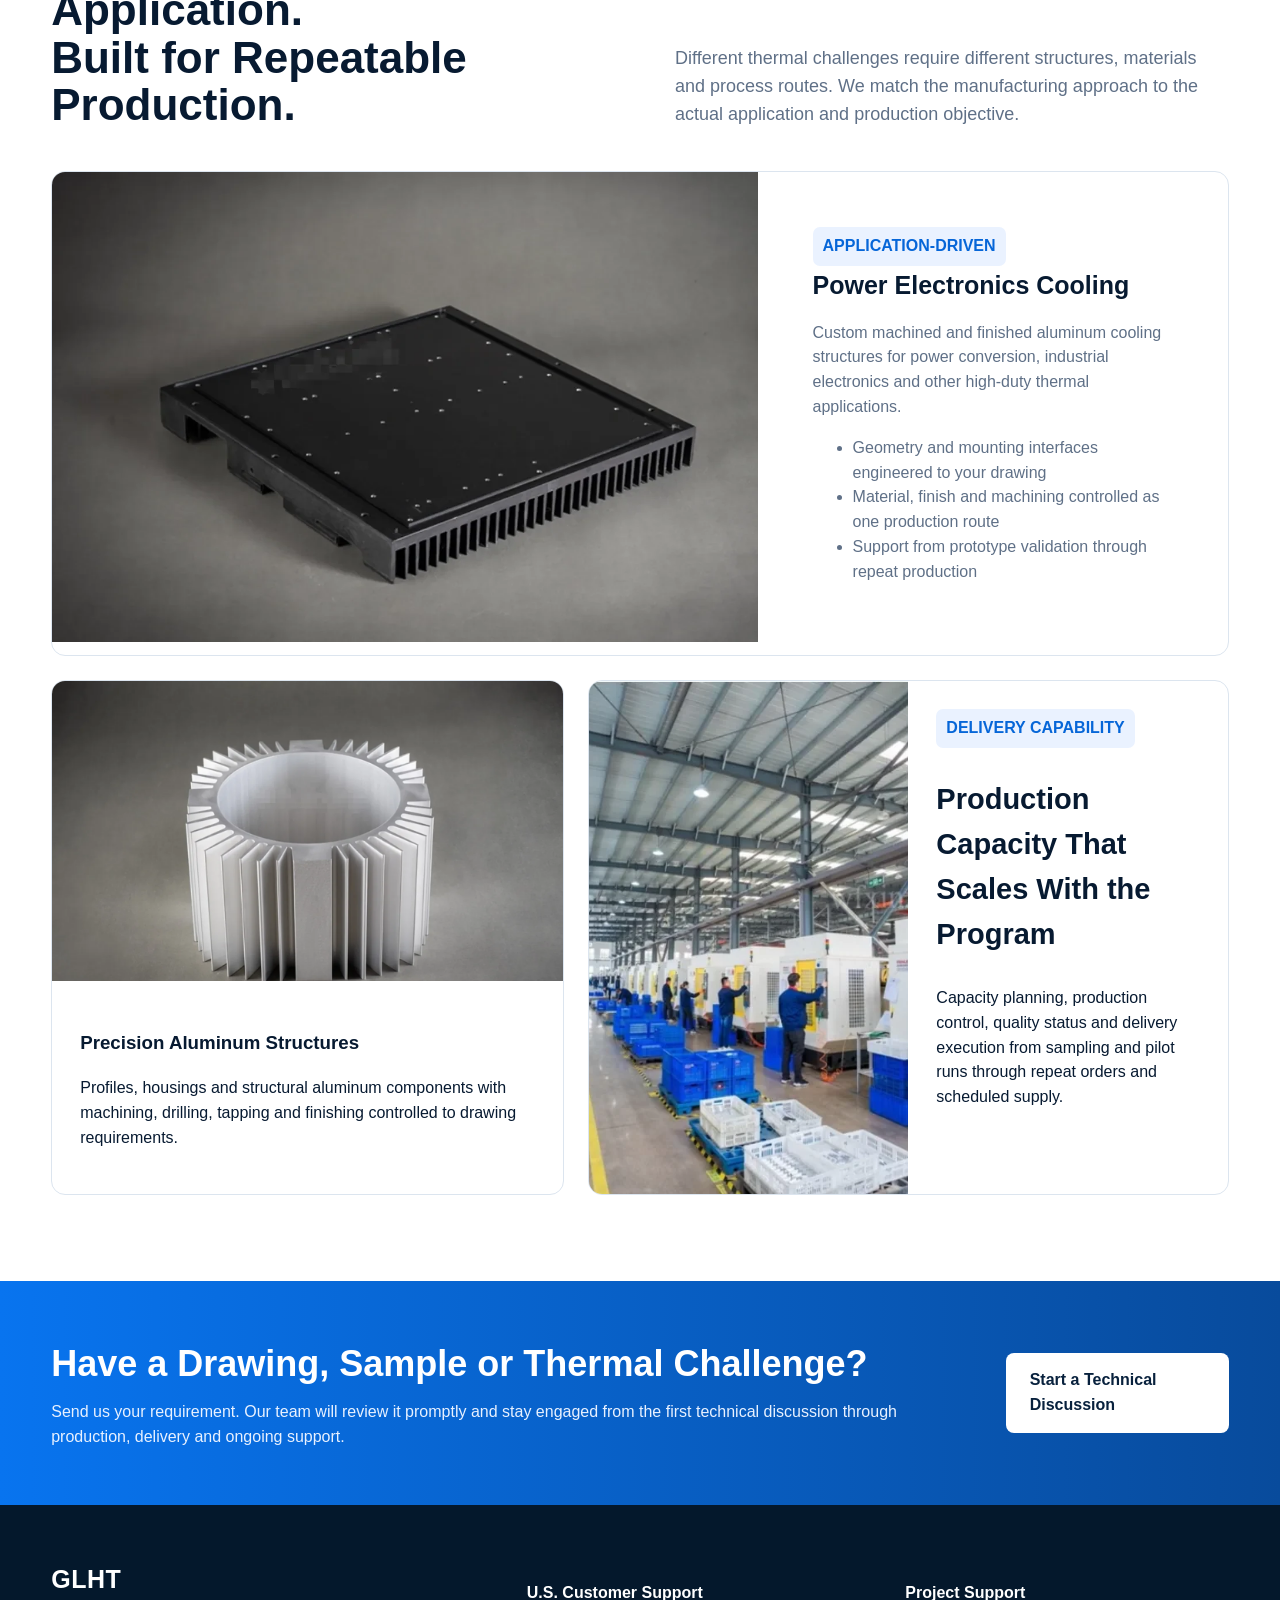
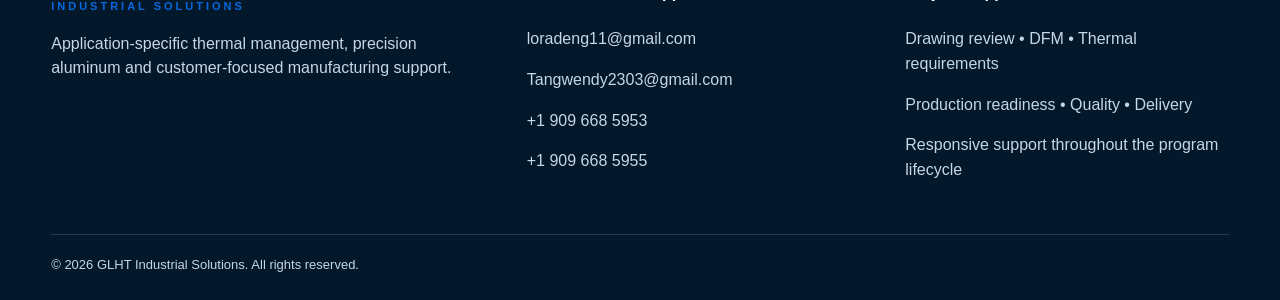
==== commit 8ab8bed2: "Add files via upload" ====
--- a/index.html
+++ b/index.html
@@ -2,7 +2,7 @@
 <meta http-equiv="Cache-Control" content="no-cache, no-store, must-revalidate">
 <meta http-equiv="Pragma" content="no-cache">
 <meta http-equiv="Expires" content="0">
-<!-- GLHT BUILD V6.4 CACHE-BUSTED --><meta charset="utf-8"><meta name="viewport" content="width=device-width,initial-scale=1">
+<!-- GLHT BUILD V6.6 HERO FIXED --><meta charset="utf-8"><meta name="viewport" content="width=device-width,initial-scale=1">
 <title>GLHT | Custom Thermal Management & Manufacturing Solutions</title>
 <meta name="description" content="GLHT provides custom thermal management, heatsink engineering, manufacturing coordination, responsive project support and reliable delivery for industrial customers.">
 <link rel="stylesheet" href="assets/css/style-v65.css"></head><body>
--- a/assets/css/style-v65.css
+++ b/assets/css/style-v65.css
@@ -1 +1 @@
-:root{--navy:#061b31;--navy2:#092746;--blue:#0877f9;--cyan:#45e6ff;--ink:#071a31;--muted:#5f7087;--line:#dce5ef;--bg:#f4f7fb}*{box-sizing:border-box}html{scroll-behavior:smooth}body{margin:0;font-family:Arial,Helvetica,sans-serif;color:var(--ink);line-height:1.55}.wrap{width:min(1180px,92%);margin:auto}.topbar{background:#04182c;color:#d9e6f4;font-size:13px}.topbar .wrap,.nav .wrap{display:flex;justify-content:space-between;align-items:center}.topbar .wrap{padding:7px 0}.nav{background:#fff;border-bottom:1px solid #e7edf4;position:sticky;top:0;z-index:20}.nav .wrap{min-height:78px}.brand{font-weight:900;font-size:25px;letter-spacing:.5px;text-decoration:none;color:var(--ink)}.brand small{display:block;color:#0769dc;font-size:11px;letter-spacing:3px}.links{display:flex;align-items:center;gap:28px}.links a{text-decoration:none;color:#102036;font-weight:700}.btn{display:inline-block;background:#086ee7;color:white!important;text-decoration:none;font-weight:800;padding:15px 24px;border-radius:8px}.btn.ghost{background:transparent;border:1px solid #6e8399}.btn.light{background:white;color:#08213d!important}.hero{background:linear-gradient(90deg,#061b31 0%,#092746 52%,#061b31 100%);color:white;overflow:hidden}.hero .wrap{min-height:650px;display:flex;align-items:center;background:url('../images/hero-products.webp') right center/56% auto no-repeat}.hero .content{width:53%;padding:80px 0}.eyebrow{color:var(--cyan);font-weight:900;letter-spacing:2px;font-size:13px}.hero h1{font-size:56px;line-height:1.04;margin:18px 0 22px;max-width:720px}.hero p{font-size:19px;color:#d4dfeb;max-width:650px}.hero-actions{display:flex;gap:12px;margin-top:30px}.proofbar{background:#fff;border-bottom:1px solid var(--line)}.proofgrid{display:grid;grid-template-columns:repeat(4,1fr)}.proof{padding:26px 24px;border-right:1px solid var(--line)}.proof:first-child{padding-left:0}.proof:last-child{border:0}.proof strong{display:block;font-size:20px;margin-bottom:7px}.proof span{color:var(--muted);font-size:14px}section{padding:86px 0}.section-head{display:grid;grid-template-columns:1fr 1fr;gap:70px;align-items:end;margin-bottom:42px}.section-head h2{font-size:44px;line-height:1.08;margin:0}.section-head p{color:var(--muted);font-size:18px;margin:0}.cards{display:grid;grid-template-columns:repeat(3,1fr);gap:24px}.card,.valuebox,.route-feature,.route-split article,.mfg-rail{border:1px solid var(--line);border-radius:14px;overflow:hidden;background:#fff}.card img{width:100%;height:260px;object-fit:cover;background:#dfe7ef}.card-body{padding:25px}.card h3,.route-copy h3{font-size:25px;margin:0 0 10px}.card p,.valuebox p,.route-copy p,.route-copy li{color:var(--muted)}.dark{background:var(--navy);color:white}.capgrid{display:grid;grid-template-columns:1fr 1fr;gap:65px;align-items:center}.capgrid>img{width:100%;border-radius:16px}.checklist{display:grid;grid-template-columns:1fr 1fr;gap:0 28px;margin-top:30px}.check{padding:20px 0;border-top:1px solid #2c4660}.check strong,.check span{display:block}.check span{color:#b7c7d8;margin-top:6px}.value{background:var(--bg)}.valuegrid{display:grid;grid-template-columns:repeat(4,1fr);gap:18px}.valuebox{padding:30px}.num,.tag{color:#0666d8;font-weight:900}.process{display:grid;grid-template-columns:repeat(5,1fr);border:1px solid var(--line);border-radius:14px;overflow:hidden}.step{padding:25px;border-right:1px solid var(--line)}.step:last-child{border:0}.step b{display:grid;place-items:center;width:34px;height:34px;border-radius:50%;background:#eaf2ff;color:#0566da}.step h3{font-size:18px}.step p{font-size:14px;color:var(--muted)}.manufacturing-v5{background:#f7f9fc}.mfg-layout{display:grid;grid-template-columns:1.55fr .8fr;gap:28px}.video-wrap{min-height:520px;border-radius:16px;overflow:hidden;background:#0b1f35}.video-wrap video{display:block;width:100%;height:520px;object-fit:cover;border-radius:16px}.mfg-item{display:flex;gap:18px;padding:27px;border-bottom:1px solid var(--line)}.mfg-item:last-child{border:0}.mfg-item b{color:#0670e8}.mfg-item strong,.mfg-item span{display:block}.mfg-item span{color:var(--muted);font-size:14px;margin-top:5px}.route-feature{display:grid;grid-template-columns:1.5fr 1fr}.route-feature img,.route-split img{width:100%;height:100%;object-fit:cover}.route-feature>img{max-height:470px}.route-copy{padding:55px}.route-copy .tag,.capacity-panel .tag{display:inline-block;background:#eaf2ff;padding:7px 10px;border-radius:7px}.route-split{display:grid;grid-template-columns:1fr 1.25fr;gap:24px;margin-top:24px}.route-split article:first-child{display:grid;grid-template-rows:300px auto}.route-split article>div{padding:28px}.capacity-panel{display:grid;grid-template-columns:1fr 1fr}.capacity-image{padding:0!important;overflow:hidden;background:#eef3f8}.capacity-image img{display:block;width:100%;height:100%;min-height:360px;object-fit:cover}.capacity-panel h3{font-size:29px}.cta{background:linear-gradient(90deg,#0874ef,#084b9c);color:#fff;padding:55px 0}.cta .wrap{display:flex;align-items:center;justify-content:space-between;gap:30px}.cta h2{font-size:36px;margin:0}.cta p{margin:8px 0 0;color:#e8f1ff}.floating-contact{position:fixed;right:20px;bottom:22px;z-index:50;background:linear-gradient(135deg,#0787ff,#075edc);color:#fff;text-decoration:none;border-radius:999px;padding:13px 20px;display:flex;gap:10px;align-items:center;box-shadow:0 12px 30px #003f8c55}.floating-contact small,.floating-contact strong{display:block}.floating-dot{width:12px;height:12px;border-radius:50%;background:#25d88a;box-shadow:0 0 0 5px #ffffff33}.footer{background:#04182c;color:#c7d6e6;padding:55px 0 25px}.footergrid{display:grid;grid-template-columns:1.3fr 1fr 1fr;gap:55px}.footer h4{color:#fff}.footer a{color:#c7d6e6;text-decoration:none}.legal{border-top:1px solid #243a51;margin-top:35px;padding-top:20px;font-size:13px}@media(max-width:900px){.links a:not(.btn){display:none}.hero .wrap{background-size:90%;background-position:130% 50%}.hero .content{width:70%;background:linear-gradient(90deg,#061b31 65%,transparent)}.hero h1{font-size:42px}.proofgrid,.valuegrid{grid-template-columns:1fr 1fr}.cards,.capgrid,.mfg-layout,.route-feature,.route-split,.section-head{grid-template-columns:1fr}.process{grid-template-columns:1fr}.step{border-right:0;border-bottom:1px solid var(--line)}.footergrid{grid-template-columns:1fr}.route-split article:first-child{grid-template-rows:240px auto}}@media(max-width:600px){.topbar{display:none}.nav .wrap{min-height:66px}.hero .wrap{background:none;min-height:auto}.hero .content{width:100%;padding:65px 0;background:none}.hero h1{font-size:38px}.proofgrid,.valuegrid,.checklist{grid-template-columns:1fr}.proof{border-right:0;border-bottom:1px solid var(--line)}section{padding:60px 0}.section-head h2{font-size:36px}.capacity-panel{grid-template-columns:1fr}.capacity-image{min-height:260px}.floating-contact{right:12px;bottom:12px}.floating-contact small{display:none}.cta .wrap{display:block}.cta .btn{margin-top:20px}}
+:root{--navy:#061b31;--navy2:#092746;--blue:#0877f9;--cyan:#45e6ff;--ink:#071a31;--muted:#5f7087;--line:#dce5ef;--bg:#f4f7fb}*{box-sizing:border-box}html{scroll-behavior:smooth}body{margin:0;font-family:Arial,Helvetica,sans-serif;color:var(--ink);line-height:1.55}.wrap{width:min(1180px,92%);margin:auto}.topbar{background:#04182c;color:#d9e6f4;font-size:13px}.topbar .wrap,.nav .wrap{display:flex;justify-content:space-between;align-items:center}.topbar .wrap{padding:7px 0}.nav{background:#fff;border-bottom:1px solid #e7edf4;position:sticky;top:0;z-index:20}.nav .wrap{min-height:78px}.brand{font-weight:900;font-size:25px;letter-spacing:.5px;text-decoration:none;color:var(--ink)}.brand small{display:block;color:#0769dc;font-size:11px;letter-spacing:3px}.links{display:flex;align-items:center;gap:28px}.links a{text-decoration:none;color:#102036;font-weight:700}.btn{display:inline-block;background:#086ee7;color:white!important;text-decoration:none;font-weight:800;padding:15px 24px;border-radius:8px}.btn.ghost{background:transparent;border:1px solid #6e8399}.btn.light{background:white;color:#08213d!important}.hero{background:linear-gradient(90deg,#061b31 0%,#092746 52%,#061b31 100%);color:white;overflow:hidden}.hero .wrap{min-height:650px;display:flex;align-items:center;background:url('../images/hero-thermal-v66.webp') right center/50% auto no-repeat;position:relative}.hero .content{width:49%;padding:80px 0;position:relative;z-index:2}.eyebrow{color:var(--cyan);font-weight:900;letter-spacing:2px;font-size:13px}.hero h1{font-size:50px;line-height:1.06;margin:18px 0 22px;max-width:590px;letter-spacing:-1px}.hero p{font-size:19px;color:#d4dfeb;max-width:650px}.hero-actions{display:flex;gap:12px;margin-top:30px}.proofbar{background:#fff;border-bottom:1px solid var(--line)}.proofgrid{display:grid;grid-template-columns:repeat(4,1fr)}.proof{padding:26px 24px;border-right:1px solid var(--line)}.proof:first-child{padding-left:0}.proof:last-child{border:0}.proof strong{display:block;font-size:20px;margin-bottom:7px}.proof span{color:var(--muted);font-size:14px}section{padding:86px 0}.section-head{display:grid;grid-template-columns:1fr 1fr;gap:70px;align-items:end;margin-bottom:42px}.section-head h2{font-size:44px;line-height:1.08;margin:0}.section-head p{color:var(--muted);font-size:18px;margin:0}.cards{display:grid;grid-template-columns:repeat(3,1fr);gap:24px}.card,.valuebox,.route-feature,.route-split article,.mfg-rail{border:1px solid var(--line);border-radius:14px;overflow:hidden;background:#fff}.card img{width:100%;height:260px;object-fit:cover;background:#dfe7ef}.card-body{padding:25px}.card h3,.route-copy h3{font-size:25px;margin:0 0 10px}.card p,.valuebox p,.route-copy p,.route-copy li{color:var(--muted)}.dark{background:var(--navy);color:white}.capgrid{display:grid;grid-template-columns:1fr 1fr;gap:65px;align-items:center}.capgrid>img{width:100%;border-radius:16px}.checklist{display:grid;grid-template-columns:1fr 1fr;gap:0 28px;margin-top:30px}.check{padding:20px 0;border-top:1px solid #2c4660}.check strong,.check span{display:block}.check span{color:#b7c7d8;margin-top:6px}.value{background:var(--bg)}.valuegrid{display:grid;grid-template-columns:repeat(4,1fr);gap:18px}.valuebox{padding:30px}.num,.tag{color:#0666d8;font-weight:900}.process{display:grid;grid-template-columns:repeat(5,1fr);border:1px solid var(--line);border-radius:14px;overflow:hidden}.step{padding:25px;border-right:1px solid var(--line)}.step:last-child{border:0}.step b{display:grid;place-items:center;width:34px;height:34px;border-radius:50%;background:#eaf2ff;color:#0566da}.step h3{font-size:18px}.step p{font-size:14px;color:var(--muted)}.manufacturing-v5{background:#f7f9fc}.mfg-layout{display:grid;grid-template-columns:1.55fr .8fr;gap:28px}.video-wrap{min-height:520px;border-radius:16px;overflow:hidden;background:#0b1f35}.video-wrap video{display:block;width:100%;height:520px;object-fit:cover;border-radius:16px}.mfg-item{display:flex;gap:18px;padding:27px;border-bottom:1px solid var(--line)}.mfg-item:last-child{border:0}.mfg-item b{color:#0670e8}.mfg-item strong,.mfg-item span{display:block}.mfg-item span{color:var(--muted);font-size:14px;margin-top:5px}.route-feature{display:grid;grid-template-columns:1.5fr 1fr}.route-feature img,.route-split img{width:100%;height:100%;object-fit:cover}.route-feature>img{max-height:470px}.route-copy{padding:55px}.route-copy .tag,.capacity-panel .tag{display:inline-block;background:#eaf2ff;padding:7px 10px;border-radius:7px}.route-split{display:grid;grid-template-columns:1fr 1.25fr;gap:24px;margin-top:24px}.route-split article:first-child{display:grid;grid-template-rows:300px auto}.route-split article>div{padding:28px}.capacity-panel{display:grid;grid-template-columns:1fr 1fr}.capacity-image{padding:0!important;overflow:hidden;background:#eef3f8}.capacity-image img{display:block;width:100%;height:100%;min-height:360px;object-fit:cover}.capacity-panel h3{font-size:29px}.cta{background:linear-gradient(90deg,#0874ef,#084b9c);color:#fff;padding:55px 0}.cta .wrap{display:flex;align-items:center;justify-content:space-between;gap:30px}.cta h2{font-size:36px;margin:0}.cta p{margin:8px 0 0;color:#e8f1ff}.floating-contact{position:fixed;right:20px;bottom:22px;z-index:50;background:linear-gradient(135deg,#0787ff,#075edc);color:#fff;text-decoration:none;border-radius:999px;padding:13px 20px;display:flex;gap:10px;align-items:center;box-shadow:0 12px 30px #003f8c55}.floating-contact small,.floating-contact strong{display:block}.floating-dot{width:12px;height:12px;border-radius:50%;background:#25d88a;box-shadow:0 0 0 5px #ffffff33}.footer{background:#04182c;color:#c7d6e6;padding:55px 0 25px}.footergrid{display:grid;grid-template-columns:1.3fr 1fr 1fr;gap:55px}.footer h4{color:#fff}.footer a{color:#c7d6e6;text-decoration:none}.legal{border-top:1px solid #243a51;margin-top:35px;padding-top:20px;font-size:13px}@media(max-width:900px){.links a:not(.btn){display:none}.hero .wrap{background-size:72%;background-position:145% 50%}.hero .content{width:66%;background:linear-gradient(90deg,#061b31 72%,transparent)}.hero h1{font-size:42px;max-width:560px}.proofgrid,.valuegrid{grid-template-columns:1fr 1fr}.cards,.capgrid,.mfg-layout,.route-feature,.route-split,.section-head{grid-template-columns:1fr}.process{grid-template-columns:1fr}.step{border-right:0;border-bottom:1px solid var(--line)}.footergrid{grid-template-columns:1fr}.route-split article:first-child{grid-template-rows:240px auto}}@media(max-width:600px){.topbar{display:none}.nav .wrap{min-height:66px}.hero .wrap{background:none;min-height:auto}.hero .content{width:100%;padding:65px 0;background:none}.hero h1{font-size:38px}.proofgrid,.valuegrid,.checklist{grid-template-columns:1fr}.proof{border-right:0;border-bottom:1px solid var(--line)}section{padding:60px 0}.section-head h2{font-size:36px}.capacity-panel{grid-template-columns:1fr}.capacity-image{min-height:260px}.floating-contact{right:12px;bottom:12px}.floating-contact small{display:none}.cta .wrap{display:block}.cta .btn{margin-top:20px}}
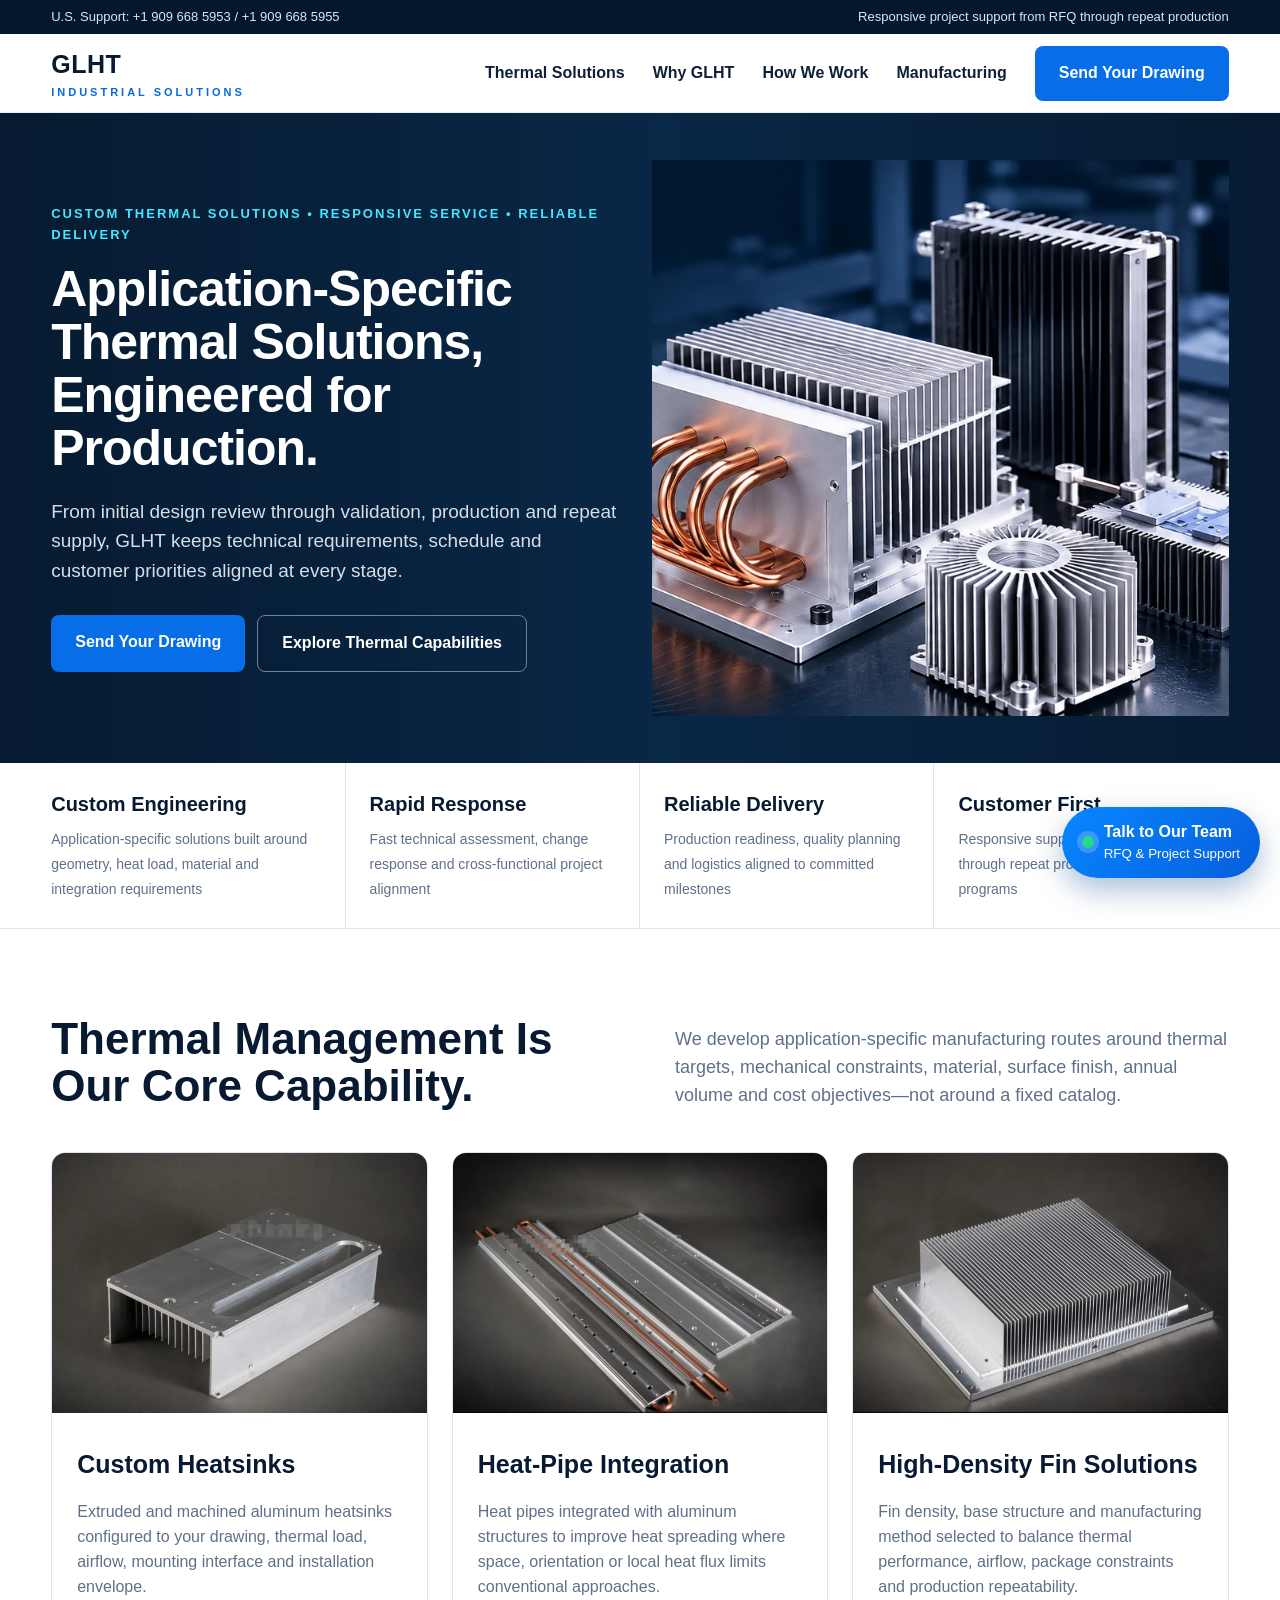
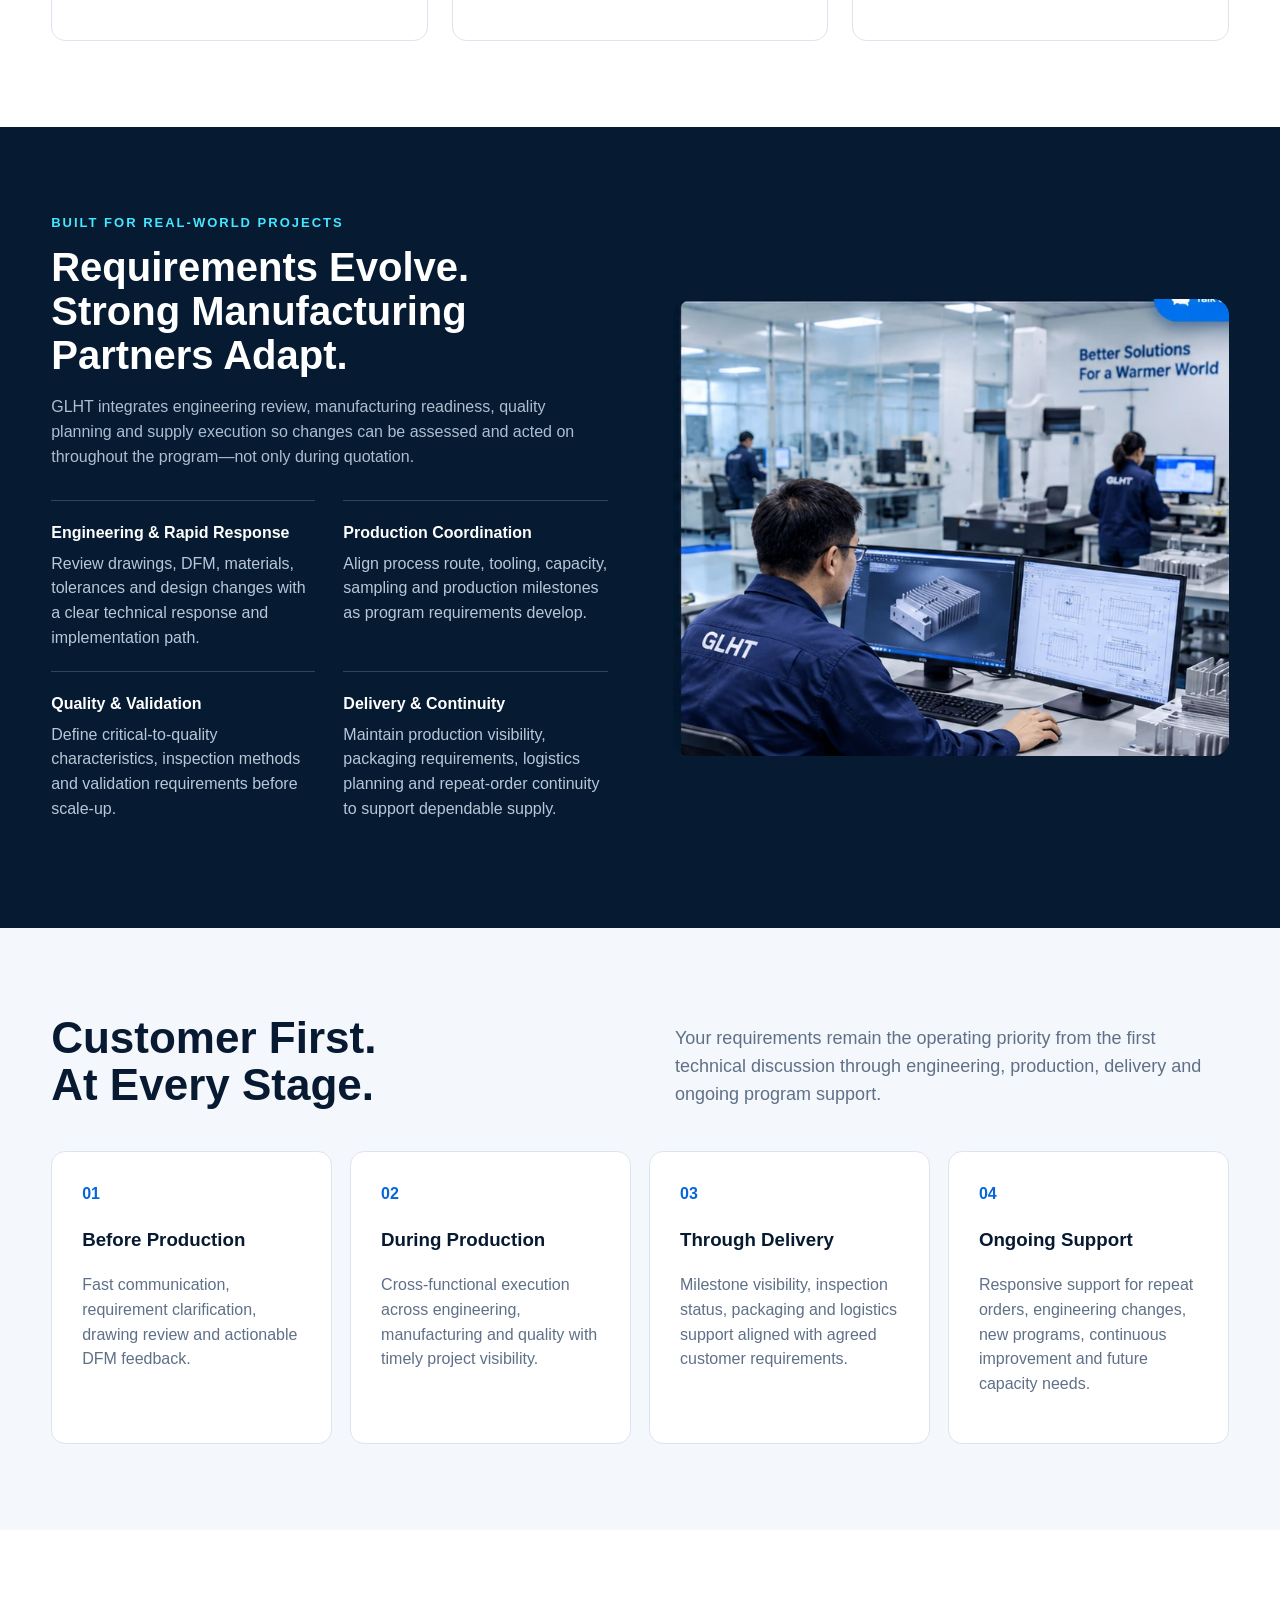
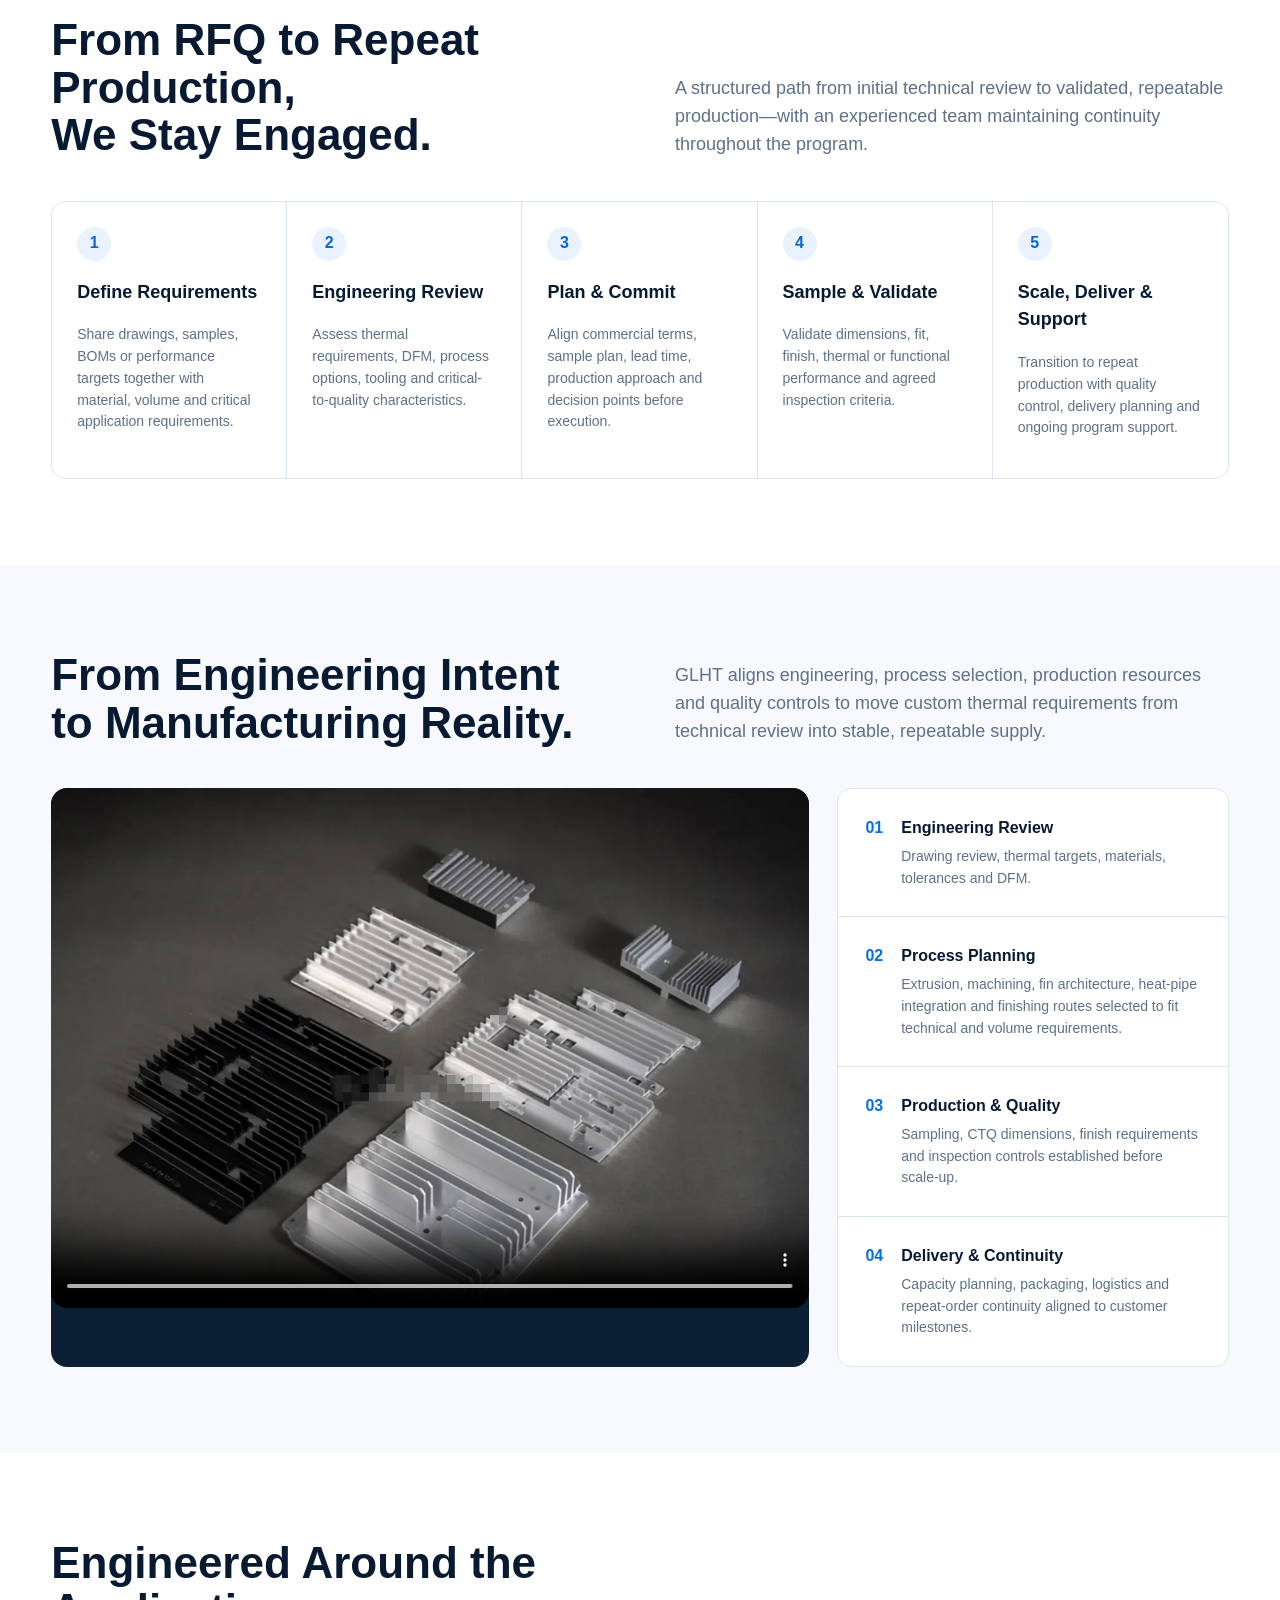
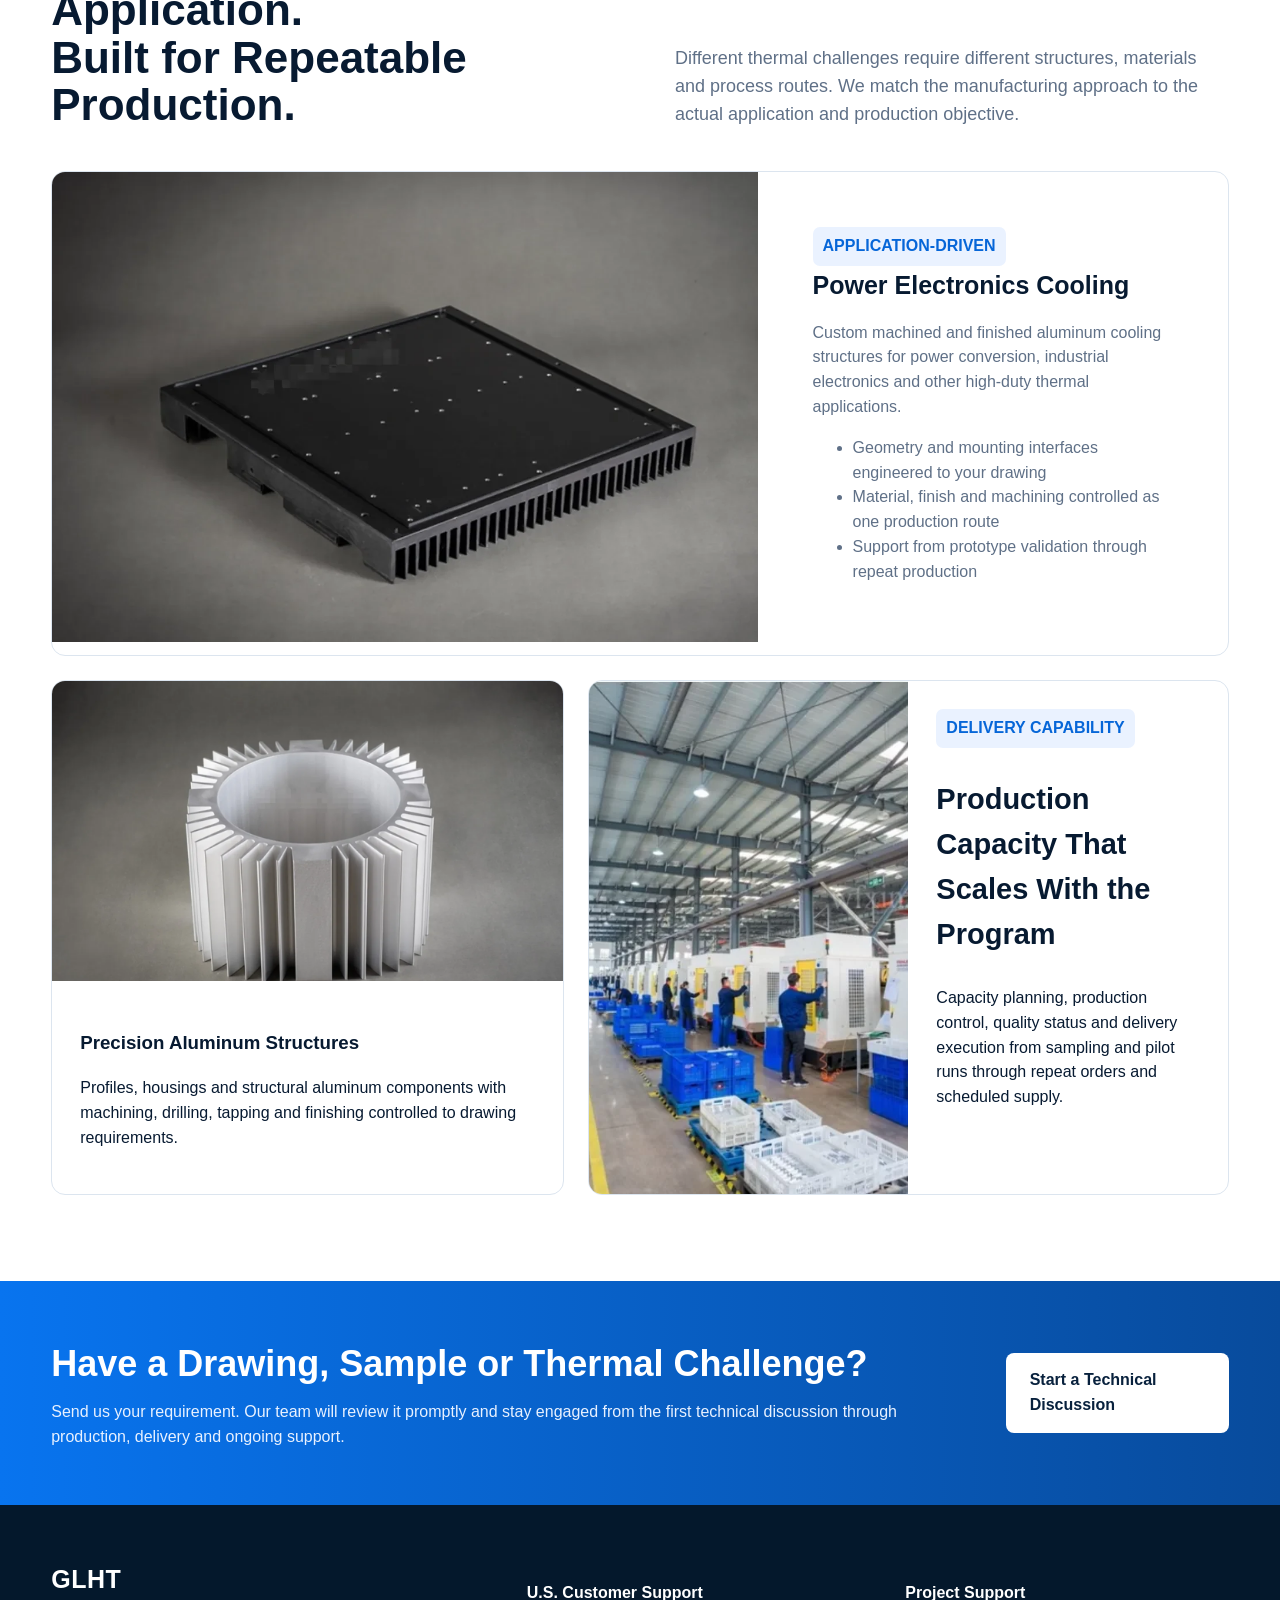
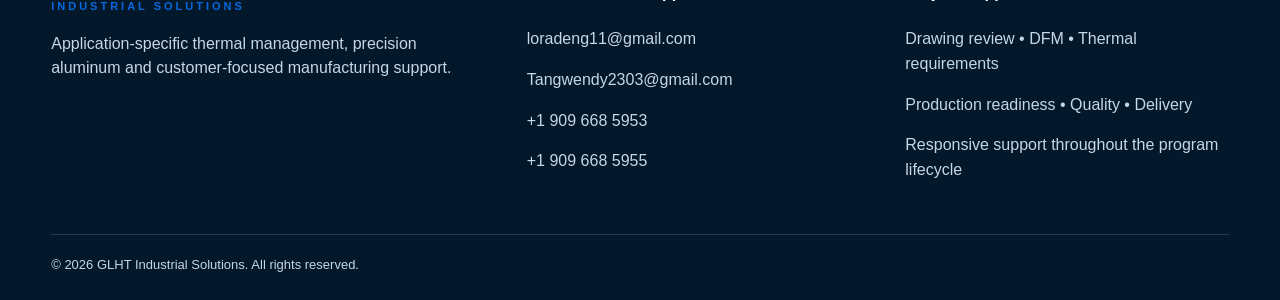
==== commit 91e5149c: "Add files via upload" ====
--- a/index.html
+++ b/index.html
@@ -5,7 +5,7 @@
 <!-- GLHT BUILD V6.6 HERO FIXED --><meta charset="utf-8"><meta name="viewport" content="width=device-width,initial-scale=1">
 <title>GLHT | Custom Thermal Management & Manufacturing Solutions</title>
 <meta name="description" content="GLHT provides custom thermal management, heatsink engineering, manufacturing coordination, responsive project support and reliable delivery for industrial customers.">
-<link rel="stylesheet" href="assets/css/style-v65.css"></head><body>
+<link rel="stylesheet" href="assets/css/style-v67.css"></head><body>
 <div class="topbar"><div class="wrap"><span>U.S. Support: +1 909 668 5953 / +1 909 668 5955</span><span>Responsive project support from RFQ through repeat production</span></div></div>
 <nav class="nav"><div class="wrap"><a class="brand" href="index.html">GLHT<small>INDUSTRIAL SOLUTIONS</small></a><div class="links"><a href="#thermal">Thermal Solutions</a><a href="#strengths">Why GLHT</a><a href="#process">How We Work</a><a href="#manufacturing">Manufacturing</a><a href="contact.html" class="btn">Send Your Drawing</a></div></div></nav>
 
--- a/assets/css/style-v67.css
+++ b/assets/css/style-v67.css
@@ -0,0 +1 @@
+:root{--navy:#061b31;--navy2:#092746;--blue:#0877f9;--cyan:#45e6ff;--ink:#071a31;--muted:#5f7087;--line:#dce5ef;--bg:#f4f7fb}*{box-sizing:border-box}html{scroll-behavior:smooth}body{margin:0;font-family:Arial,Helvetica,sans-serif;color:var(--ink);line-height:1.55}.wrap{width:min(1180px,92%);margin:auto}.topbar{background:#04182c;color:#d9e6f4;font-size:13px}.topbar .wrap,.nav .wrap{display:flex;justify-content:space-between;align-items:center}.topbar .wrap{padding:7px 0}.nav{background:#fff;border-bottom:1px solid #e7edf4;position:sticky;top:0;z-index:20}.nav .wrap{min-height:78px}.brand{font-weight:900;font-size:25px;letter-spacing:.5px;text-decoration:none;color:var(--ink)}.brand small{display:block;color:#0769dc;font-size:11px;letter-spacing:3px}.links{display:flex;align-items:center;gap:28px}.links a{text-decoration:none;color:#102036;font-weight:700}.btn{display:inline-block;background:#086ee7;color:white!important;text-decoration:none;font-weight:800;padding:15px 24px;border-radius:8px}.btn.ghost{background:transparent;border:1px solid #6e8399}.btn.light{background:white;color:#08213d!important}.hero{background:linear-gradient(90deg,#061b31 0%,#092746 52%,#061b31 100%);color:white;overflow:hidden}.hero .wrap{min-height:650px;display:flex;align-items:center;background:url('../images/hero-products-clean-v67.webp') right center/49% auto no-repeat;position:relative}.hero .content{width:48%;padding:80px 0;position:relative;z-index:2}.eyebrow{color:var(--cyan);font-weight:900;letter-spacing:2px;font-size:13px}.hero h1{font-size:50px;line-height:1.06;margin:18px 0 22px;max-width:590px;letter-spacing:-1px}.hero p{font-size:19px;color:#d4dfeb;max-width:650px}.hero-actions{display:flex;gap:12px;margin-top:30px}.proofbar{background:#fff;border-bottom:1px solid var(--line)}.proofgrid{display:grid;grid-template-columns:repeat(4,1fr)}.proof{padding:26px 24px;border-right:1px solid var(--line)}.proof:first-child{padding-left:0}.proof:last-child{border:0}.proof strong{display:block;font-size:20px;margin-bottom:7px}.proof span{color:var(--muted);font-size:14px}section{padding:86px 0}.section-head{display:grid;grid-template-columns:1fr 1fr;gap:70px;align-items:end;margin-bottom:42px}.section-head h2{font-size:44px;line-height:1.08;margin:0}.section-head p{color:var(--muted);font-size:18px;margin:0}.cards{display:grid;grid-template-columns:repeat(3,1fr);gap:24px}.card,.valuebox,.route-feature,.route-split article,.mfg-rail{border:1px solid var(--line);border-radius:14px;overflow:hidden;background:#fff}.card img{width:100%;height:260px;object-fit:cover;background:#dfe7ef}.card-body{padding:25px}.card h3,.route-copy h3{font-size:25px;margin:0 0 10px}.card p,.valuebox p,.route-copy p,.route-copy li{color:var(--muted)}.dark{background:var(--navy);color:white}.capgrid{display:grid;grid-template-columns:1fr 1fr;gap:65px;align-items:center}.capgrid>img{width:100%;border-radius:16px}.checklist{display:grid;grid-template-columns:1fr 1fr;gap:0 28px;margin-top:30px}.check{padding:20px 0;border-top:1px solid #2c4660}.check strong,.check span{display:block}.check span{color:#b7c7d8;margin-top:6px}.value{background:var(--bg)}.valuegrid{display:grid;grid-template-columns:repeat(4,1fr);gap:18px}.valuebox{padding:30px}.num,.tag{color:#0666d8;font-weight:900}.process{display:grid;grid-template-columns:repeat(5,1fr);border:1px solid var(--line);border-radius:14px;overflow:hidden}.step{padding:25px;border-right:1px solid var(--line)}.step:last-child{border:0}.step b{display:grid;place-items:center;width:34px;height:34px;border-radius:50%;background:#eaf2ff;color:#0566da}.step h3{font-size:18px}.step p{font-size:14px;color:var(--muted)}.manufacturing-v5{background:#f7f9fc}.mfg-layout{display:grid;grid-template-columns:1.55fr .8fr;gap:28px}.video-wrap{min-height:520px;border-radius:16px;overflow:hidden;background:#0b1f35}.video-wrap video{display:block;width:100%;height:520px;object-fit:cover;border-radius:16px}.mfg-item{display:flex;gap:18px;padding:27px;border-bottom:1px solid var(--line)}.mfg-item:last-child{border:0}.mfg-item b{color:#0670e8}.mfg-item strong,.mfg-item span{display:block}.mfg-item span{color:var(--muted);font-size:14px;margin-top:5px}.route-feature{display:grid;grid-template-columns:1.5fr 1fr}.route-feature img,.route-split img{width:100%;height:100%;object-fit:cover}.route-feature>img{max-height:470px}.route-copy{padding:55px}.route-copy .tag,.capacity-panel .tag{display:inline-block;background:#eaf2ff;padding:7px 10px;border-radius:7px}.route-split{display:grid;grid-template-columns:1fr 1.25fr;gap:24px;margin-top:24px}.route-split article:first-child{display:grid;grid-template-rows:300px auto}.route-split article>div{padding:28px}.capacity-panel{display:grid;grid-template-columns:1fr 1fr}.capacity-image{padding:0!important;overflow:hidden;background:#eef3f8}.capacity-image img{display:block;width:100%;height:100%;min-height:360px;object-fit:cover}.capacity-panel h3{font-size:29px}.cta{background:linear-gradient(90deg,#0874ef,#084b9c);color:#fff;padding:55px 0}.cta .wrap{display:flex;align-items:center;justify-content:space-between;gap:30px}.cta h2{font-size:36px;margin:0}.cta p{margin:8px 0 0;color:#e8f1ff}.floating-contact{position:fixed;right:20px;bottom:22px;z-index:50;background:linear-gradient(135deg,#0787ff,#075edc);color:#fff;text-decoration:none;border-radius:999px;padding:13px 20px;display:flex;gap:10px;align-items:center;box-shadow:0 12px 30px #003f8c55}.floating-contact small,.floating-contact strong{display:block}.floating-dot{width:12px;height:12px;border-radius:50%;background:#25d88a;box-shadow:0 0 0 5px #ffffff33}.footer{background:#04182c;color:#c7d6e6;padding:55px 0 25px}.footergrid{display:grid;grid-template-columns:1.3fr 1fr 1fr;gap:55px}.footer h4{color:#fff}.footer a{color:#c7d6e6;text-decoration:none}.legal{border-top:1px solid #243a51;margin-top:35px;padding-top:20px;font-size:13px}@media(max-width:900px){.links a:not(.btn){display:none}.hero .wrap{background-size:72%;background-position:145% 50%}.hero .content{width:66%;background:linear-gradient(90deg,#061b31 72%,transparent)}.hero h1{font-size:42px;max-width:560px}.proofgrid,.valuegrid{grid-template-columns:1fr 1fr}.cards,.capgrid,.mfg-layout,.route-feature,.route-split,.section-head{grid-template-columns:1fr}.process{grid-template-columns:1fr}.step{border-right:0;border-bottom:1px solid var(--line)}.footergrid{grid-template-columns:1fr}.route-split article:first-child{grid-template-rows:240px auto}}@media(max-width:600px){.topbar{display:none}.nav .wrap{min-height:66px}.hero .wrap{background:none;min-height:auto}.hero .content{width:100%;padding:65px 0;background:none}.hero h1{font-size:38px}.proofgrid,.valuegrid,.checklist{grid-template-columns:1fr}.proof{border-right:0;border-bottom:1px solid var(--line)}section{padding:60px 0}.section-head h2{font-size:36px}.capacity-panel{grid-template-columns:1fr}.capacity-image{min-height:260px}.floating-contact{right:12px;bottom:12px}.floating-contact small{display:none}.cta .wrap{display:block}.cta .btn{margin-top:20px}}
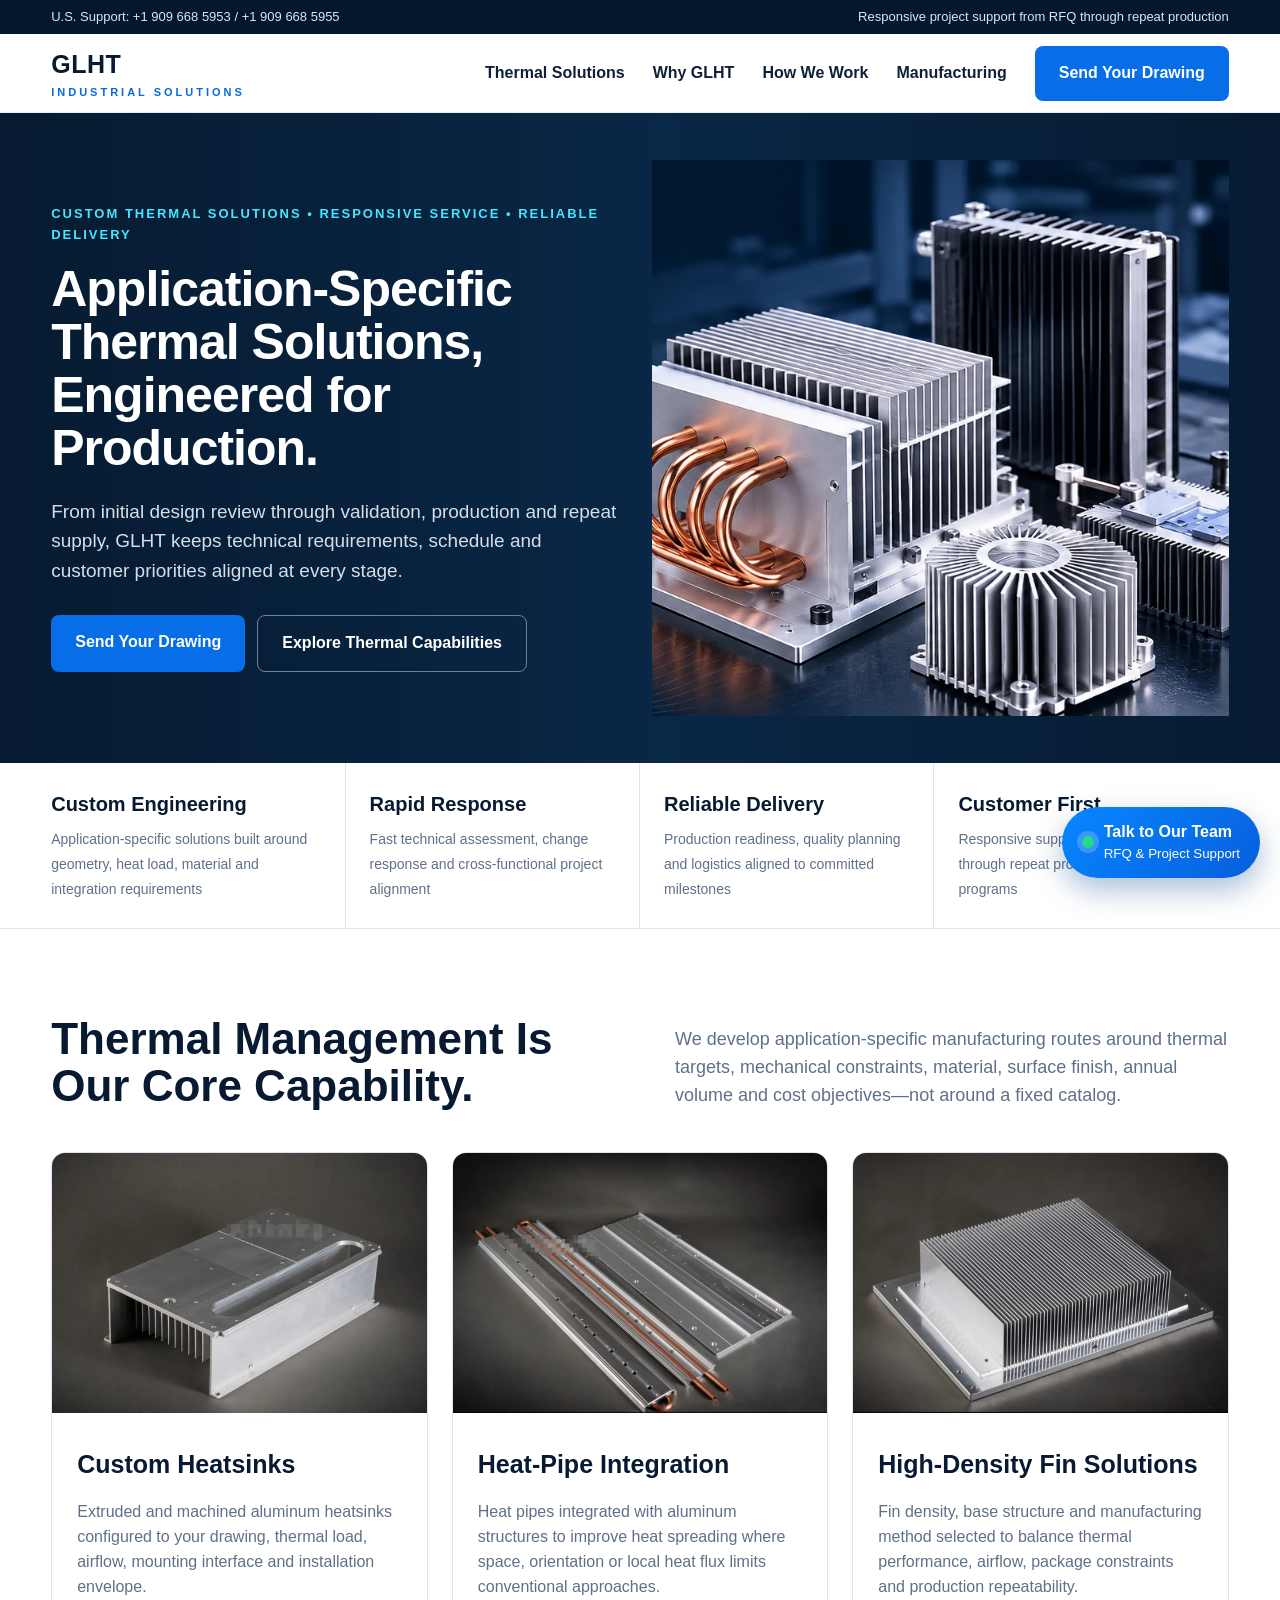
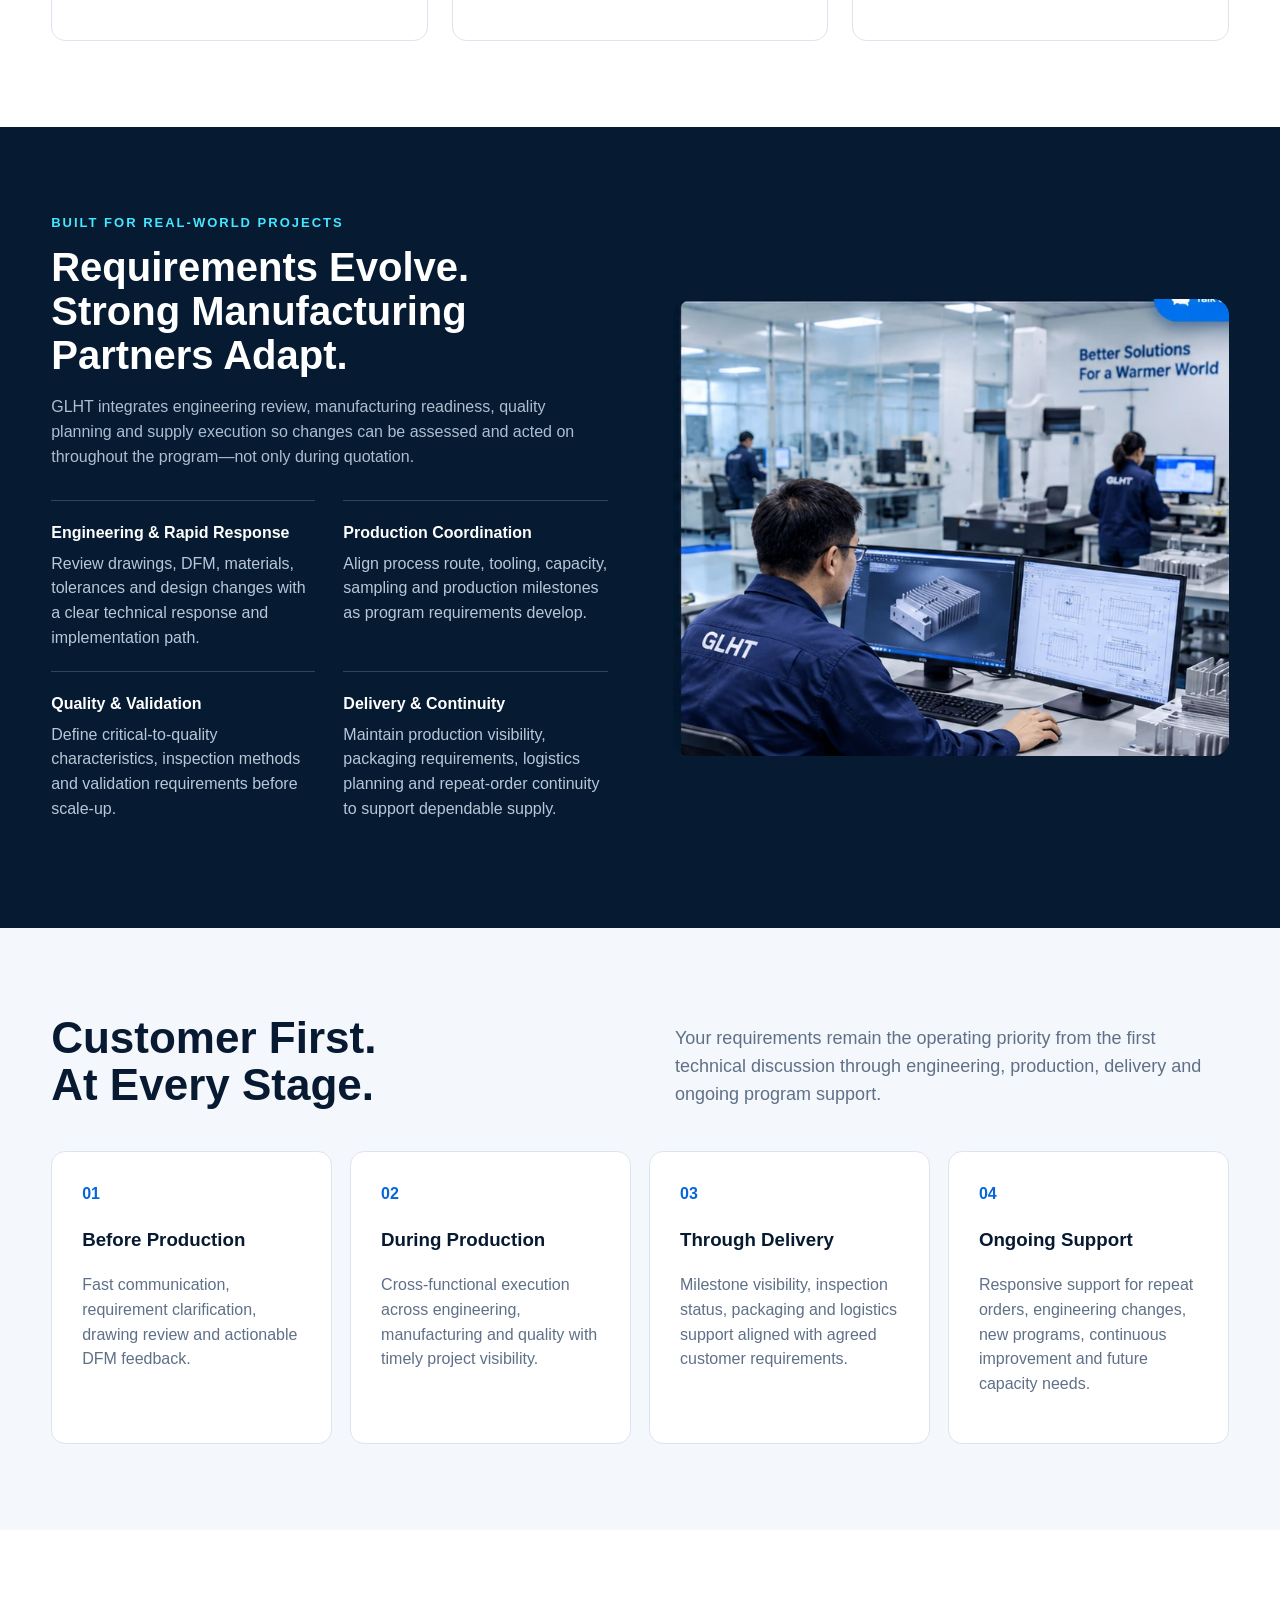
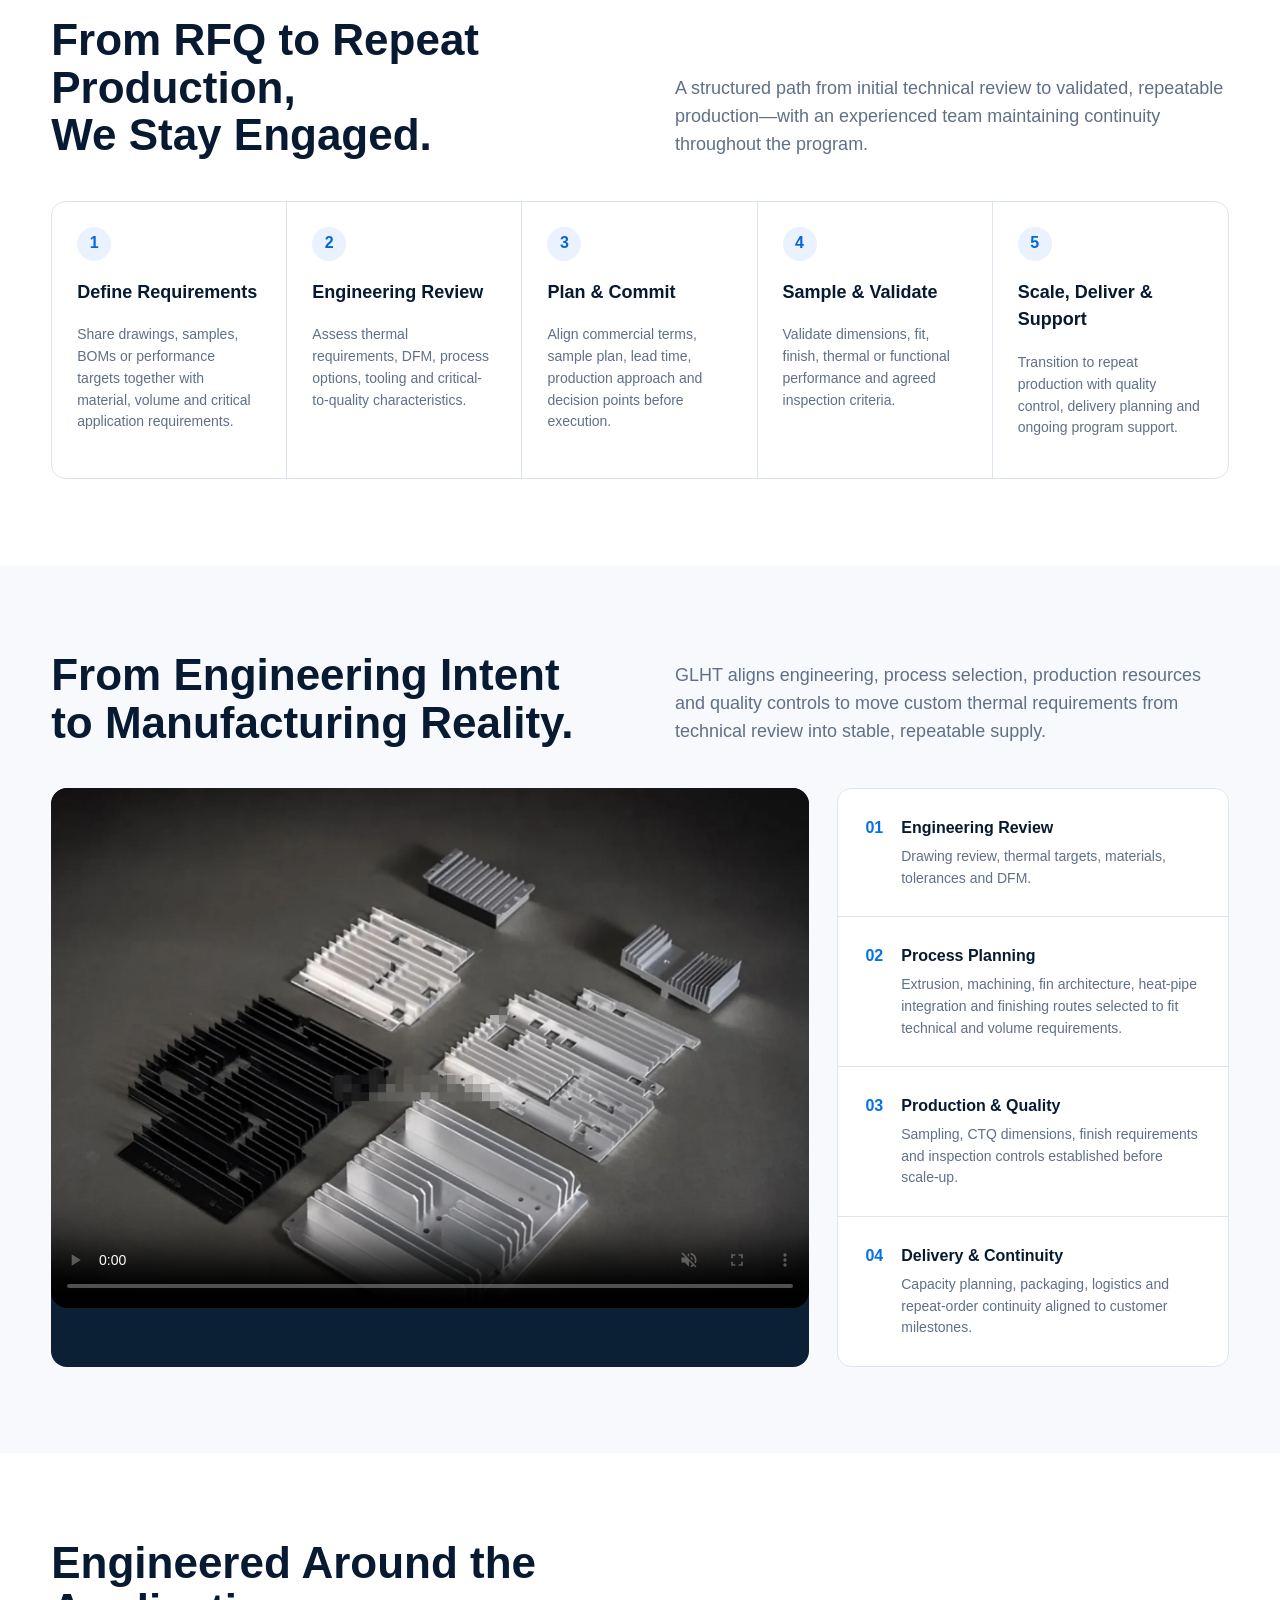
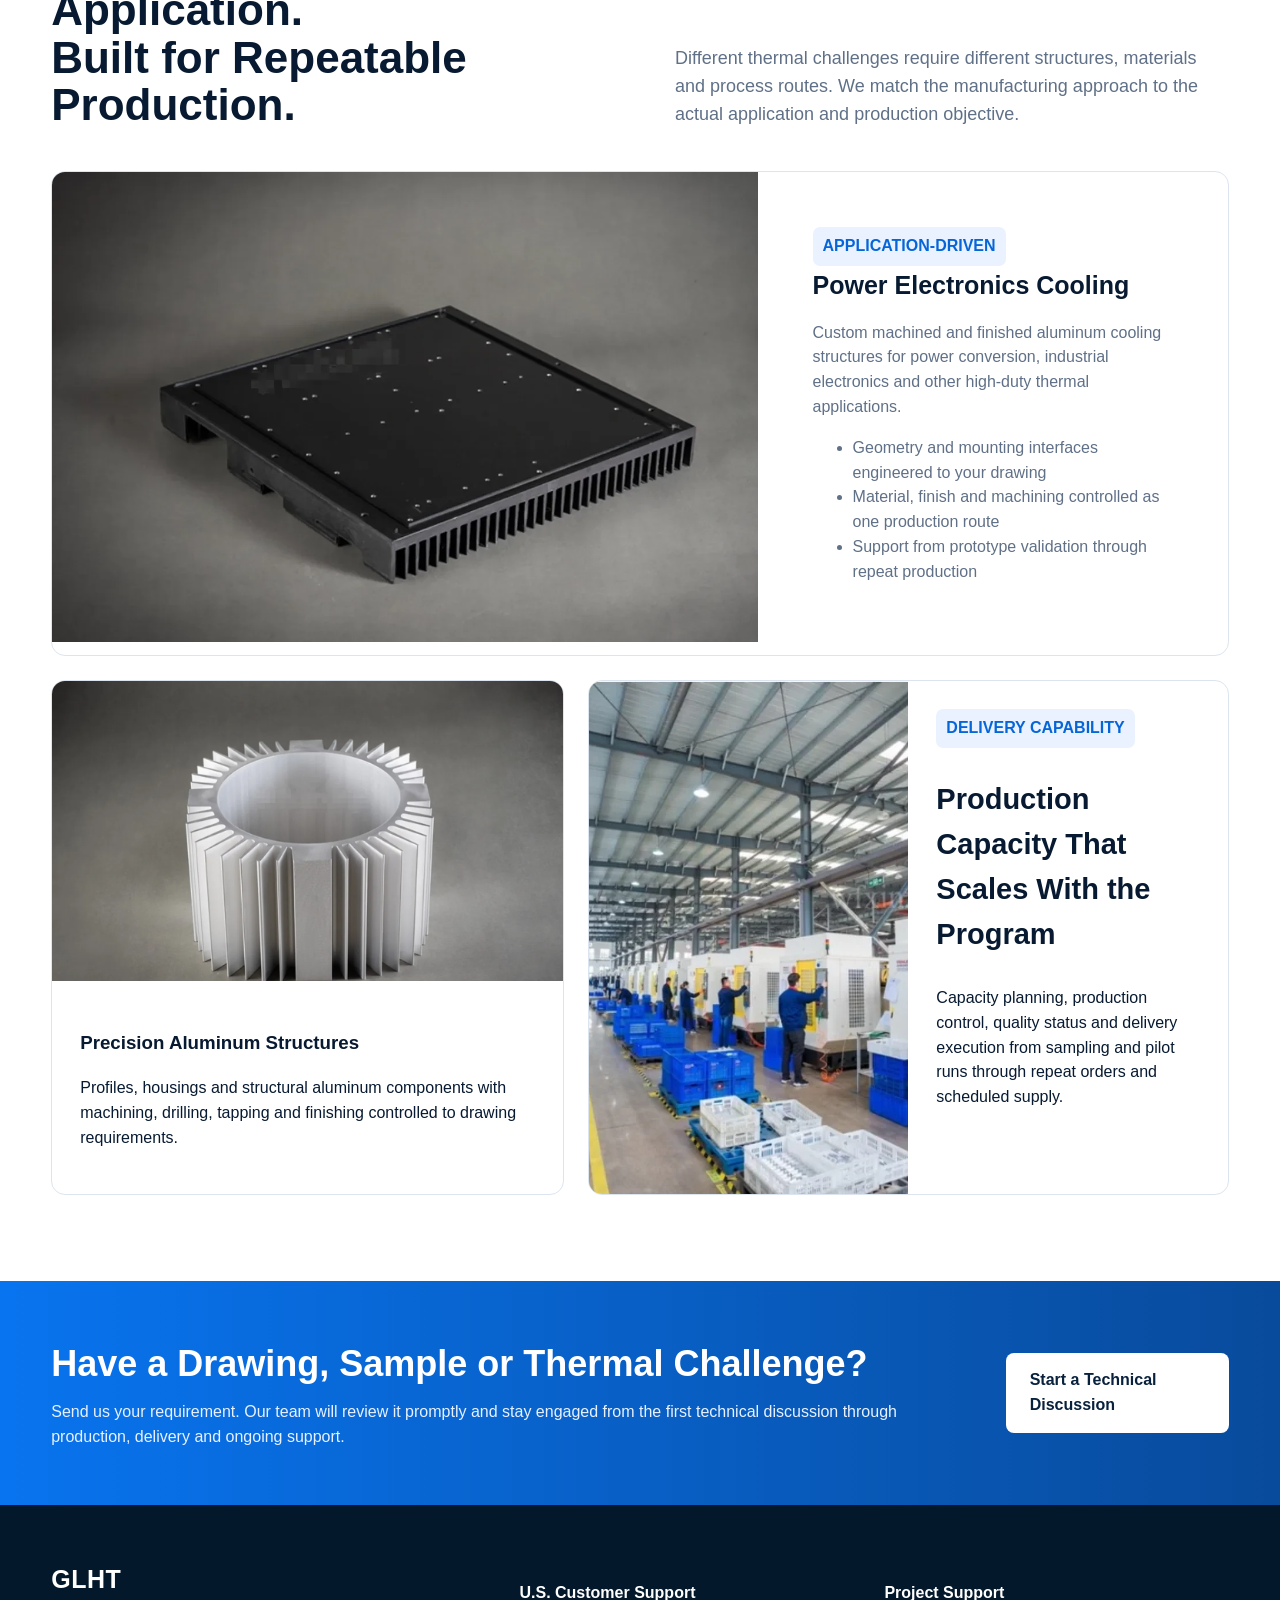
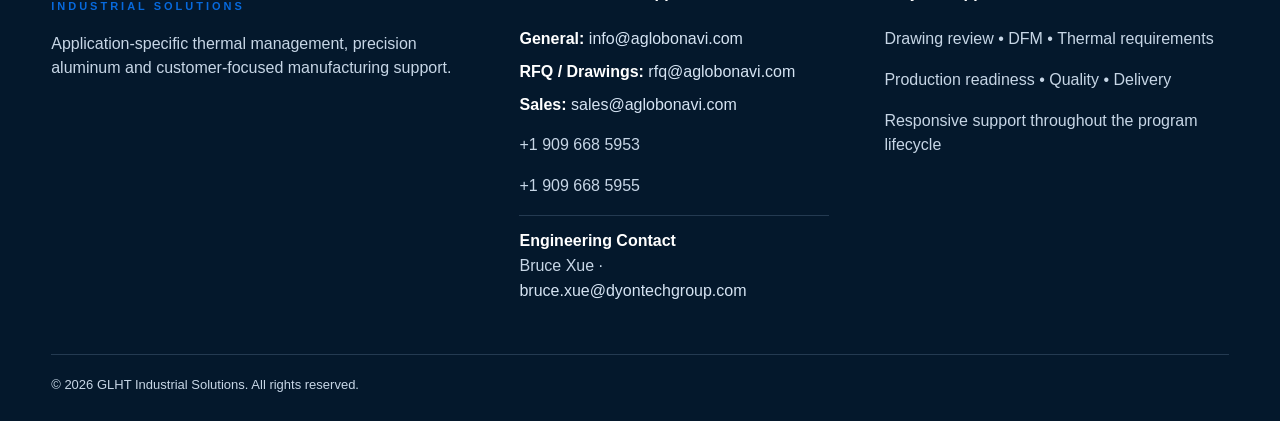
==== commit aeb87afd: "Add files via upload" ====
--- a/index.html
+++ b/index.html
@@ -2,10 +2,10 @@
 <meta http-equiv="Cache-Control" content="no-cache, no-store, must-revalidate">
 <meta http-equiv="Pragma" content="no-cache">
 <meta http-equiv="Expires" content="0">
-<!-- GLHT BUILD V6.6 HERO FIXED --><meta charset="utf-8"><meta name="viewport" content="width=device-width,initial-scale=1">
+<!-- GLHT BUILD V7.0 FINAL CONTACT POLISH --><meta charset="utf-8"><meta name="viewport" content="width=device-width,initial-scale=1">
 <title>GLHT | Custom Thermal Management & Manufacturing Solutions</title>
 <meta name="description" content="GLHT provides custom thermal management, heatsink engineering, manufacturing coordination, responsive project support and reliable delivery for industrial customers.">
-<link rel="stylesheet" href="assets/css/style-v67.css"></head><body>
+<link rel="stylesheet" href="assets/css/style-v70.css"></head><body>
 <div class="topbar"><div class="wrap"><span>U.S. Support: +1 909 668 5953 / +1 909 668 5955</span><span>Responsive project support from RFQ through repeat production</span></div></div>
 <nav class="nav"><div class="wrap"><a class="brand" href="index.html">GLHT<small>INDUSTRIAL SOLUTIONS</small></a><div class="links"><a href="#thermal">Thermal Solutions</a><a href="#strengths">Why GLHT</a><a href="#process">How We Work</a><a href="#manufacturing">Manufacturing</a><a href="contact.html" class="btn">Send Your Drawing</a></div></div></nav>
 
@@ -56,7 +56,7 @@
 </div></div></section>
 
 <section id="manufacturing" class="manufacturing-v5"><div class="wrap"><div class="section-head"><h2>From Engineering Intent<br>to Manufacturing Reality.</h2><p>GLHT aligns engineering, process selection, production resources and quality controls to move custom thermal requirements from technical review into stable, repeatable supply.</p></div>
-<div class="mfg-layout"><div class="video-wrap"><video controls muted loop playsinline preload="metadata" poster="assets/images/manufacturing-intent-v64.webp"><source src="assets/videos/glht-manufacturing-montage-v64.mp4" type="video/mp4"><source src="assets/videos/glht-manufacturing-montage-v64.webm" type="video/webm">Your browser does not support HTML5 video.</video></div>
+<div class="mfg-layout"><div class="video-wrap"><video controls muted loop playsinline preload="metadata" poster="assets/images/manufacturing-intent-v64.webp"><source src="assets/videos/glht-manufacturing-montage-v68.mp4" type="video/mp4">Your browser does not support HTML5 video.</video></div>
 <div class="mfg-rail"><div class="mfg-item"><b>01</b><div><strong>Engineering Review</strong><span>Drawing review, thermal targets, materials, tolerances and DFM.</span></div></div><div class="mfg-item"><b>02</b><div><strong>Process Planning</strong><span>Extrusion, machining, fin architecture, heat-pipe integration and finishing routes selected to fit technical and volume requirements.</span></div></div><div class="mfg-item"><b>03</b><div><strong>Production & Quality</strong><span>Sampling, CTQ dimensions, finish requirements and inspection controls established before scale-up.</span></div></div><div class="mfg-item"><b>04</b><div><strong>Delivery & Continuity</strong><span>Capacity planning, packaging, logistics and repeat-order continuity aligned to customer milestones.</span></div></div></div></div></div></section>
 
 <section class="routes-v5"><div class="wrap"><div class="section-head"><h2>Engineered Around the Application.<br>Built for Repeatable Production.</h2><p>Different thermal challenges require different structures, materials and process routes. We match the manufacturing approach to the actual application and production objective.</p></div>
@@ -67,9 +67,9 @@
 
 <a class="floating-contact" href="contact.html" aria-label="Talk to our team"><span class="floating-dot"></span><span><strong>Talk to Our Team</strong><small>RFQ & Project Support</small></span></a>
 
-<footer class="footer"><div class="wrap"><div class="footergrid">
+<footer class="footer footer-v70"><div class="wrap"><div class="footergrid">
 <div><div class="brand" style="color:white">GLHT<small>INDUSTRIAL SOLUTIONS</small></div><p>Application-specific thermal management, precision aluminum and customer-focused manufacturing support.</p></div>
-<div><h4>U.S. Customer Support</h4><p class="contactline"><a href="mailto:loradeng11@gmail.com">loradeng11@gmail.com</a></p><p class="contactline"><a href="mailto:Tangwendy2303@gmail.com">Tangwendy2303@gmail.com</a></p><p class="contactline">+1 909 668 5953</p><p class="contactline">+1 909 668 5955</p></div>
+<div class="support-links"><h4>U.S. Customer Support</h4><a href="mailto:info@aglobonavi.com"><strong>General:</strong> info@aglobonavi.com</a><a href="mailto:rfq@aglobonavi.com"><strong>RFQ / Drawings:</strong> rfq@aglobonavi.com</a><a href="mailto:sales@aglobonavi.com"><strong>Sales:</strong> sales@aglobonavi.com</a><p class="contactline">+1 909 668 5953</p><p class="contactline">+1 909 668 5955</p><p class="contactline footer-engineering"><strong>Engineering Contact</strong><br>Bruce Xue · <a href="mailto:bruce.xue@dyontechgroup.com">bruce.xue@dyontechgroup.com</a></p></div>
 <div><h4>Project Support</h4><p>Drawing review • DFM • Thermal requirements</p><p>Production readiness • Quality • Delivery</p><p>Responsive support throughout the program lifecycle</p></div>
 </div><div class="legal">© 2026 GLHT Industrial Solutions. All rights reserved.</div></div></footer>
 </body></html>
--- a/assets/css/style-v70.css
+++ b/assets/css/style-v70.css
@@ -0,0 +1,49 @@
+:root{--navy:#061b31;--navy2:#092746;--blue:#0877f9;--cyan:#45e6ff;--ink:#071a31;--muted:#5f7087;--line:#dce5ef;--bg:#f4f7fb}*{box-sizing:border-box}html{scroll-behavior:smooth}body{margin:0;font-family:Arial,Helvetica,sans-serif;color:var(--ink);line-height:1.55}.wrap{width:min(1180px,92%);margin:auto}.topbar{background:#04182c;color:#d9e6f4;font-size:13px}.topbar .wrap,.nav .wrap{display:flex;justify-content:space-between;align-items:center}.topbar .wrap{padding:7px 0}.nav{background:#fff;border-bottom:1px solid #e7edf4;position:sticky;top:0;z-index:20}.nav .wrap{min-height:78px}.brand{font-weight:900;font-size:25px;letter-spacing:.5px;text-decoration:none;color:var(--ink)}.brand small{display:block;color:#0769dc;font-size:11px;letter-spacing:3px}.links{display:flex;align-items:center;gap:28px}.links a{text-decoration:none;color:#102036;font-weight:700}.btn{display:inline-block;background:#086ee7;color:white!important;text-decoration:none;font-weight:800;padding:15px 24px;border-radius:8px}.btn.ghost{background:transparent;border:1px solid #6e8399}.btn.light{background:white;color:#08213d!important}.hero{background:linear-gradient(90deg,#061b31 0%,#092746 52%,#061b31 100%);color:white;overflow:hidden}.hero .wrap{min-height:650px;display:flex;align-items:center;background:url('../images/hero-products-clean-v67.webp') right center/49% auto no-repeat;position:relative}.hero .content{width:48%;padding:80px 0;position:relative;z-index:2}.eyebrow{color:var(--cyan);font-weight:900;letter-spacing:2px;font-size:13px}.hero h1{font-size:50px;line-height:1.06;margin:18px 0 22px;max-width:590px;letter-spacing:-1px}.hero p{font-size:19px;color:#d4dfeb;max-width:650px}.hero-actions{display:flex;gap:12px;margin-top:30px}.proofbar{background:#fff;border-bottom:1px solid var(--line)}.proofgrid{display:grid;grid-template-columns:repeat(4,1fr)}.proof{padding:26px 24px;border-right:1px solid var(--line)}.proof:first-child{padding-left:0}.proof:last-child{border:0}.proof strong{display:block;font-size:20px;margin-bottom:7px}.proof span{color:var(--muted);font-size:14px}section{padding:86px 0}.section-head{display:grid;grid-template-columns:1fr 1fr;gap:70px;align-items:end;margin-bottom:42px}.section-head h2{font-size:44px;line-height:1.08;margin:0}.section-head p{color:var(--muted);font-size:18px;margin:0}.cards{display:grid;grid-template-columns:repeat(3,1fr);gap:24px}.card,.valuebox,.route-feature,.route-split article,.mfg-rail{border:1px solid var(--line);border-radius:14px;overflow:hidden;background:#fff}.card img{width:100%;height:260px;object-fit:cover;background:#dfe7ef}.card-body{padding:25px}.card h3,.route-copy h3{font-size:25px;margin:0 0 10px}.card p,.valuebox p,.route-copy p,.route-copy li{color:var(--muted)}.dark{background:var(--navy);color:white}.capgrid{display:grid;grid-template-columns:1fr 1fr;gap:65px;align-items:center}.capgrid>img{width:100%;border-radius:16px}.checklist{display:grid;grid-template-columns:1fr 1fr;gap:0 28px;margin-top:30px}.check{padding:20px 0;border-top:1px solid #2c4660}.check strong,.check span{display:block}.check span{color:#b7c7d8;margin-top:6px}.value{background:var(--bg)}.valuegrid{display:grid;grid-template-columns:repeat(4,1fr);gap:18px}.valuebox{padding:30px}.num,.tag{color:#0666d8;font-weight:900}.process{display:grid;grid-template-columns:repeat(5,1fr);border:1px solid var(--line);border-radius:14px;overflow:hidden}.step{padding:25px;border-right:1px solid var(--line)}.step:last-child{border:0}.step b{display:grid;place-items:center;width:34px;height:34px;border-radius:50%;background:#eaf2ff;color:#0566da}.step h3{font-size:18px}.step p{font-size:14px;color:var(--muted)}.manufacturing-v5{background:#f7f9fc}.mfg-layout{display:grid;grid-template-columns:1.55fr .8fr;gap:28px}.video-wrap{min-height:520px;border-radius:16px;overflow:hidden;background:#0b1f35}.video-wrap video{display:block;width:100%;height:520px;object-fit:cover;border-radius:16px}.mfg-item{display:flex;gap:18px;padding:27px;border-bottom:1px solid var(--line)}.mfg-item:last-child{border:0}.mfg-item b{color:#0670e8}.mfg-item strong,.mfg-item span{display:block}.mfg-item span{color:var(--muted);font-size:14px;margin-top:5px}.route-feature{display:grid;grid-template-columns:1.5fr 1fr}.route-feature img,.route-split img{width:100%;height:100%;object-fit:cover}.route-feature>img{max-height:470px}.route-copy{padding:55px}.route-copy .tag,.capacity-panel .tag{display:inline-block;background:#eaf2ff;padding:7px 10px;border-radius:7px}.route-split{display:grid;grid-template-columns:1fr 1.25fr;gap:24px;margin-top:24px}.route-split article:first-child{display:grid;grid-template-rows:300px auto}.route-split article>div{padding:28px}.capacity-panel{display:grid;grid-template-columns:1fr 1fr}.capacity-image{padding:0!important;overflow:hidden;background:#eef3f8}.capacity-image img{display:block;width:100%;height:100%;min-height:360px;object-fit:cover}.capacity-panel h3{font-size:29px}.cta{background:linear-gradient(90deg,#0874ef,#084b9c);color:#fff;padding:55px 0}.cta .wrap{display:flex;align-items:center;justify-content:space-between;gap:30px}.cta h2{font-size:36px;margin:0}.cta p{margin:8px 0 0;color:#e8f1ff}.floating-contact{position:fixed;right:20px;bottom:22px;z-index:50;background:linear-gradient(135deg,#0787ff,#075edc);color:#fff;text-decoration:none;border-radius:999px;padding:13px 20px;display:flex;gap:10px;align-items:center;box-shadow:0 12px 30px #003f8c55}.floating-contact small,.floating-contact strong{display:block}.floating-dot{width:12px;height:12px;border-radius:50%;background:#25d88a;box-shadow:0 0 0 5px #ffffff33}.footer{background:#04182c;color:#c7d6e6;padding:55px 0 25px}.footergrid{display:grid;grid-template-columns:1.3fr 1fr 1fr;gap:55px}.footer h4{color:#fff}.footer a{color:#c7d6e6;text-decoration:none}.legal{border-top:1px solid #243a51;margin-top:35px;padding-top:20px;font-size:13px}@media(max-width:900px){.links a:not(.btn){display:none}.hero .wrap{background-size:72%;background-position:145% 50%}.hero .content{width:66%;background:linear-gradient(90deg,#061b31 72%,transparent)}.hero h1{font-size:42px;max-width:560px}.proofgrid,.valuegrid{grid-template-columns:1fr 1fr}.cards,.capgrid,.mfg-layout,.route-feature,.route-split,.section-head{grid-template-columns:1fr}.process{grid-template-columns:1fr}.step{border-right:0;border-bottom:1px solid var(--line)}.footergrid{grid-template-columns:1fr}.route-split article:first-child{grid-template-rows:240px auto}}@media(max-width:600px){.topbar{display:none}.nav .wrap{min-height:66px}.hero .wrap{background:none;min-height:auto}.hero .content{width:100%;padding:65px 0;background:none}.hero h1{font-size:38px}.proofgrid,.valuegrid,.checklist{grid-template-columns:1fr}.proof{border-right:0;border-bottom:1px solid var(--line)}section{padding:60px 0}.section-head h2{font-size:36px}.capacity-panel{grid-template-columns:1fr}.capacity-image{min-height:260px}.floating-contact{right:12px;bottom:12px}.floating-contact small{display:none}.cta .wrap{display:block}.cta .btn{margin-top:20px}}
+
+/* V6.8 contact/RFQ polish */
+.contact-layout{display:grid;grid-template-columns:.86fr 1.14fr;gap:46px;align-items:start}.contact-left{display:grid;gap:22px}.contactcard{border:1px solid var(--line);border-radius:14px;background:#fff;padding:28px}.contactcard h3{margin:0 0 22px;font-size:23px}.contactcard p{margin:0 0 22px}.contactcard a{color:#066be1}.engineering-contact{margin-top:28px;padding-top:22px;border-top:1px solid var(--line);display:grid;gap:4px}.engineering-contact span{color:#0874ef;font-weight:900;font-size:12px;letter-spacing:1.4px;text-transform:uppercase}.engineering-contact strong{font-size:19px}.rfq-help ul{list-style:none;padding:0;margin:0}.rfq-help li{position:relative;padding:12px 0 12px 25px;border-top:1px solid #edf1f6;color:#334861}.rfq-help li:first-child{border-top:0}.rfq-help li:before{content:'✓';position:absolute;left:0;color:#0874ef;font-weight:900}.rfq-panel{background:linear-gradient(145deg,#071d35,#0a3158);color:#fff;border-radius:18px;padding:38px;box-shadow:0 18px 50px #061b3120;position:sticky;top:105px}.rfq-panel h3{font-size:31px;line-height:1.15;margin:8px 0 10px}.rfq-panel>p{color:#c4d4e5;margin:0 0 28px}.rfq-kicker{color:var(--cyan);font-weight:900;font-size:12px;letter-spacing:2px}.rfq-form{display:grid;gap:16px}.field-row{display:grid;grid-template-columns:1fr 1fr;gap:14px}.rfq-form label{display:grid;gap:7px;font-size:13px;font-weight:800;color:#dbe8f5}.rfq-form input,.rfq-form textarea{width:100%;border:1px solid #47637e;background:#fff;color:#071a31;border-radius:8px;padding:12px 13px;font:inherit;outline:none}.rfq-form input:focus,.rfq-form textarea:focus{border-color:#39dff9;box-shadow:0 0 0 3px #45e6ff22}.attach-note{border:1px dashed #52718e;border-radius:9px;padding:13px 15px;display:grid;gap:2px;background:#ffffff08}.attach-note span{font-size:12px;color:#b8cce0}.rfq-submit{border:0;cursor:pointer;font-size:16px;width:100%;margin-top:2px}.footer-engineering{margin-top:15px;padding-top:13px;border-top:1px solid #243a51}@media(max-width:900px){.contact-layout{grid-template-columns:1fr}.rfq-panel{position:static}.field-row{grid-template-columns:1fr}}
+
+/* V7.0 final contact + corporate email polish */
+.contact-section-v70{padding:72px 0 54px;background:#f7f9fc}
+.contact-intro-v70{display:grid;grid-template-columns:.92fr 1.08fr;gap:72px;align-items:end;margin-bottom:36px}
+.contact-intro-v70 .eyebrow{color:#0874ef;margin-bottom:10px}
+.contact-intro-v70 h1{margin:0;color:#071a31;font-size:54px;line-height:1.05;letter-spacing:-1.5px}
+.contact-intro-v70>p{margin:0;color:#5b6d82;font-size:20px;line-height:1.55;max-width:620px}
+.contact-grid-v70{display:grid;grid-template-columns:.82fr 1.18fr;gap:34px;align-items:stretch}
+.contact-info-v70,.project-form-v70{background:#fff;border:1px solid #e2e8f0;border-radius:18px;box-shadow:0 12px 34px rgba(11,31,55,.06)}
+.contact-info-v70{padding:30px;display:grid;align-content:start;gap:0}
+.contact-info-v70 h3{font-size:24px;margin:0 0 22px;color:#071a31}
+.contact-row-v70{display:grid;grid-template-columns:48px 1fr;gap:14px;padding:16px 0;border-top:1px solid #edf1f6}
+.contact-row-v70:first-of-type{border-top:0;padding-top:0}
+.contact-icon-v70{width:42px;height:42px;border-radius:50%;display:grid;place-items:center;background:#edf6ff;color:#0874ef;font-weight:900;font-size:18px}
+.contact-row-v70:nth-of-type(2) .contact-icon-v70{background:#edf9ef;color:#22a05a}
+.contact-row-v70:nth-of-type(3) .contact-icon-v70{background:#fff4e8;color:#e98015}
+.contact-row-v70:nth-of-type(4) .contact-icon-v70{background:#f1efff;color:#7057d9}
+.contact-row-v70:nth-of-type(5) .contact-icon-v70{background:#fff8df;color:#b98400}
+.contact-row-v70 strong{display:block;color:#071a31;margin-bottom:4px;font-size:15px}
+.contact-row-v70 a{color:#066be1;font-weight:700}
+.contact-row-v70 p,.contact-row-v70 small{margin:3px 0 0;color:#617389;line-height:1.45}
+.contact-row-v70 .phone-list{color:#071a31;line-height:1.55}
+.rfq-checklist-v70{margin-top:18px;padding-top:18px;border-top:1px solid #edf1f6}
+.rfq-checklist-v70 h4{margin:0 0 10px;color:#071a31}
+.rfq-checklist-v70 ul{margin:0;padding:0;list-style:none;display:grid;gap:8px;color:#5e7188;font-size:14px}
+.rfq-checklist-v70 li:before{content:'✓';color:#0874ef;font-weight:900;margin-right:8px}
+.project-form-v70{padding:30px 34px;display:flex;flex-direction:column}
+.form-title-v70{display:grid;grid-template-columns:48px 1fr;gap:14px;align-items:start;padding-bottom:20px;border-bottom:1px solid #e8edf3;margin-bottom:20px}
+.form-title-v70 .contact-icon-v70{background:#eaf4ff}
+.form-title-v70 h3{margin:0 0 4px;color:#071a31;font-size:24px}
+.form-title-v70 p{margin:0;color:#617389}
+.rfq-form-v70{display:grid;gap:15px;flex:1}
+.rfq-form-v70 .field-row{display:grid;grid-template-columns:1fr 1fr;gap:14px}
+.rfq-form-v70 label{display:grid;gap:7px;color:#13263d;font-size:13px;font-weight:800}
+.rfq-form-v70 input,.rfq-form-v70 select,.rfq-form-v70 textarea{width:100%;border:1px solid #d9e1ea;background:#fff;color:#071a31;border-radius:8px;padding:12px 13px;font:inherit;outline:none}
+.rfq-form-v70 input:focus,.rfq-form-v70 select:focus,.rfq-form-v70 textarea:focus{border-color:#0874ef;box-shadow:0 0 0 3px rgba(8,116,239,.10)}
+.upload-note-v70{border:1px dashed #8ab9ef;background:#f7fbff;border-radius:9px;padding:14px 16px;display:grid;gap:3px}
+.upload-note-v70 strong{color:#0867d6}.upload-note-v70 span{color:#6b7d92;font-size:12px}
+.form-actions-v70{display:grid;grid-template-columns:1fr auto;gap:18px;align-items:center;margin-top:2px}
+.form-actions-v70 .btn{border:0;cursor:pointer;width:100%}.secure-note-v70{font-size:12px;color:#6b7d92;max-width:180px}
+.footer-v70 .footergrid{grid-template-columns:1.2fr .9fr 1fr}
+.footer-v70 .support-links a{display:block;margin:0 0 8px;color:#d6e4f3}
+.footer-v70 .support-links strong{color:#fff}
+@media(max-width:1000px){.contact-intro-v70{grid-template-columns:1fr;gap:20px}.contact-intro-v70 h1{font-size:45px}.contact-grid-v70{grid-template-columns:1fr}.project-form-v70{padding:28px}.footer-v70 .footergrid{grid-template-columns:1fr 1fr}}
+@media(max-width:650px){.contact-section-v70{padding:46px 0}.contact-intro-v70 h1{font-size:38px}.contact-intro-v70>p{font-size:17px}.contact-info-v70,.project-form-v70{padding:22px}.rfq-form-v70 .field-row{grid-template-columns:1fr}.form-actions-v70{grid-template-columns:1fr}.secure-note-v70{max-width:none}.footer-v70 .footergrid{grid-template-columns:1fr}}
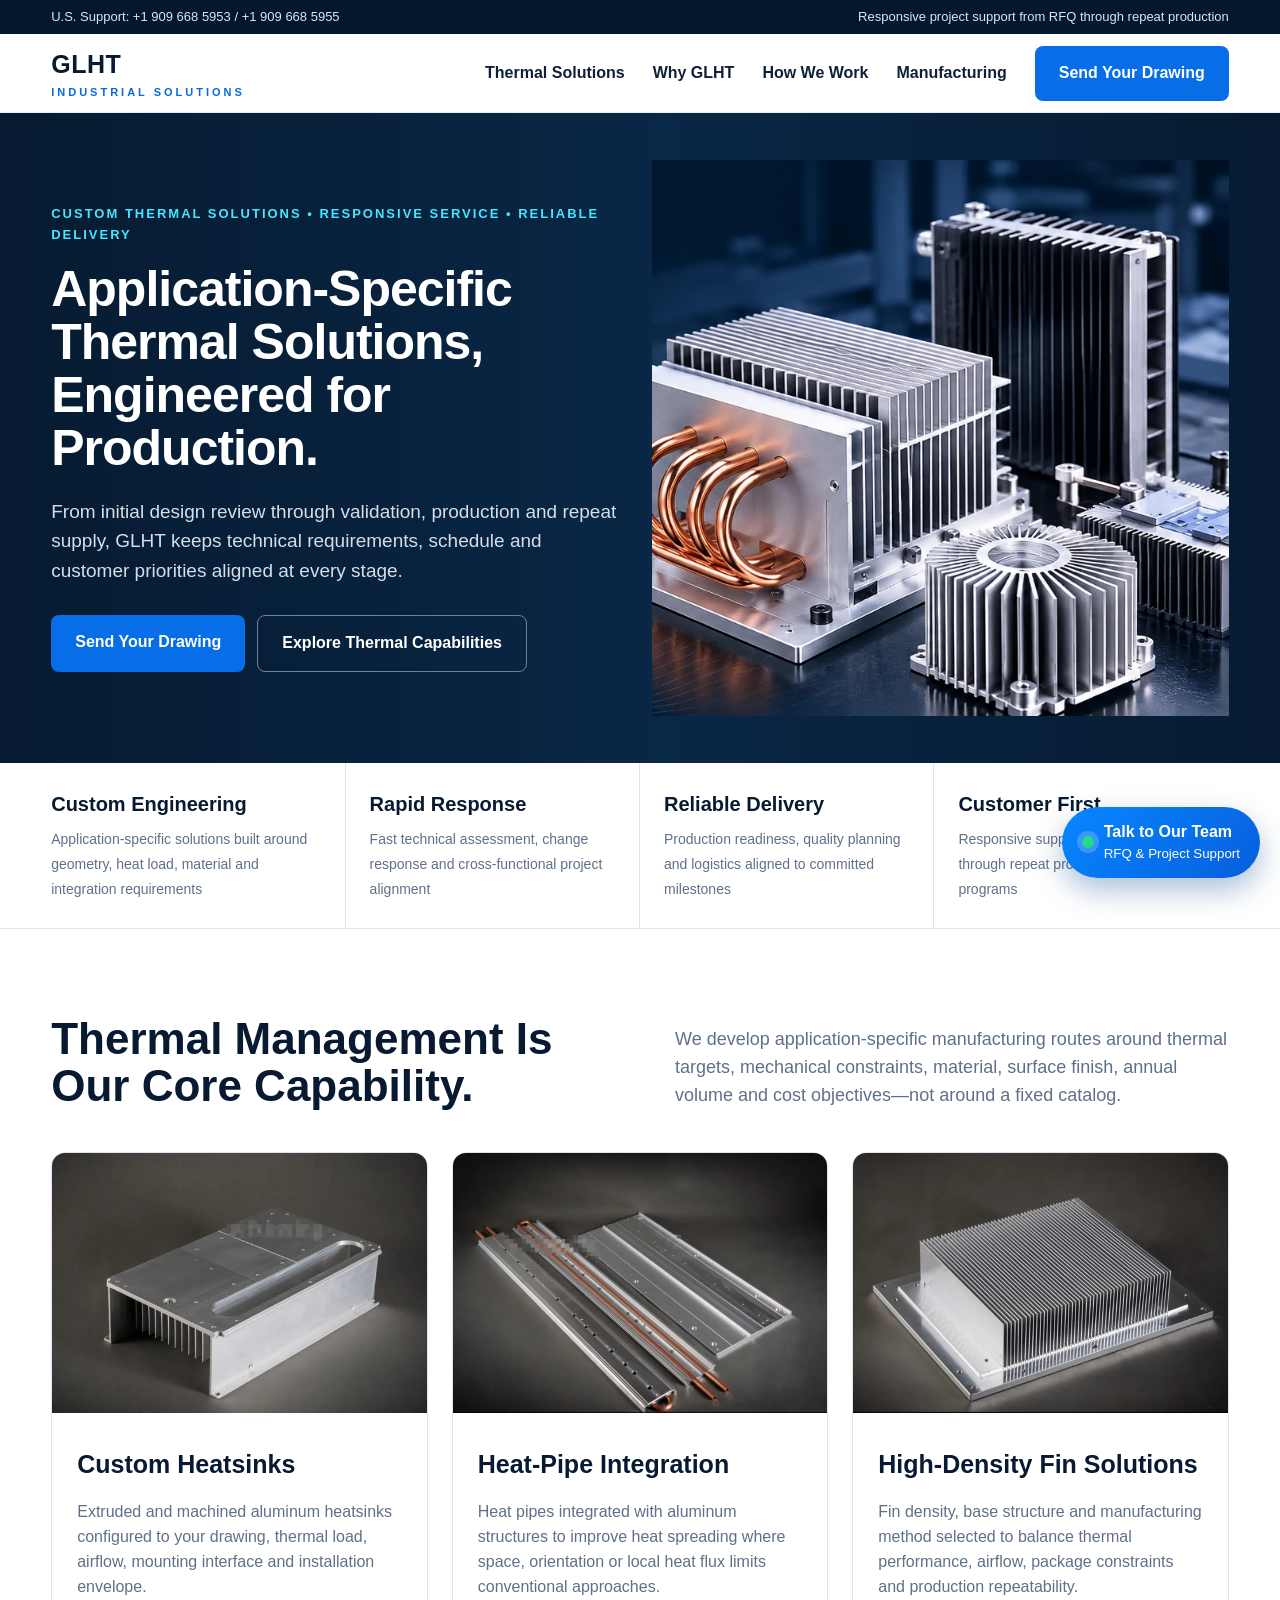
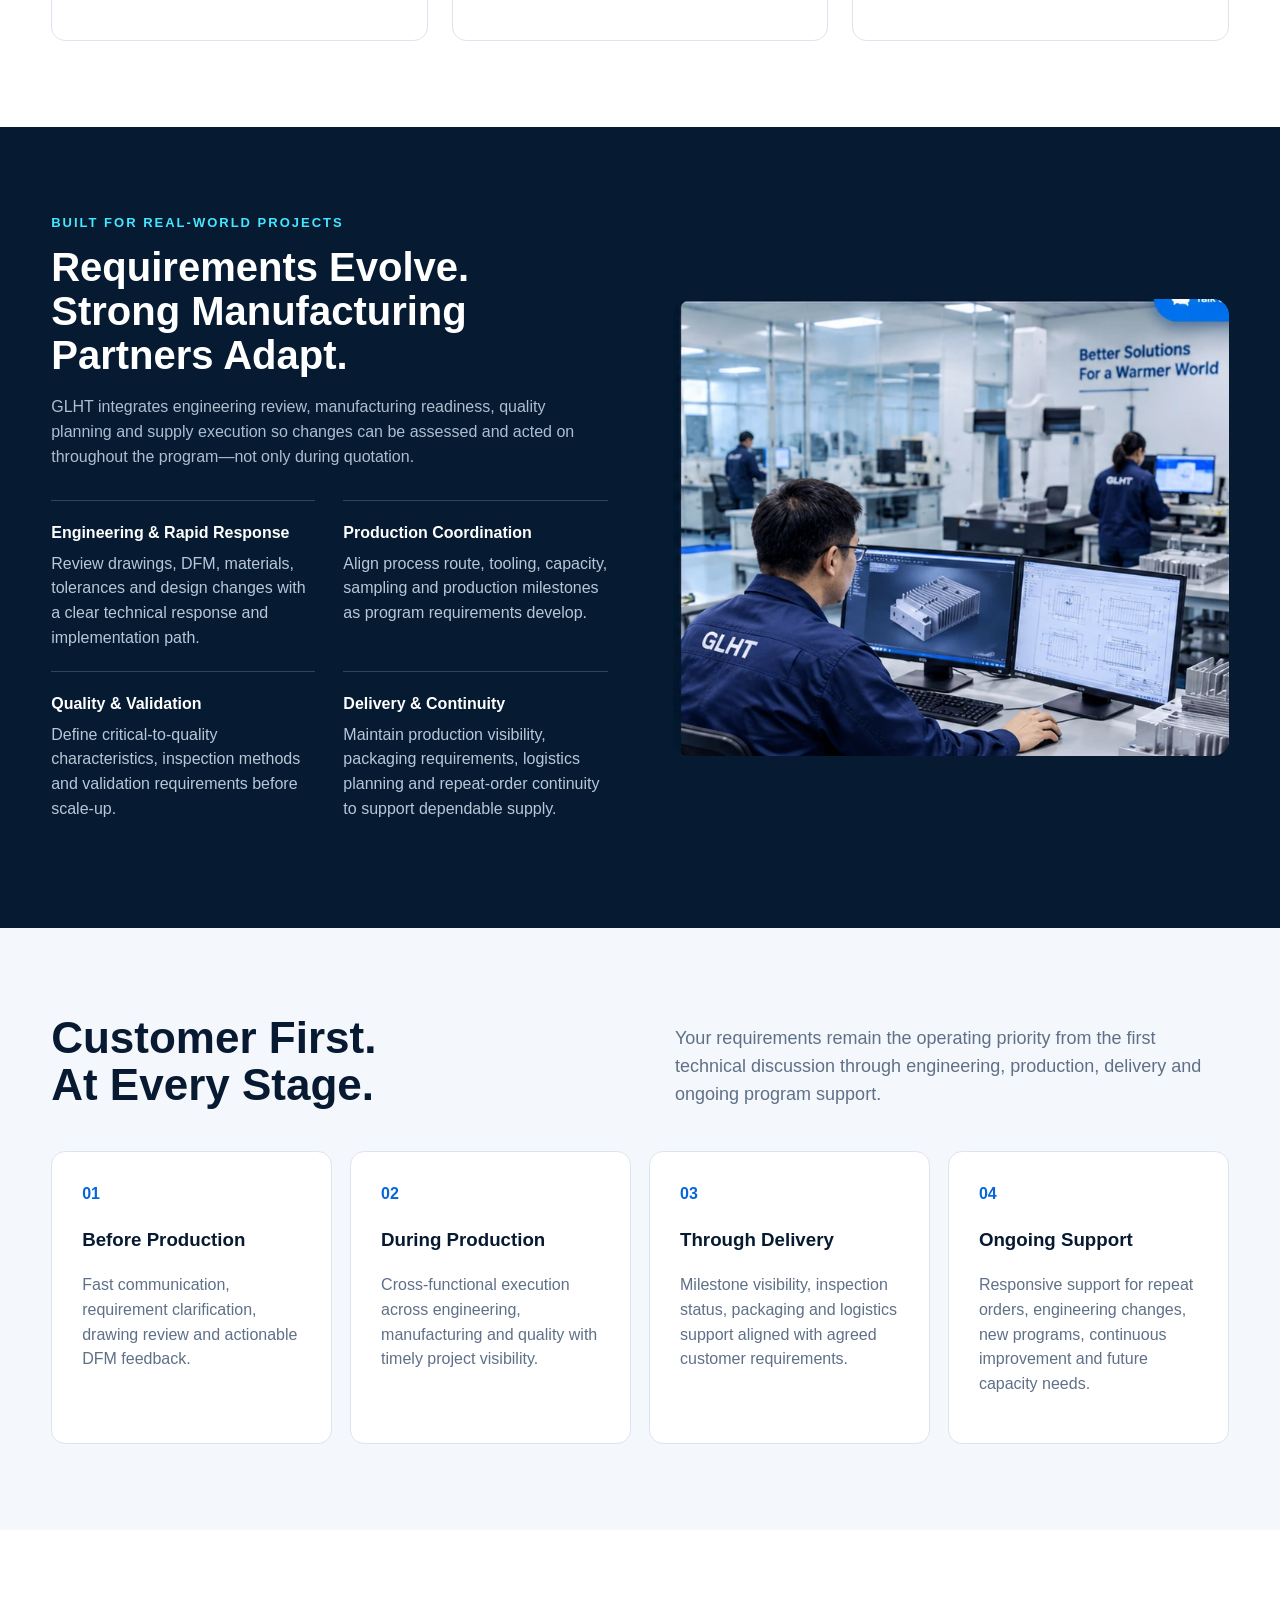
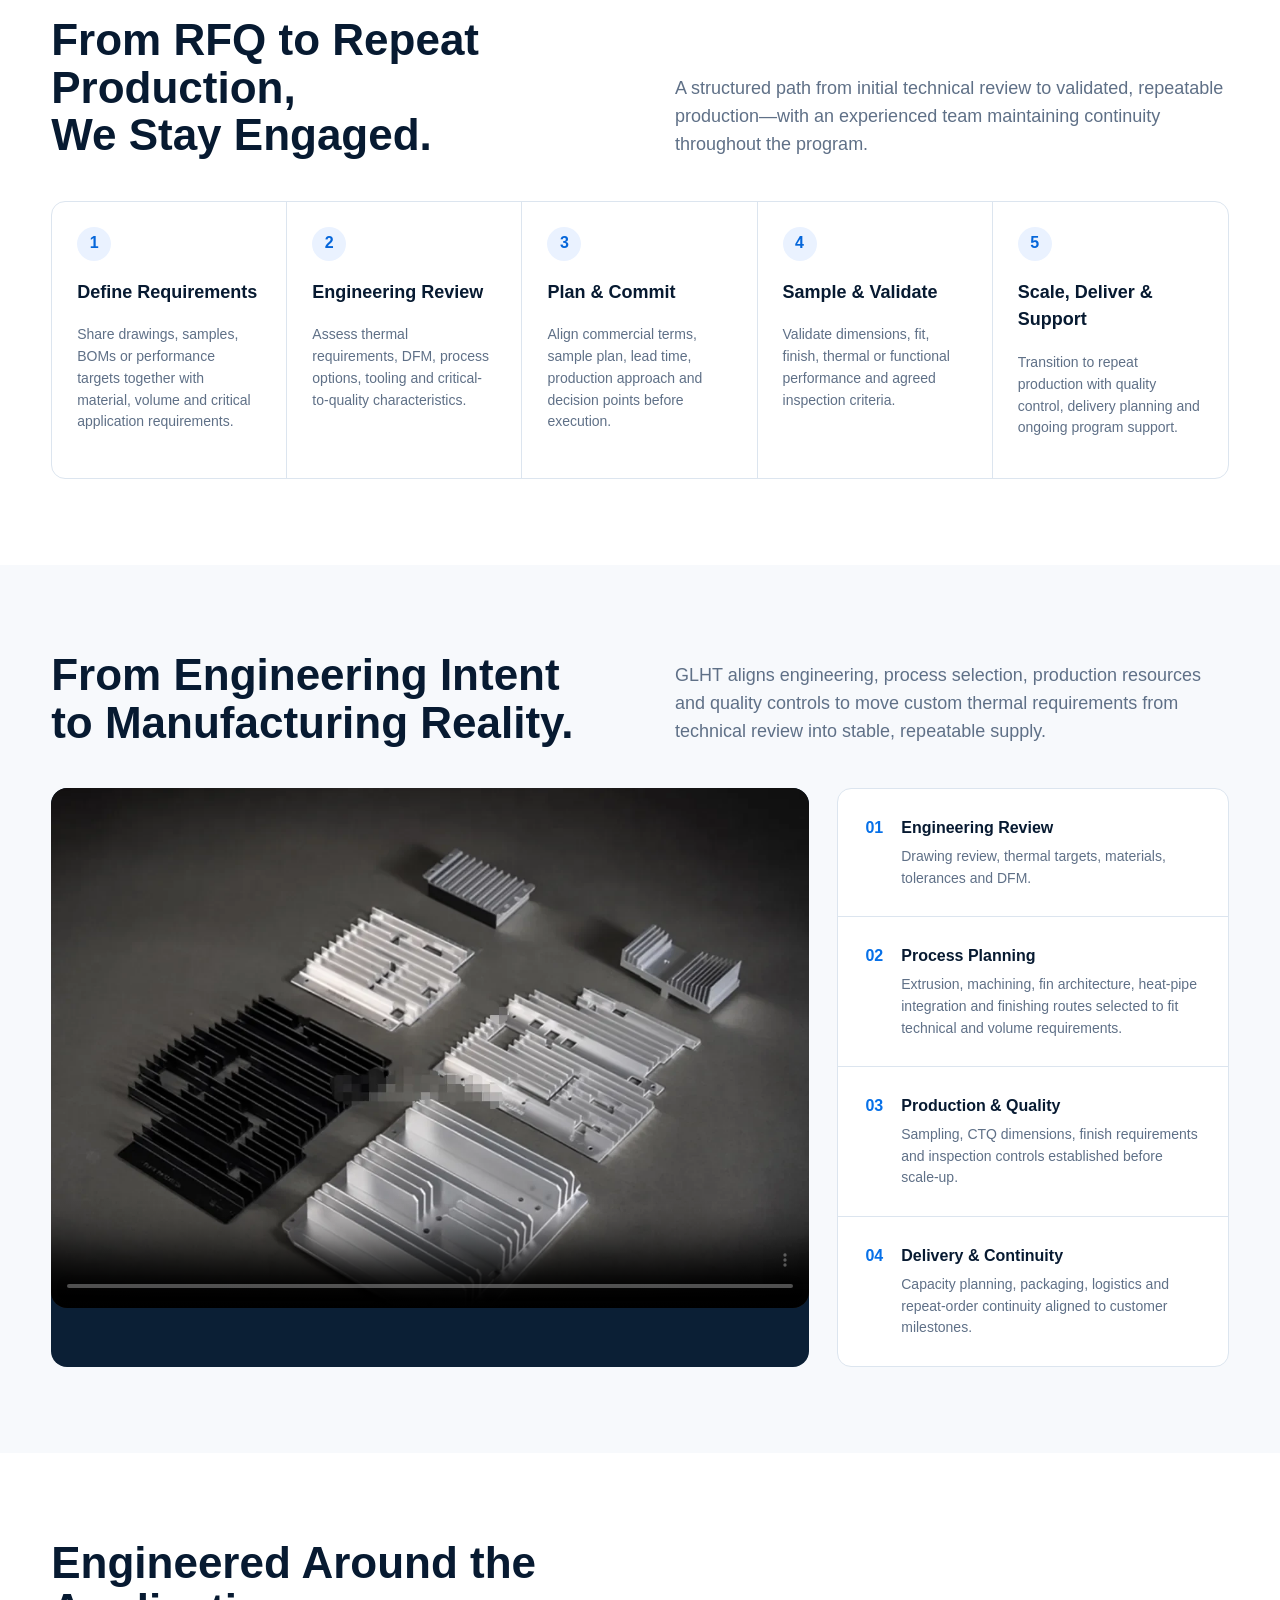
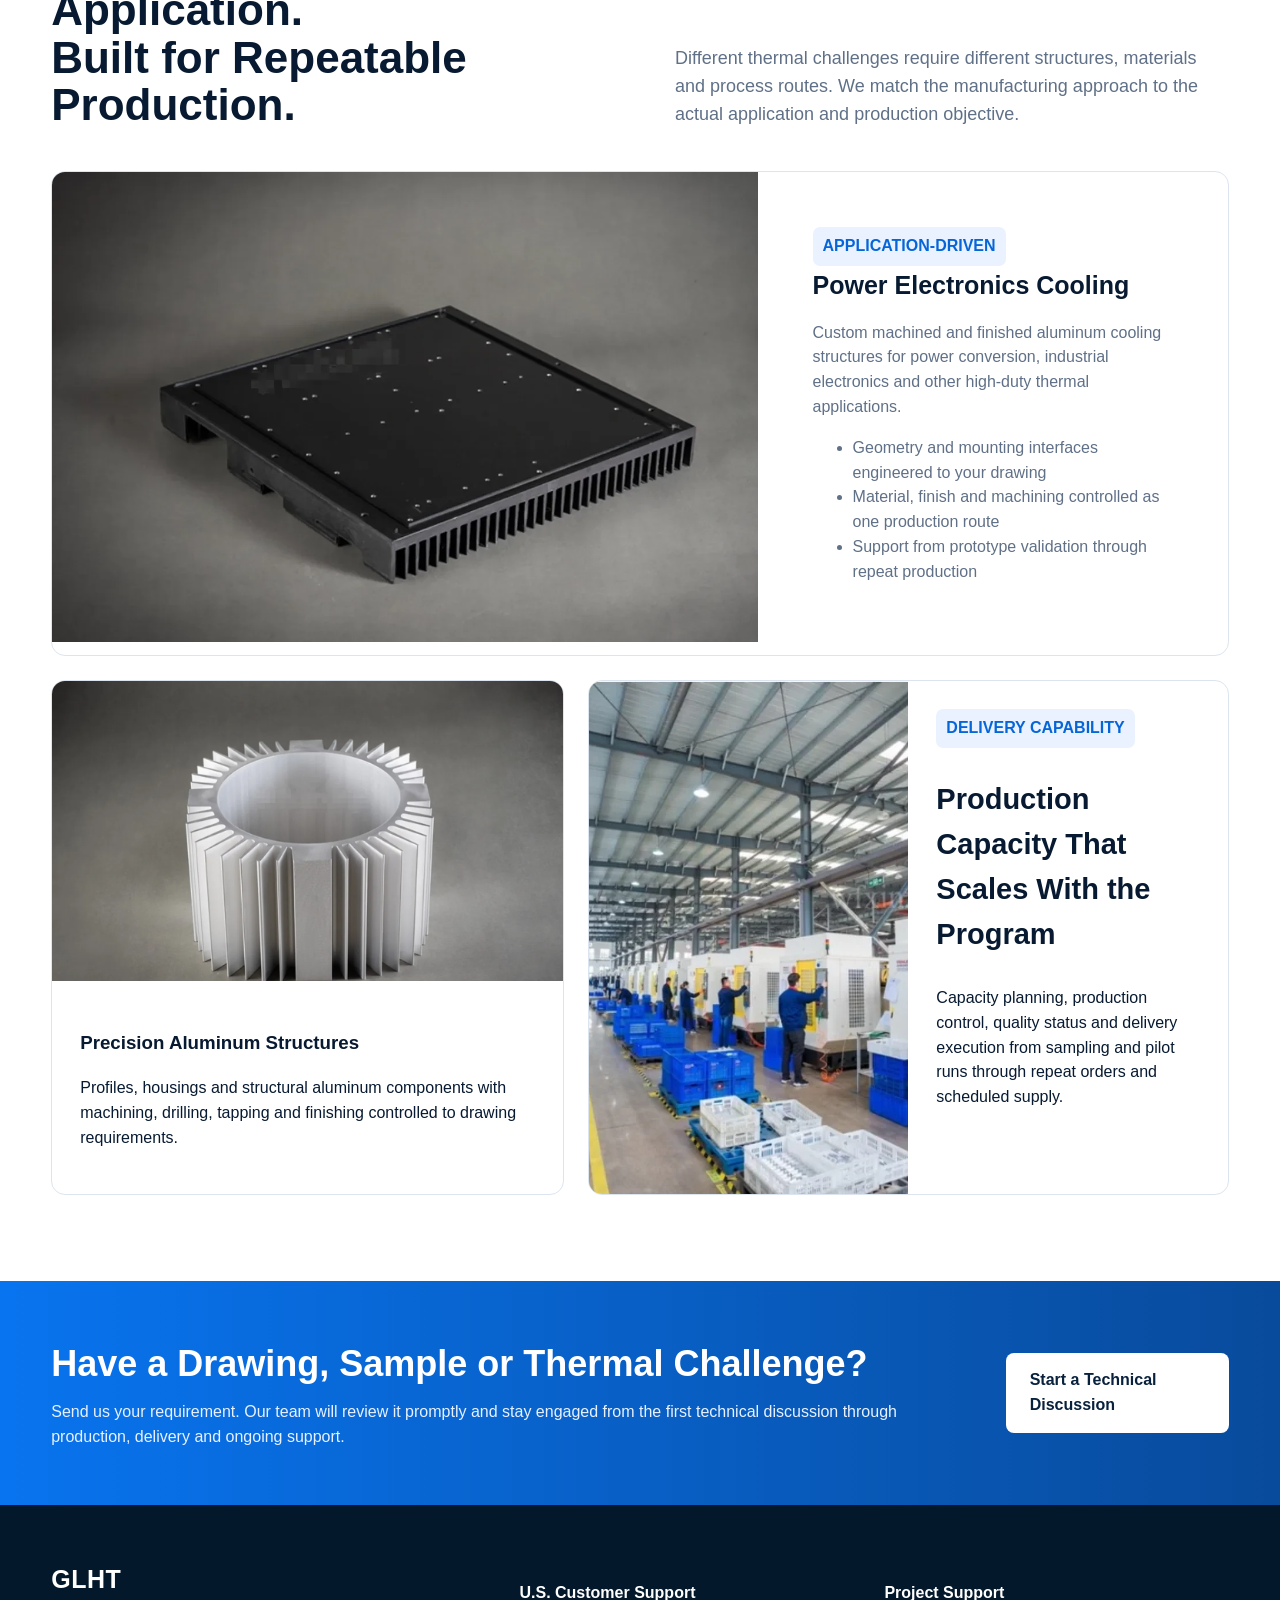
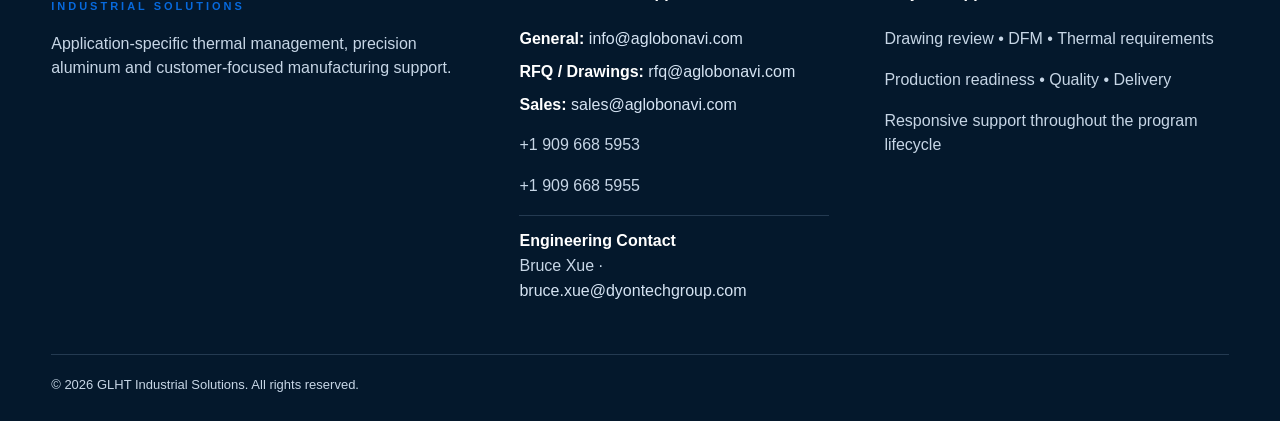
==== commit 35575442: "Add files via upload" ====
--- a/index.html
+++ b/index.html
@@ -2,10 +2,10 @@
 <meta http-equiv="Cache-Control" content="no-cache, no-store, must-revalidate">
 <meta http-equiv="Pragma" content="no-cache">
 <meta http-equiv="Expires" content="0">
-<!-- GLHT BUILD V7.0 FINAL CONTACT POLISH --><meta charset="utf-8"><meta name="viewport" content="width=device-width,initial-scale=1">
+<!-- GLHT BUILD V7.1 MOBILE CARD OPTIMIZATION --><meta charset="utf-8"><meta name="viewport" content="width=device-width,initial-scale=1">
 <title>GLHT | Custom Thermal Management & Manufacturing Solutions</title>
 <meta name="description" content="GLHT provides custom thermal management, heatsink engineering, manufacturing coordination, responsive project support and reliable delivery for industrial customers.">
-<link rel="stylesheet" href="assets/css/style-v70.css"></head><body>
+<link rel="stylesheet" href="assets/css/style-v71.css"></head><body>
 <div class="topbar"><div class="wrap"><span>U.S. Support: +1 909 668 5953 / +1 909 668 5955</span><span>Responsive project support from RFQ through repeat production</span></div></div>
 <nav class="nav"><div class="wrap"><a class="brand" href="index.html">GLHT<small>INDUSTRIAL SOLUTIONS</small></a><div class="links"><a href="#thermal">Thermal Solutions</a><a href="#strengths">Why GLHT</a><a href="#process">How We Work</a><a href="#manufacturing">Manufacturing</a><a href="contact.html" class="btn">Send Your Drawing</a></div></div></nav>
 
--- a/assets/css/style-v71.css
+++ b/assets/css/style-v71.css
@@ -0,0 +1,153 @@
+:root{--navy:#061b31;--navy2:#092746;--blue:#0877f9;--cyan:#45e6ff;--ink:#071a31;--muted:#5f7087;--line:#dce5ef;--bg:#f4f7fb}*{box-sizing:border-box}html{scroll-behavior:smooth}body{margin:0;font-family:Arial,Helvetica,sans-serif;color:var(--ink);line-height:1.55}.wrap{width:min(1180px,92%);margin:auto}.topbar{background:#04182c;color:#d9e6f4;font-size:13px}.topbar .wrap,.nav .wrap{display:flex;justify-content:space-between;align-items:center}.topbar .wrap{padding:7px 0}.nav{background:#fff;border-bottom:1px solid #e7edf4;position:sticky;top:0;z-index:20}.nav .wrap{min-height:78px}.brand{font-weight:900;font-size:25px;letter-spacing:.5px;text-decoration:none;color:var(--ink)}.brand small{display:block;color:#0769dc;font-size:11px;letter-spacing:3px}.links{display:flex;align-items:center;gap:28px}.links a{text-decoration:none;color:#102036;font-weight:700}.btn{display:inline-block;background:#086ee7;color:white!important;text-decoration:none;font-weight:800;padding:15px 24px;border-radius:8px}.btn.ghost{background:transparent;border:1px solid #6e8399}.btn.light{background:white;color:#08213d!important}.hero{background:linear-gradient(90deg,#061b31 0%,#092746 52%,#061b31 100%);color:white;overflow:hidden}.hero .wrap{min-height:650px;display:flex;align-items:center;background:url('../images/hero-products-clean-v67.webp') right center/49% auto no-repeat;position:relative}.hero .content{width:48%;padding:80px 0;position:relative;z-index:2}.eyebrow{color:var(--cyan);font-weight:900;letter-spacing:2px;font-size:13px}.hero h1{font-size:50px;line-height:1.06;margin:18px 0 22px;max-width:590px;letter-spacing:-1px}.hero p{font-size:19px;color:#d4dfeb;max-width:650px}.hero-actions{display:flex;gap:12px;margin-top:30px}.proofbar{background:#fff;border-bottom:1px solid var(--line)}.proofgrid{display:grid;grid-template-columns:repeat(4,1fr)}.proof{padding:26px 24px;border-right:1px solid var(--line)}.proof:first-child{padding-left:0}.proof:last-child{border:0}.proof strong{display:block;font-size:20px;margin-bottom:7px}.proof span{color:var(--muted);font-size:14px}section{padding:86px 0}.section-head{display:grid;grid-template-columns:1fr 1fr;gap:70px;align-items:end;margin-bottom:42px}.section-head h2{font-size:44px;line-height:1.08;margin:0}.section-head p{color:var(--muted);font-size:18px;margin:0}.cards{display:grid;grid-template-columns:repeat(3,1fr);gap:24px}.card,.valuebox,.route-feature,.route-split article,.mfg-rail{border:1px solid var(--line);border-radius:14px;overflow:hidden;background:#fff}.card img{width:100%;height:260px;object-fit:cover;background:#dfe7ef}.card-body{padding:25px}.card h3,.route-copy h3{font-size:25px;margin:0 0 10px}.card p,.valuebox p,.route-copy p,.route-copy li{color:var(--muted)}.dark{background:var(--navy);color:white}.capgrid{display:grid;grid-template-columns:1fr 1fr;gap:65px;align-items:center}.capgrid>img{width:100%;border-radius:16px}.checklist{display:grid;grid-template-columns:1fr 1fr;gap:0 28px;margin-top:30px}.check{padding:20px 0;border-top:1px solid #2c4660}.check strong,.check span{display:block}.check span{color:#b7c7d8;margin-top:6px}.value{background:var(--bg)}.valuegrid{display:grid;grid-template-columns:repeat(4,1fr);gap:18px}.valuebox{padding:30px}.num,.tag{color:#0666d8;font-weight:900}.process{display:grid;grid-template-columns:repeat(5,1fr);border:1px solid var(--line);border-radius:14px;overflow:hidden}.step{padding:25px;border-right:1px solid var(--line)}.step:last-child{border:0}.step b{display:grid;place-items:center;width:34px;height:34px;border-radius:50%;background:#eaf2ff;color:#0566da}.step h3{font-size:18px}.step p{font-size:14px;color:var(--muted)}.manufacturing-v5{background:#f7f9fc}.mfg-layout{display:grid;grid-template-columns:1.55fr .8fr;gap:28px}.video-wrap{min-height:520px;border-radius:16px;overflow:hidden;background:#0b1f35}.video-wrap video{display:block;width:100%;height:520px;object-fit:cover;border-radius:16px}.mfg-item{display:flex;gap:18px;padding:27px;border-bottom:1px solid var(--line)}.mfg-item:last-child{border:0}.mfg-item b{color:#0670e8}.mfg-item strong,.mfg-item span{display:block}.mfg-item span{color:var(--muted);font-size:14px;margin-top:5px}.route-feature{display:grid;grid-template-columns:1.5fr 1fr}.route-feature img,.route-split img{width:100%;height:100%;object-fit:cover}.route-feature>img{max-height:470px}.route-copy{padding:55px}.route-copy .tag,.capacity-panel .tag{display:inline-block;background:#eaf2ff;padding:7px 10px;border-radius:7px}.route-split{display:grid;grid-template-columns:1fr 1.25fr;gap:24px;margin-top:24px}.route-split article:first-child{display:grid;grid-template-rows:300px auto}.route-split article>div{padding:28px}.capacity-panel{display:grid;grid-template-columns:1fr 1fr}.capacity-image{padding:0!important;overflow:hidden;background:#eef3f8}.capacity-image img{display:block;width:100%;height:100%;min-height:360px;object-fit:cover}.capacity-panel h3{font-size:29px}.cta{background:linear-gradient(90deg,#0874ef,#084b9c);color:#fff;padding:55px 0}.cta .wrap{display:flex;align-items:center;justify-content:space-between;gap:30px}.cta h2{font-size:36px;margin:0}.cta p{margin:8px 0 0;color:#e8f1ff}.floating-contact{position:fixed;right:20px;bottom:22px;z-index:50;background:linear-gradient(135deg,#0787ff,#075edc);color:#fff;text-decoration:none;border-radius:999px;padding:13px 20px;display:flex;gap:10px;align-items:center;box-shadow:0 12px 30px #003f8c55}.floating-contact small,.floating-contact strong{display:block}.floating-dot{width:12px;height:12px;border-radius:50%;background:#25d88a;box-shadow:0 0 0 5px #ffffff33}.footer{background:#04182c;color:#c7d6e6;padding:55px 0 25px}.footergrid{display:grid;grid-template-columns:1.3fr 1fr 1fr;gap:55px}.footer h4{color:#fff}.footer a{color:#c7d6e6;text-decoration:none}.legal{border-top:1px solid #243a51;margin-top:35px;padding-top:20px;font-size:13px}@media(max-width:900px){.links a:not(.btn){display:none}.hero .wrap{background-size:72%;background-position:145% 50%}.hero .content{width:66%;background:linear-gradient(90deg,#061b31 72%,transparent)}.hero h1{font-size:42px;max-width:560px}.proofgrid,.valuegrid{grid-template-columns:1fr 1fr}.cards,.capgrid,.mfg-layout,.route-feature,.route-split,.section-head{grid-template-columns:1fr}.process{grid-template-columns:1fr}.step{border-right:0;border-bottom:1px solid var(--line)}.footergrid{grid-template-columns:1fr}.route-split article:first-child{grid-template-rows:240px auto}}@media(max-width:600px){.topbar{display:none}.nav .wrap{min-height:66px}.hero .wrap{background:none;min-height:auto}.hero .content{width:100%;padding:65px 0;background:none}.hero h1{font-size:38px}.proofgrid,.valuegrid,.checklist{grid-template-columns:1fr}.proof{border-right:0;border-bottom:1px solid var(--line)}section{padding:60px 0}.section-head h2{font-size:36px}.capacity-panel{grid-template-columns:1fr}.capacity-image{min-height:260px}.floating-contact{right:12px;bottom:12px}.floating-contact small{display:none}.cta .wrap{display:block}.cta .btn{margin-top:20px}}
+
+/* V6.8 contact/RFQ polish */
+.contact-layout{display:grid;grid-template-columns:.86fr 1.14fr;gap:46px;align-items:start}.contact-left{display:grid;gap:22px}.contactcard{border:1px solid var(--line);border-radius:14px;background:#fff;padding:28px}.contactcard h3{margin:0 0 22px;font-size:23px}.contactcard p{margin:0 0 22px}.contactcard a{color:#066be1}.engineering-contact{margin-top:28px;padding-top:22px;border-top:1px solid var(--line);display:grid;gap:4px}.engineering-contact span{color:#0874ef;font-weight:900;font-size:12px;letter-spacing:1.4px;text-transform:uppercase}.engineering-contact strong{font-size:19px}.rfq-help ul{list-style:none;padding:0;margin:0}.rfq-help li{position:relative;padding:12px 0 12px 25px;border-top:1px solid #edf1f6;color:#334861}.rfq-help li:first-child{border-top:0}.rfq-help li:before{content:'✓';position:absolute;left:0;color:#0874ef;font-weight:900}.rfq-panel{background:linear-gradient(145deg,#071d35,#0a3158);color:#fff;border-radius:18px;padding:38px;box-shadow:0 18px 50px #061b3120;position:sticky;top:105px}.rfq-panel h3{font-size:31px;line-height:1.15;margin:8px 0 10px}.rfq-panel>p{color:#c4d4e5;margin:0 0 28px}.rfq-kicker{color:var(--cyan);font-weight:900;font-size:12px;letter-spacing:2px}.rfq-form{display:grid;gap:16px}.field-row{display:grid;grid-template-columns:1fr 1fr;gap:14px}.rfq-form label{display:grid;gap:7px;font-size:13px;font-weight:800;color:#dbe8f5}.rfq-form input,.rfq-form textarea{width:100%;border:1px solid #47637e;background:#fff;color:#071a31;border-radius:8px;padding:12px 13px;font:inherit;outline:none}.rfq-form input:focus,.rfq-form textarea:focus{border-color:#39dff9;box-shadow:0 0 0 3px #45e6ff22}.attach-note{border:1px dashed #52718e;border-radius:9px;padding:13px 15px;display:grid;gap:2px;background:#ffffff08}.attach-note span{font-size:12px;color:#b8cce0}.rfq-submit{border:0;cursor:pointer;font-size:16px;width:100%;margin-top:2px}.footer-engineering{margin-top:15px;padding-top:13px;border-top:1px solid #243a51}@media(max-width:900px){.contact-layout{grid-template-columns:1fr}.rfq-panel{position:static}.field-row{grid-template-columns:1fr}}
+
+/* V7.0 final contact + corporate email polish */
+.contact-section-v70{padding:72px 0 54px;background:#f7f9fc}
+.contact-intro-v70{display:grid;grid-template-columns:.92fr 1.08fr;gap:72px;align-items:end;margin-bottom:36px}
+.contact-intro-v70 .eyebrow{color:#0874ef;margin-bottom:10px}
+.contact-intro-v70 h1{margin:0;color:#071a31;font-size:54px;line-height:1.05;letter-spacing:-1.5px}
+.contact-intro-v70>p{margin:0;color:#5b6d82;font-size:20px;line-height:1.55;max-width:620px}
+.contact-grid-v70{display:grid;grid-template-columns:.82fr 1.18fr;gap:34px;align-items:stretch}
+.contact-info-v70,.project-form-v70{background:#fff;border:1px solid #e2e8f0;border-radius:18px;box-shadow:0 12px 34px rgba(11,31,55,.06)}
+.contact-info-v70{padding:30px;display:grid;align-content:start;gap:0}
+.contact-info-v70 h3{font-size:24px;margin:0 0 22px;color:#071a31}
+.contact-row-v70{display:grid;grid-template-columns:48px 1fr;gap:14px;padding:16px 0;border-top:1px solid #edf1f6}
+.contact-row-v70:first-of-type{border-top:0;padding-top:0}
+.contact-icon-v70{width:42px;height:42px;border-radius:50%;display:grid;place-items:center;background:#edf6ff;color:#0874ef;font-weight:900;font-size:18px}
+.contact-row-v70:nth-of-type(2) .contact-icon-v70{background:#edf9ef;color:#22a05a}
+.contact-row-v70:nth-of-type(3) .contact-icon-v70{background:#fff4e8;color:#e98015}
+.contact-row-v70:nth-of-type(4) .contact-icon-v70{background:#f1efff;color:#7057d9}
+.contact-row-v70:nth-of-type(5) .contact-icon-v70{background:#fff8df;color:#b98400}
+.contact-row-v70 strong{display:block;color:#071a31;margin-bottom:4px;font-size:15px}
+.contact-row-v70 a{color:#066be1;font-weight:700}
+.contact-row-v70 p,.contact-row-v70 small{margin:3px 0 0;color:#617389;line-height:1.45}
+.contact-row-v70 .phone-list{color:#071a31;line-height:1.55}
+.rfq-checklist-v70{margin-top:18px;padding-top:18px;border-top:1px solid #edf1f6}
+.rfq-checklist-v70 h4{margin:0 0 10px;color:#071a31}
+.rfq-checklist-v70 ul{margin:0;padding:0;list-style:none;display:grid;gap:8px;color:#5e7188;font-size:14px}
+.rfq-checklist-v70 li:before{content:'✓';color:#0874ef;font-weight:900;margin-right:8px}
+.project-form-v70{padding:30px 34px;display:flex;flex-direction:column}
+.form-title-v70{display:grid;grid-template-columns:48px 1fr;gap:14px;align-items:start;padding-bottom:20px;border-bottom:1px solid #e8edf3;margin-bottom:20px}
+.form-title-v70 .contact-icon-v70{background:#eaf4ff}
+.form-title-v70 h3{margin:0 0 4px;color:#071a31;font-size:24px}
+.form-title-v70 p{margin:0;color:#617389}
+.rfq-form-v70{display:grid;gap:15px;flex:1}
+.rfq-form-v70 .field-row{display:grid;grid-template-columns:1fr 1fr;gap:14px}
+.rfq-form-v70 label{display:grid;gap:7px;color:#13263d;font-size:13px;font-weight:800}
+.rfq-form-v70 input,.rfq-form-v70 select,.rfq-form-v70 textarea{width:100%;border:1px solid #d9e1ea;background:#fff;color:#071a31;border-radius:8px;padding:12px 13px;font:inherit;outline:none}
+.rfq-form-v70 input:focus,.rfq-form-v70 select:focus,.rfq-form-v70 textarea:focus{border-color:#0874ef;box-shadow:0 0 0 3px rgba(8,116,239,.10)}
+.upload-note-v70{border:1px dashed #8ab9ef;background:#f7fbff;border-radius:9px;padding:14px 16px;display:grid;gap:3px}
+.upload-note-v70 strong{color:#0867d6}.upload-note-v70 span{color:#6b7d92;font-size:12px}
+.form-actions-v70{display:grid;grid-template-columns:1fr auto;gap:18px;align-items:center;margin-top:2px}
+.form-actions-v70 .btn{border:0;cursor:pointer;width:100%}.secure-note-v70{font-size:12px;color:#6b7d92;max-width:180px}
+.footer-v70 .footergrid{grid-template-columns:1.2fr .9fr 1fr}
+.footer-v70 .support-links a{display:block;margin:0 0 8px;color:#d6e4f3}
+.footer-v70 .support-links strong{color:#fff}
+@media(max-width:1000px){.contact-intro-v70{grid-template-columns:1fr;gap:20px}.contact-intro-v70 h1{font-size:45px}.contact-grid-v70{grid-template-columns:1fr}.project-form-v70{padding:28px}.footer-v70 .footergrid{grid-template-columns:1fr 1fr}}
+@media(max-width:650px){.contact-section-v70{padding:46px 0}.contact-intro-v70 h1{font-size:38px}.contact-intro-v70>p{font-size:17px}.contact-info-v70,.project-form-v70{padding:22px}.rfq-form-v70 .field-row{grid-template-columns:1fr}.form-actions-v70{grid-template-columns:1fr}.secure-note-v70{max-width:none}.footer-v70 .footergrid{grid-template-columns:1fr}}
+
+/* ===== GLHT V7.1 Mobile Card Density Optimization ===== */
+@media (max-width:650px){
+  /* Keep explanatory card groups compact instead of long single-column stacks */
+  .proofgrid,
+  .valuegrid{
+    grid-template-columns:repeat(2,minmax(0,1fr));
+    gap:10px;
+  }
+  .proofbar{padding:14px 0;background:#f7f9fc}
+  .proof{
+    padding:16px 14px!important;
+    border:1px solid var(--line)!important;
+    border-radius:12px;
+    background:#fff;
+    min-width:0;
+  }
+  .proof strong{font-size:15px;line-height:1.25;margin-bottom:6px}
+  .proof span{font-size:12px;line-height:1.45}
+
+  .valuegrid{align-items:stretch}
+  .valuebox{
+    padding:18px 15px;
+    border-radius:12px;
+    min-width:0;
+  }
+  .valuebox .num{font-size:13px}
+  .valuebox h3{font-size:18px;line-height:1.2;margin:9px 0 7px}
+  .valuebox p{font-size:12.5px;line-height:1.48;margin:0}
+
+  /* How We Work: 2-column compact grid, final step spans the row */
+  .process{
+    display:grid;
+    grid-template-columns:repeat(2,minmax(0,1fr));
+    gap:10px;
+    border:0;
+    border-radius:0;
+    overflow:visible;
+    background:transparent;
+  }
+  .step{
+    padding:17px 14px;
+    border:1px solid var(--line)!important;
+    border-radius:12px;
+    background:#fff;
+    min-width:0;
+  }
+  .step:last-child{grid-column:1/-1}
+  .step b{width:28px;height:28px;font-size:12px}
+  .step h3{font-size:16px;line-height:1.25;margin:11px 0 7px}
+  .step p{font-size:12px;line-height:1.45;margin:0}
+
+  /* Four capability checks remain 2 x 2 on phones */
+  .checklist{
+    grid-template-columns:repeat(2,minmax(0,1fr));
+    gap:0 14px;
+  }
+  .check{padding:14px 0}
+  .check strong{font-size:14px;line-height:1.3}
+  .check span{font-size:12px;line-height:1.45;margin-top:5px}
+
+  /* Manufacturing explanation rail: 2 x 2 cards instead of four tall rows */
+  .mfg-rail{
+    display:grid;
+    grid-template-columns:repeat(2,minmax(0,1fr));
+    gap:10px;
+    border:0;
+    border-radius:0;
+    overflow:visible;
+    background:transparent;
+  }
+  .mfg-item{
+    display:block;
+    padding:16px 14px;
+    border:1px solid var(--line)!important;
+    border-radius:12px;
+    background:#fff;
+    min-width:0;
+  }
+  .mfg-item b{font-size:13px}
+  .mfg-item strong{font-size:15px;line-height:1.25;margin-top:8px}
+  .mfg-item span{font-size:12px;line-height:1.45;margin-top:6px}
+
+  /* Slightly smaller floating CTA so it does not cover card copy */
+  .floating-contact{
+    right:10px;
+    bottom:10px;
+    padding:10px 14px;
+    gap:8px;
+    max-width:190px;
+  }
+  .floating-contact strong{font-size:14px;line-height:1.15}
+  .floating-contact small{display:none}
+  .floating-dot{width:10px;height:10px;box-shadow:0 0 0 4px #ffffff33}
+}
+
+@media (max-width:390px){
+  .proofgrid,.valuegrid,.process,.checklist,.mfg-rail{gap:8px}
+  .proof{padding:14px 11px!important}
+  .valuebox,.step,.mfg-item{padding:15px 12px}
+  .proof strong{font-size:14px}
+  .valuebox h3,.step h3{font-size:15px}
+  .valuebox p,.step p,.check span,.mfg-item span,.proof span{font-size:11.5px}
+}
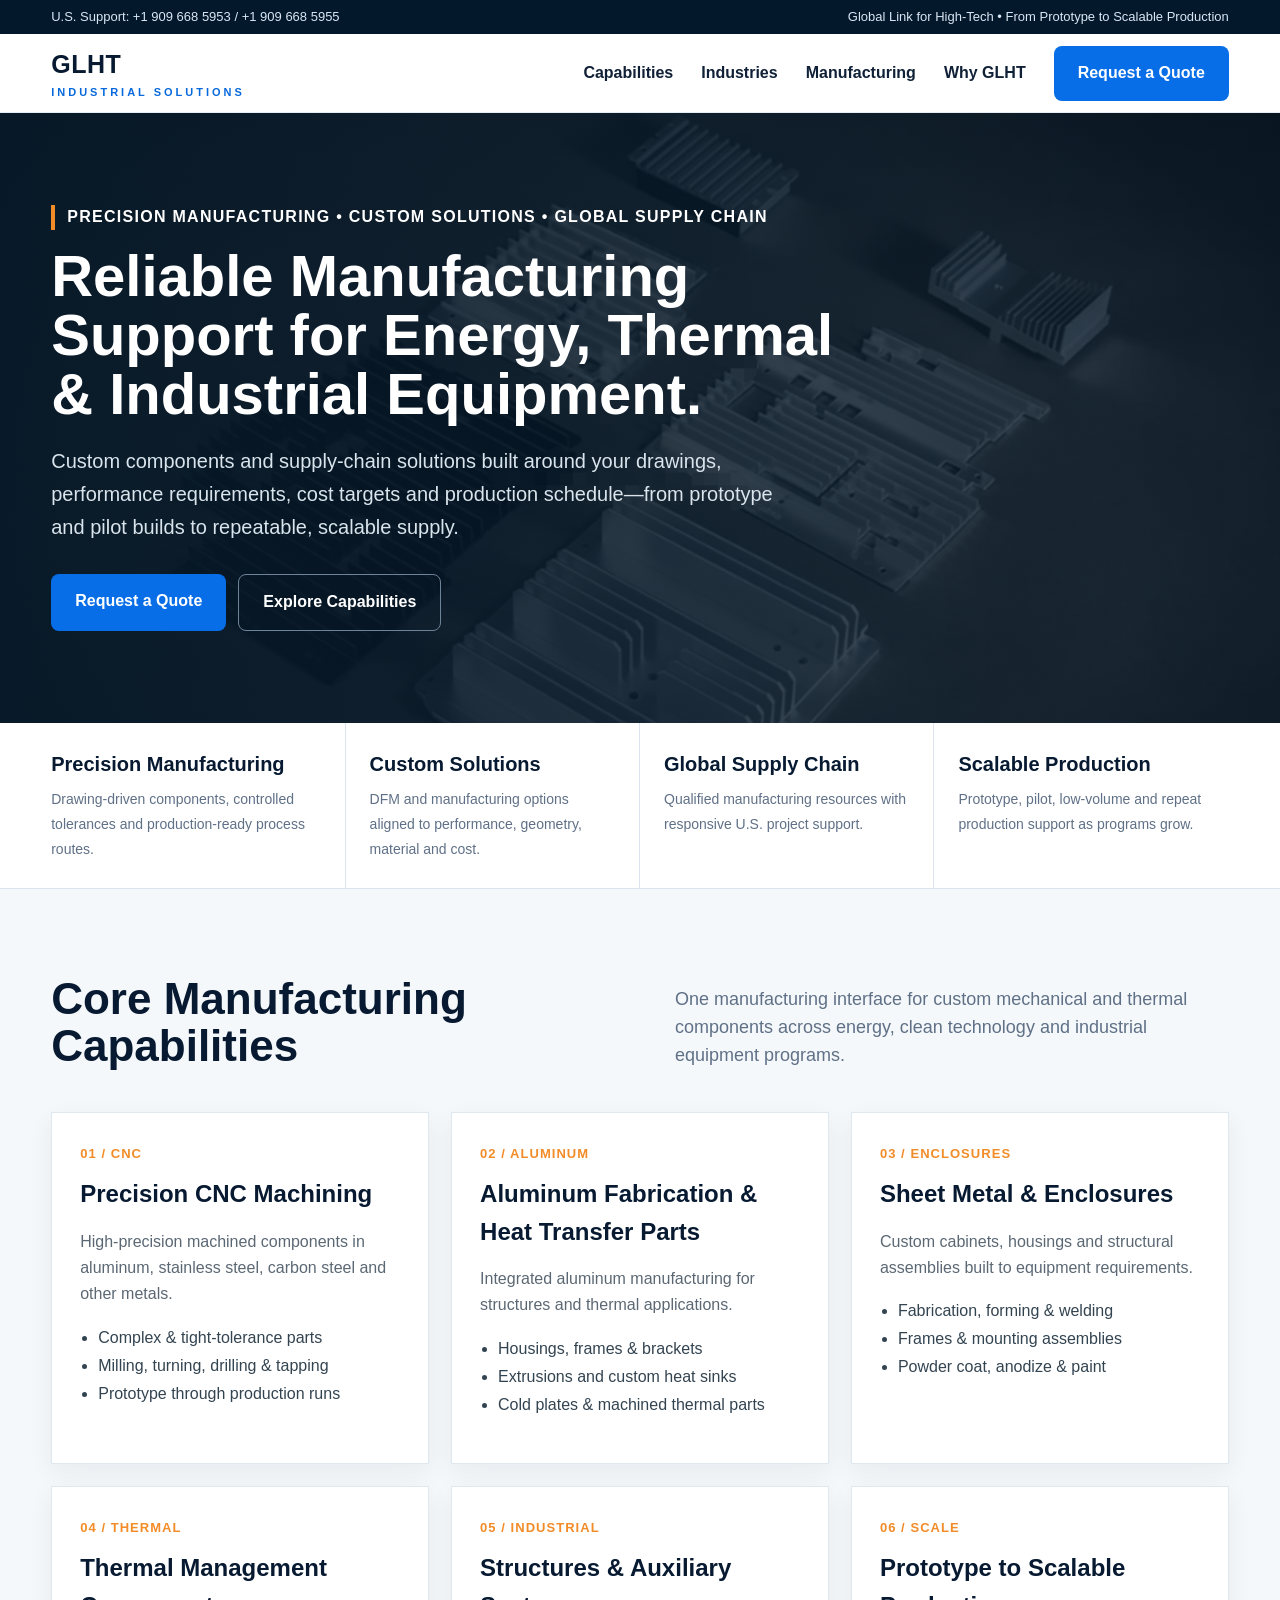
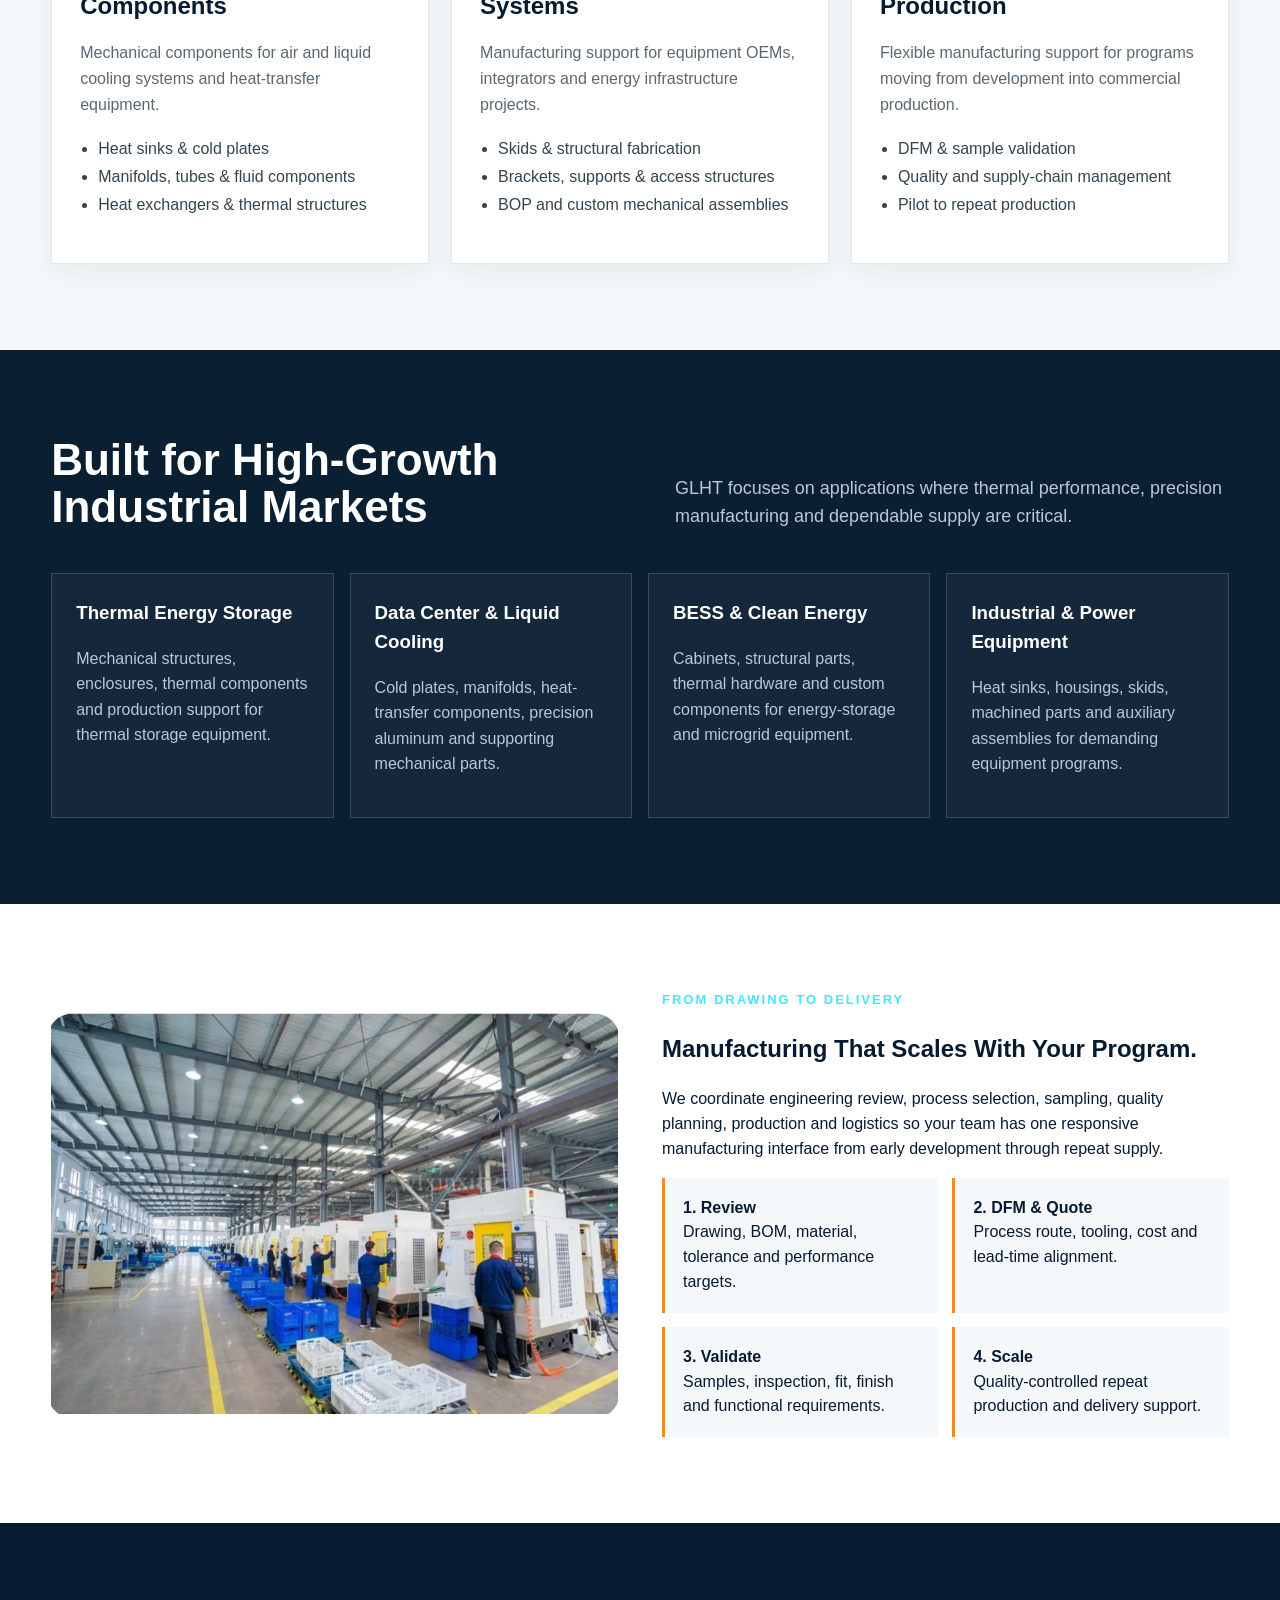
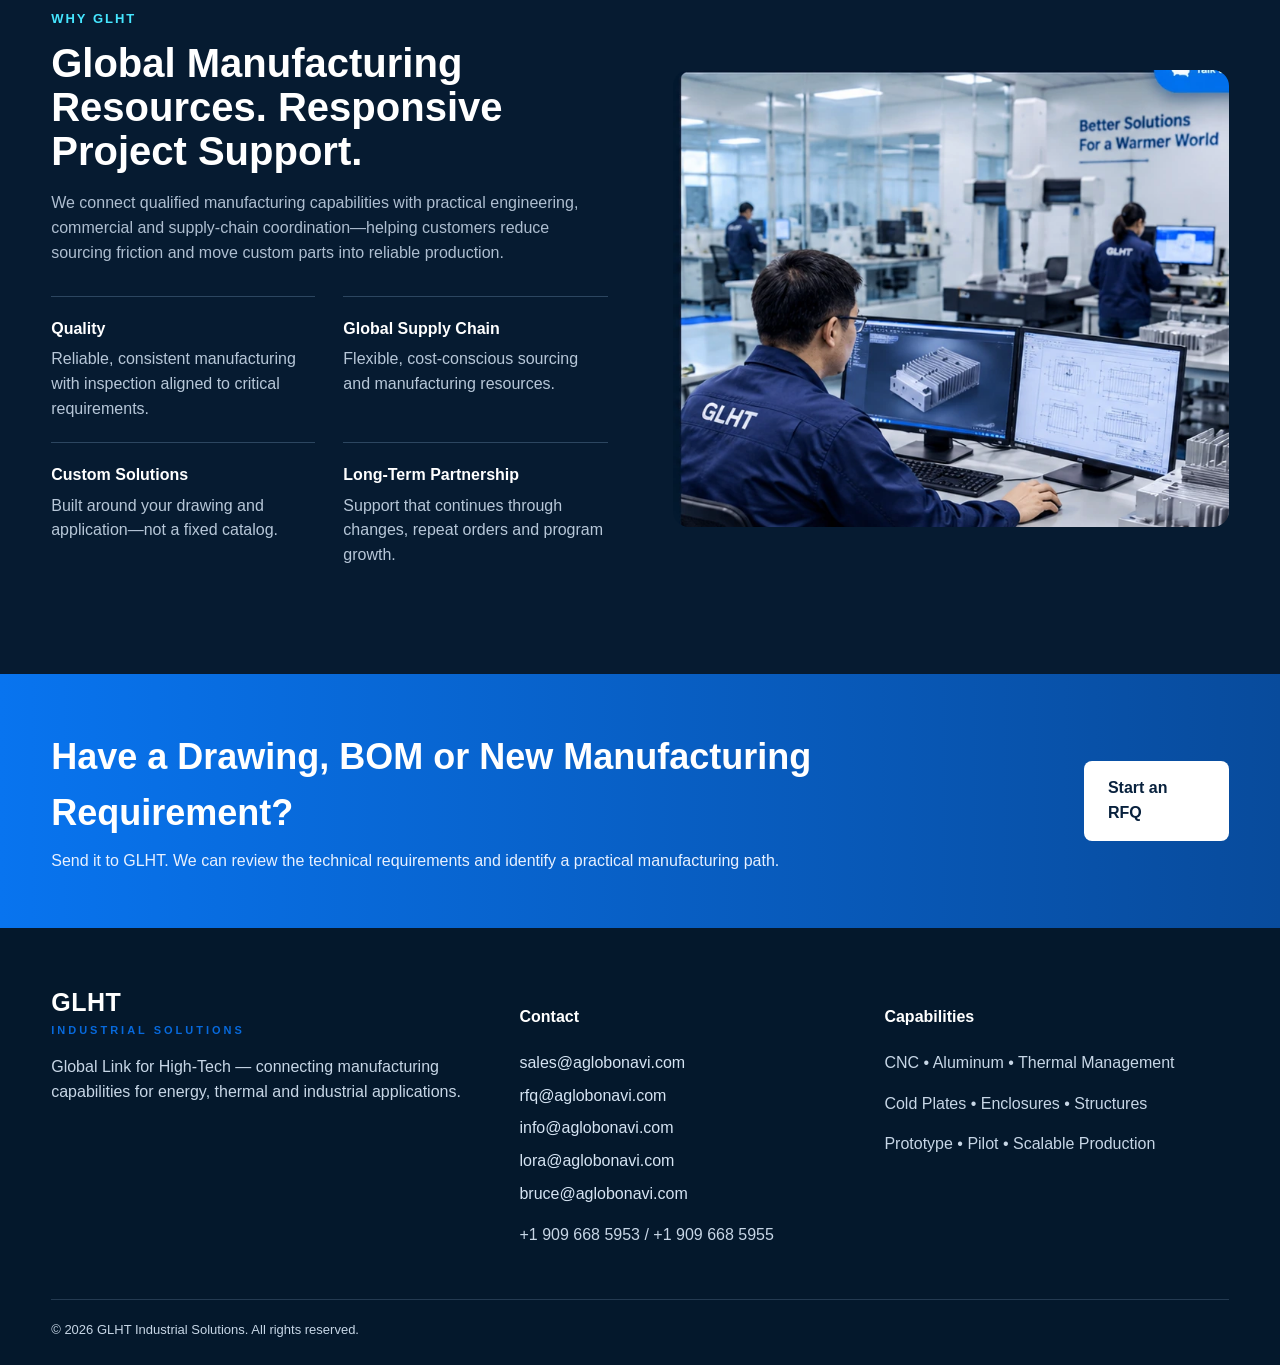
==== commit 67b8b446: "Launch GLHT V8 industrial solutions homepage" ====
--- a/index.html
+++ b/index.html
@@ -1,75 +1,52 @@
 <!doctype html><html lang="en"><head>
-<meta http-equiv="Cache-Control" content="no-cache, no-store, must-revalidate">
-<meta http-equiv="Pragma" content="no-cache">
-<meta http-equiv="Expires" content="0">
-<!-- GLHT BUILD V7.1 MOBILE CARD OPTIMIZATION --><meta charset="utf-8"><meta name="viewport" content="width=device-width,initial-scale=1">
-<title>GLHT | Custom Thermal Management & Manufacturing Solutions</title>
-<meta name="description" content="GLHT provides custom thermal management, heatsink engineering, manufacturing coordination, responsive project support and reliable delivery for industrial customers.">
-<link rel="stylesheet" href="assets/css/style-v71.css"></head><body>
-<div class="topbar"><div class="wrap"><span>U.S. Support: +1 909 668 5953 / +1 909 668 5955</span><span>Responsive project support from RFQ through repeat production</span></div></div>
-<nav class="nav"><div class="wrap"><a class="brand" href="index.html">GLHT<small>INDUSTRIAL SOLUTIONS</small></a><div class="links"><a href="#thermal">Thermal Solutions</a><a href="#strengths">Why GLHT</a><a href="#process">How We Work</a><a href="#manufacturing">Manufacturing</a><a href="contact.html" class="btn">Send Your Drawing</a></div></div></nav>
+<meta http-equiv="Cache-Control" content="no-cache, no-store, must-revalidate"><meta charset="utf-8"><meta name="viewport" content="width=device-width,initial-scale=1">
+<title>GLHT Industrial Solutions | Precision Manufacturing & Thermal Solutions</title>
+<meta name="description" content="GLHT Industrial Solutions supports energy, thermal management and industrial equipment programs with CNC machining, aluminum fabrication, cold plates, heat sinks, sheet metal, enclosures and scalable manufacturing.">
+<link rel="stylesheet" href="assets/css/style-v8.css"></head><body>
+<div class="topbar"><div class="wrap"><span>U.S. Support: +1 909 668 5953 / +1 909 668 5955</span><span>Global Link for High-Tech • From Prototype to Scalable Production</span></div></div>
+<nav class="nav"><div class="wrap"><a class="brand" href="index.html">GLHT<small>INDUSTRIAL SOLUTIONS</small></a><div class="links"><a href="#capabilities">Capabilities</a><a href="#industries">Industries</a><a href="#scale">Manufacturing</a><a href="#why">Why GLHT</a><a href="contact.html" class="btn">Request a Quote</a></div></div></nav>
 
-<header class="hero"><div class="wrap"><div class="content"><div class="eyebrow">CUSTOM THERMAL SOLUTIONS • RESPONSIVE SERVICE • RELIABLE DELIVERY</div>
-<h1>Application-Specific Thermal Solutions, Engineered for Production.</h1>
-<p>From initial design review through validation, production and repeat supply, GLHT keeps technical requirements, schedule and customer priorities aligned at every stage.</p>
-<div class="hero-actions"><a class="btn" href="contact.html">Send Your Drawing</a><a class="btn ghost" href="#thermal">Explore Thermal Capabilities</a></div></div></div></header>
+<header class="hero-v8"><div class="wrap"><div class="content"><div class="hero-kicker">PRECISION MANUFACTURING • CUSTOM SOLUTIONS • GLOBAL SUPPLY CHAIN</div>
+<h1>Reliable Manufacturing Support for Energy, Thermal & Industrial Equipment.</h1>
+<p>Custom components and supply-chain solutions built around your drawings, performance requirements, cost targets and production schedule—from prototype and pilot builds to repeatable, scalable supply.</p>
+<div class="hero-actions"><a class="btn" href="contact.html">Request a Quote</a><a class="btn ghost" href="#capabilities">Explore Capabilities</a></div></div></div></header>
 
 <div class="proofbar"><div class="wrap proofgrid">
-<div class="proof"><strong>Custom Engineering</strong><span>Application-specific solutions built around geometry, heat load, material and integration requirements</span></div>
-<div class="proof"><strong>Rapid Response</strong><span>Fast technical assessment, change response and cross-functional project alignment</span></div>
-<div class="proof"><strong>Reliable Delivery</strong><span>Production readiness, quality planning and logistics aligned to committed milestones</span></div>
-<div class="proof"><strong>Customer First</strong><span>Responsive support from initial inquiry through repeat production and ongoing programs</span></div>
+<div class="proof"><strong>Precision Manufacturing</strong><span>Drawing-driven components, controlled tolerances and production-ready process routes.</span></div>
+<div class="proof"><strong>Custom Solutions</strong><span>DFM and manufacturing options aligned to performance, geometry, material and cost.</span></div>
+<div class="proof"><strong>Global Supply Chain</strong><span>Qualified manufacturing resources with responsive U.S. project support.</span></div>
+<div class="proof"><strong>Scalable Production</strong><span>Prototype, pilot, low-volume and repeat production support as programs grow.</span></div>
 </div></div>
 
-<section id="thermal"><div class="wrap"><div class="section-head"><h2>Thermal Management Is<br>Our Core Capability.</h2><p>We develop application-specific manufacturing routes around thermal targets, mechanical constraints, material, surface finish, annual volume and cost objectives—not around a fixed catalog.</p></div>
-<div class="cards">
-<article class="card"><img src="assets/images/power-heatsink-clean.webp" alt="Custom power electronics aluminum heatsink"><div class="card-body"><h3>Custom Heatsinks</h3><p>Extruded and machined aluminum heatsinks configured to your drawing, thermal load, airflow, mounting interface and installation envelope.</p></div></article>
-<article class="card"><img src="assets/images/heatpipe-clean.webp" alt="Custom heat pipe thermal assembly"><div class="card-body"><h3>Heat-Pipe Integration</h3><p>Heat pipes integrated with aluminum structures to improve heat spreading where space, orientation or local heat flux limits conventional approaches.</p></div></article>
-<article class="card"><img src="assets/images/fin-heatsink-clean.webp" alt="High density fin heatsink"><div class="card-body"><h3>High-Density Fin Solutions</h3><p>Fin density, base structure and manufacturing method selected to balance thermal performance, airflow, package constraints and production repeatability.</p></div></article>
+<section id="capabilities" class="capabilities-v8"><div class="wrap"><div class="section-head"><h2>Core Manufacturing Capabilities</h2><p>One manufacturing interface for custom mechanical and thermal components across energy, clean technology and industrial equipment programs.</p></div>
+<div class="cap-grid-v8">
+<article class="cap-v8"><b>01 / CNC</b><h3>Precision CNC Machining</h3><p>High-precision machined components in aluminum, stainless steel, carbon steel and other metals.</p><ul><li>Complex & tight-tolerance parts</li><li>Milling, turning, drilling & tapping</li><li>Prototype through production runs</li></ul></article>
+<article class="cap-v8"><b>02 / ALUMINUM</b><h3>Aluminum Fabrication & Heat Transfer Parts</h3><p>Integrated aluminum manufacturing for structures and thermal applications.</p><ul><li>Housings, frames & brackets</li><li>Extrusions and custom heat sinks</li><li>Cold plates & machined thermal parts</li></ul></article>
+<article class="cap-v8"><b>03 / ENCLOSURES</b><h3>Sheet Metal & Enclosures</h3><p>Custom cabinets, housings and structural assemblies built to equipment requirements.</p><ul><li>Fabrication, forming & welding</li><li>Frames & mounting assemblies</li><li>Powder coat, anodize & paint</li></ul></article>
+<article class="cap-v8"><b>04 / THERMAL</b><h3>Thermal Management Components</h3><p>Mechanical components for air and liquid cooling systems and heat-transfer equipment.</p><ul><li>Heat sinks & cold plates</li><li>Manifolds, tubes & fluid components</li><li>Heat exchangers & thermal structures</li></ul></article>
+<article class="cap-v8"><b>05 / INDUSTRIAL</b><h3>Structures & Auxiliary Systems</h3><p>Manufacturing support for equipment OEMs, integrators and energy infrastructure projects.</p><ul><li>Skids & structural fabrication</li><li>Brackets, supports & access structures</li><li>BOP and custom mechanical assemblies</li></ul></article>
+<article class="cap-v8"><b>06 / SCALE</b><h3>Prototype to Scalable Production</h3><p>Flexible manufacturing support for programs moving from development into commercial production.</p><ul><li>DFM & sample validation</li><li>Quality and supply-chain management</li><li>Pilot to repeat production</li></ul></article>
 </div></div></section>
 
-<section class="dark" id="strengths"><div class="wrap capgrid"><div><div class="eyebrow">BUILT FOR REAL-WORLD PROJECTS</div>
-<h2 style="font-size:40px;line-height:1.1;margin:12px 0 18px">Requirements Evolve. Strong Manufacturing Partners Adapt.</h2>
-<p style="color:#aebed0">GLHT integrates engineering review, manufacturing readiness, quality planning and supply execution so changes can be assessed and acted on throughout the program—not only during quotation.</p>
-<div class="checklist">
-<div class="check"><strong>Engineering & Rapid Response</strong><span>Review drawings, DFM, materials, tolerances and design changes with a clear technical response and implementation path.</span></div>
-<div class="check"><strong>Production Coordination</strong><span>Align process route, tooling, capacity, sampling and production milestones as program requirements develop.</span></div>
-<div class="check"><strong>Quality & Validation</strong><span>Define critical-to-quality characteristics, inspection methods and validation requirements before scale-up.</span></div>
-<div class="check"><strong>Delivery & Continuity</strong><span>Maintain production visibility, packaging requirements, logistics planning and repeat-order continuity to support dependable supply.</span></div>
-</div></div><img src="assets/images/team-engineering-v64.webp" alt="Precision engineered aluminum components"></div></section>
-
-<section class="value"><div class="wrap"><div class="section-head"><h2>Customer First.<br>At Every Stage.</h2><p>Your requirements remain the operating priority from the first technical discussion through engineering, production, delivery and ongoing program support.</p></div>
-<div class="valuegrid">
-<div class="valuebox"><span class="num">01</span><h3>Before Production</h3><p>Fast communication, requirement clarification, drawing review and actionable DFM feedback.</p></div>
-<div class="valuebox"><span class="num">02</span><h3>During Production</h3><p>Cross-functional execution across engineering, manufacturing and quality with timely project visibility.</p></div>
-<div class="valuebox"><span class="num">03</span><h3>Through Delivery</h3><p>Milestone visibility, inspection status, packaging and logistics support aligned with agreed customer requirements.</p></div>
-<div class="valuebox"><span class="num">04</span><h3>Ongoing Support</h3><p>Responsive support for repeat orders, engineering changes, new programs, continuous improvement and future capacity needs.</p></div>
+<section id="industries" class="industry-v8"><div class="wrap"><div class="section-head"><h2>Built for High-Growth Industrial Markets</h2><p style="color:#b9c8d3">GLHT focuses on applications where thermal performance, precision manufacturing and dependable supply are critical.</p></div>
+<div class="industry-grid-v8">
+<div class="industry-card-v8"><h3>Thermal Energy Storage</h3><p>Mechanical structures, enclosures, thermal components and production support for thermal storage equipment.</p></div>
+<div class="industry-card-v8"><h3>Data Center & Liquid Cooling</h3><p>Cold plates, manifolds, heat-transfer components, precision aluminum and supporting mechanical parts.</p></div>
+<div class="industry-card-v8"><h3>BESS & Clean Energy</h3><p>Cabinets, structural parts, thermal hardware and custom components for energy-storage and microgrid equipment.</p></div>
+<div class="industry-card-v8"><h3>Industrial & Power Equipment</h3><p>Heat sinks, housings, skids, machined parts and auxiliary assemblies for demanding equipment programs.</p></div>
 </div></div></section>
 
-<section id="process"><div class="wrap"><div class="section-head"><h2>From RFQ to Repeat Production,<br>We Stay Engaged.</h2><p>A structured path from initial technical review to validated, repeatable production—with an experienced team maintaining continuity throughout the program.</p></div>
-<div class="process">
-<div class="step"><b>1</b><h3>Define Requirements</h3><p>Share drawings, samples, BOMs or performance targets together with material, volume and critical application requirements.</p></div>
-<div class="step"><b>2</b><h3>Engineering Review</h3><p>Assess thermal requirements, DFM, process options, tooling and critical-to-quality characteristics.</p></div>
-<div class="step"><b>3</b><h3>Plan & Commit</h3><p>Align commercial terms, sample plan, lead time, production approach and decision points before execution.</p></div>
-<div class="step"><b>4</b><h3>Sample & Validate</h3><p>Validate dimensions, fit, finish, thermal or functional performance and agreed inspection criteria.</p></div>
-<div class="step"><b>5</b><h3>Scale, Deliver & Support</h3><p>Transition to repeat production with quality control, delivery planning and ongoing program support.</p></div>
-</div></div></section>
+<section id="scale"><div class="wrap"><div class="scale-v8"><img src="assets/images/capacity-factory-v64.webp" alt="Scalable precision manufacturing capacity"><div><div class="eyebrow">FROM DRAWING TO DELIVERY</div><h2>Manufacturing That Scales With Your Program.</h2><p>We coordinate engineering review, process selection, sampling, quality planning, production and logistics so your team has one responsive manufacturing interface from early development through repeat supply.</p>
+<div class="scale-points-v8"><div class="scale-point-v8"><strong>1. Review</strong><br>Drawing, BOM, material, tolerance and performance targets.</div><div class="scale-point-v8"><strong>2. DFM & Quote</strong><br>Process route, tooling, cost and lead-time alignment.</div><div class="scale-point-v8"><strong>3. Validate</strong><br>Samples, inspection, fit, finish and functional requirements.</div><div class="scale-point-v8"><strong>4. Scale</strong><br>Quality-controlled repeat production and delivery support.</div></div></div></div></div></section>
 
-<section id="manufacturing" class="manufacturing-v5"><div class="wrap"><div class="section-head"><h2>From Engineering Intent<br>to Manufacturing Reality.</h2><p>GLHT aligns engineering, process selection, production resources and quality controls to move custom thermal requirements from technical review into stable, repeatable supply.</p></div>
-<div class="mfg-layout"><div class="video-wrap"><video controls muted loop playsinline preload="metadata" poster="assets/images/manufacturing-intent-v64.webp"><source src="assets/videos/glht-manufacturing-montage-v68.mp4" type="video/mp4">Your browser does not support HTML5 video.</video></div>
-<div class="mfg-rail"><div class="mfg-item"><b>01</b><div><strong>Engineering Review</strong><span>Drawing review, thermal targets, materials, tolerances and DFM.</span></div></div><div class="mfg-item"><b>02</b><div><strong>Process Planning</strong><span>Extrusion, machining, fin architecture, heat-pipe integration and finishing routes selected to fit technical and volume requirements.</span></div></div><div class="mfg-item"><b>03</b><div><strong>Production & Quality</strong><span>Sampling, CTQ dimensions, finish requirements and inspection controls established before scale-up.</span></div></div><div class="mfg-item"><b>04</b><div><strong>Delivery & Continuity</strong><span>Capacity planning, packaging, logistics and repeat-order continuity aligned to customer milestones.</span></div></div></div></div></div></section>
+<section class="dark" id="why"><div class="wrap capgrid"><div><div class="eyebrow">WHY GLHT</div><h2 style="font-size:40px;line-height:1.1;margin:12px 0 18px">Global Manufacturing Resources. Responsive Project Support.</h2><p style="color:#aebed0">We connect qualified manufacturing capabilities with practical engineering, commercial and supply-chain coordination—helping customers reduce sourcing friction and move custom parts into reliable production.</p>
+<div class="checklist"><div class="check"><strong>Quality</strong><span>Reliable, consistent manufacturing with inspection aligned to critical requirements.</span></div><div class="check"><strong>Global Supply Chain</strong><span>Flexible, cost-conscious sourcing and manufacturing resources.</span></div><div class="check"><strong>Custom Solutions</strong><span>Built around your drawing and application—not a fixed catalog.</span></div><div class="check"><strong>Long-Term Partnership</strong><span>Support that continues through changes, repeat orders and program growth.</span></div></div></div><img src="assets/images/team-engineering-v64.webp" alt="Precision engineered industrial components"></div></section>
 
-<section class="routes-v5"><div class="wrap"><div class="section-head"><h2>Engineered Around the Application.<br>Built for Repeatable Production.</h2><p>Different thermal challenges require different structures, materials and process routes. We match the manufacturing approach to the actual application and production objective.</p></div>
-<div class="route-feature"><img src="assets/images/black-heatsink-clean.webp" alt="Black anodized custom power electronics heatsink"><div class="route-copy"><span class="tag">APPLICATION-DRIVEN</span><h3>Power Electronics Cooling</h3><p>Custom machined and finished aluminum cooling structures for power conversion, industrial electronics and other high-duty thermal applications.</p><ul><li>Geometry and mounting interfaces engineered to your drawing</li><li>Material, finish and machining controlled as one production route</li><li>Support from prototype validation through repeat production</li></ul></div></div>
-<div class="route-split"><article><img src="assets/images/motor-housing-clean.webp" alt="Custom precision aluminum thermal structure"><div><h3>Precision Aluminum Structures</h3><p>Profiles, housings and structural aluminum components with machining, drilling, tapping and finishing controlled to drawing requirements.</p></div></article><article class="capacity-panel"><div class="capacity-image"><img src="assets/images/capacity-factory-v64.webp" alt="Scalable CNC machining and production capacity"></div><div><span class="tag">DELIVERY CAPABILITY</span><h3>Production Capacity That Scales With the Program</h3><p>Capacity planning, production control, quality status and delivery execution from sampling and pilot runs through repeat orders and scheduled supply.</p></div></article></div></div></section>
-
-<div class="cta"><div class="wrap"><div><h2>Have a Drawing, Sample or Thermal Challenge?</h2><p>Send us your requirement. Our team will review it promptly and stay engaged from the first technical discussion through production, delivery and ongoing support.</p></div><a class="btn light" href="contact.html">Start a Technical Discussion</a></div></div>
-
-<a class="floating-contact" href="contact.html" aria-label="Talk to our team"><span class="floating-dot"></span><span><strong>Talk to Our Team</strong><small>RFQ & Project Support</small></span></a>
+<div class="cta"><div class="wrap"><div><h2>Have a Drawing, BOM or New Manufacturing Requirement?</h2><p>Send it to GLHT. We can review the technical requirements and identify a practical manufacturing path.</p></div><a class="btn light" href="contact.html">Start an RFQ</a></div></div>
 
 <footer class="footer footer-v70"><div class="wrap"><div class="footergrid">
-<div><div class="brand" style="color:white">GLHT<small>INDUSTRIAL SOLUTIONS</small></div><p>Application-specific thermal management, precision aluminum and customer-focused manufacturing support.</p></div>
-<div class="support-links"><h4>U.S. Customer Support</h4><a href="mailto:info@aglobonavi.com"><strong>General:</strong> info@aglobonavi.com</a><a href="mailto:rfq@aglobonavi.com"><strong>RFQ / Drawings:</strong> rfq@aglobonavi.com</a><a href="mailto:sales@aglobonavi.com"><strong>Sales:</strong> sales@aglobonavi.com</a><p class="contactline">+1 909 668 5953</p><p class="contactline">+1 909 668 5955</p><p class="contactline footer-engineering"><strong>Engineering Contact</strong><br>Bruce Xue · <a href="mailto:bruce.xue@dyontechgroup.com">bruce.xue@dyontechgroup.com</a></p></div>
-<div><h4>Project Support</h4><p>Drawing review • DFM • Thermal requirements</p><p>Production readiness • Quality • Delivery</p><p>Responsive support throughout the program lifecycle</p></div>
+<div><div class="brand" style="color:white">GLHT<small>INDUSTRIAL SOLUTIONS</small></div><p>Global Link for High-Tech — connecting manufacturing capabilities for energy, thermal and industrial applications.</p></div>
+<div class="support-links"><h4>Contact</h4><a href="mailto:sales@aglobonavi.com">sales@aglobonavi.com</a><a href="mailto:rfq@aglobonavi.com">rfq@aglobonavi.com</a><a href="mailto:info@aglobonavi.com">info@aglobonavi.com</a><a href="mailto:lora@aglobonavi.com">lora@aglobonavi.com</a><a href="mailto:bruce@aglobonavi.com">bruce@aglobonavi.com</a><p class="contactline">+1 909 668 5953 / +1 909 668 5955</p></div>
+<div><h4>Capabilities</h4><p>CNC • Aluminum • Thermal Management</p><p>Cold Plates • Enclosures • Structures</p><p>Prototype • Pilot • Scalable Production</p></div>
 </div><div class="legal">© 2026 GLHT Industrial Solutions. All rights reserved.</div></div></footer>
-</body></html>
+</body></html>
--- a/assets/css/style-v8.css
+++ b/assets/css/style-v8.css
@@ -0,0 +1,11 @@
+@import url("style-v71.css");
+:root{--glht-orange:#f28c28;--glht-navy:#0b1f33;--glht-blue:#123a5a;--glht-ice:#eef5f9}
+.hero-v8{background:linear-gradient(90deg,rgba(6,24,40,.96),rgba(6,24,40,.72)),url("../images/manufacturing-intent-v64.webp") center/cover;min-height:610px;display:flex;align-items:center;color:#fff}
+.hero-v8 .content{max-width:830px;padding:90px 0}.hero-v8 h1{font-size:58px;line-height:1.02;margin:16px 0 22px}.hero-v8 p{font-size:20px;line-height:1.65;color:#d9e4ec;max-width:760px}
+.hero-kicker{display:inline-block;border-left:4px solid var(--glht-orange);padding-left:12px;font-weight:800;letter-spacing:.08em;color:#fff}
+.capabilities-v8{background:#f5f8fa}.cap-grid-v8{display:grid;grid-template-columns:repeat(3,1fr);gap:22px}.cap-v8{background:#fff;border:1px solid #dfe8ee;padding:28px;min-height:260px;box-shadow:0 8px 24px rgba(8,31,51,.06)}.cap-v8 b{font-size:13px;color:var(--glht-orange);letter-spacing:.08em}.cap-v8 h3{font-size:24px;margin:10px 0}.cap-v8 p{color:#5b6874;line-height:1.65}.cap-v8 ul{padding-left:18px;color:#334451;line-height:1.75}
+.industry-v8{background:var(--glht-navy);color:#fff}.industry-grid-v8{display:grid;grid-template-columns:repeat(4,1fr);gap:16px}.industry-card-v8{border:1px solid rgba(255,255,255,.16);padding:24px;background:rgba(255,255,255,.04)}.industry-card-v8 h3{margin-top:0}.industry-card-v8 p{color:#b9c8d3;line-height:1.6}
+.scale-v8{display:grid;grid-template-columns:1fr 1fr;gap:44px;align-items:center}.scale-v8 img{width:100%;border-radius:4px}.scale-points-v8{display:grid;grid-template-columns:1fr 1fr;gap:14px}.scale-point-v8{padding:18px;background:#f5f8fa;border-left:3px solid var(--glht-orange)}
+.contact-strip-v8{display:flex;gap:24px;flex-wrap:wrap;margin-top:22px}.contact-strip-v8 a{color:inherit;text-decoration:none}
+@media(max-width:900px){.hero-v8{min-height:520px}.hero-v8 h1{font-size:40px}.cap-grid-v8,.industry-grid-v8{grid-template-columns:1fr 1fr}.scale-v8{grid-template-columns:1fr}}
+@media(max-width:620px){.hero-v8 h1{font-size:34px}.hero-v8 .content{padding:65px 0}.cap-grid-v8,.industry-grid-v8,.scale-points-v8{grid-template-columns:1fr}.cap-v8{min-height:0}}
